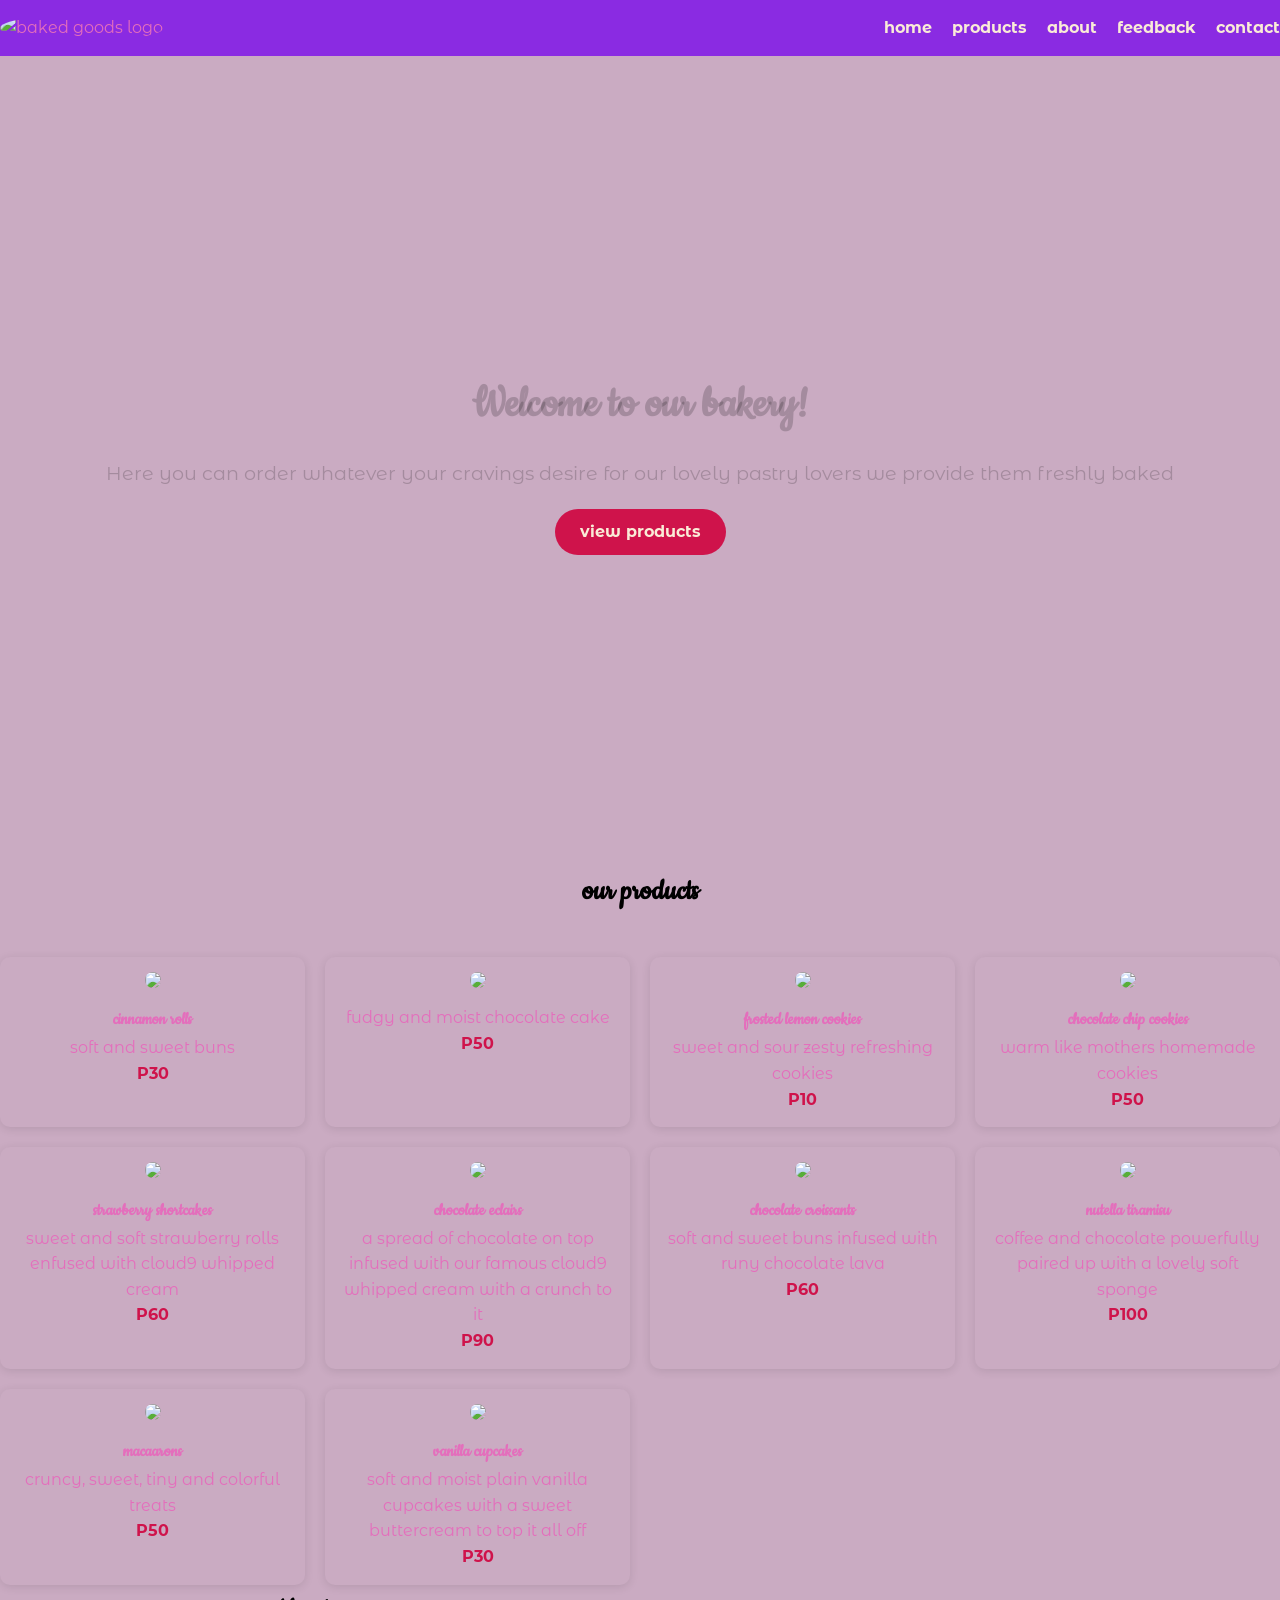
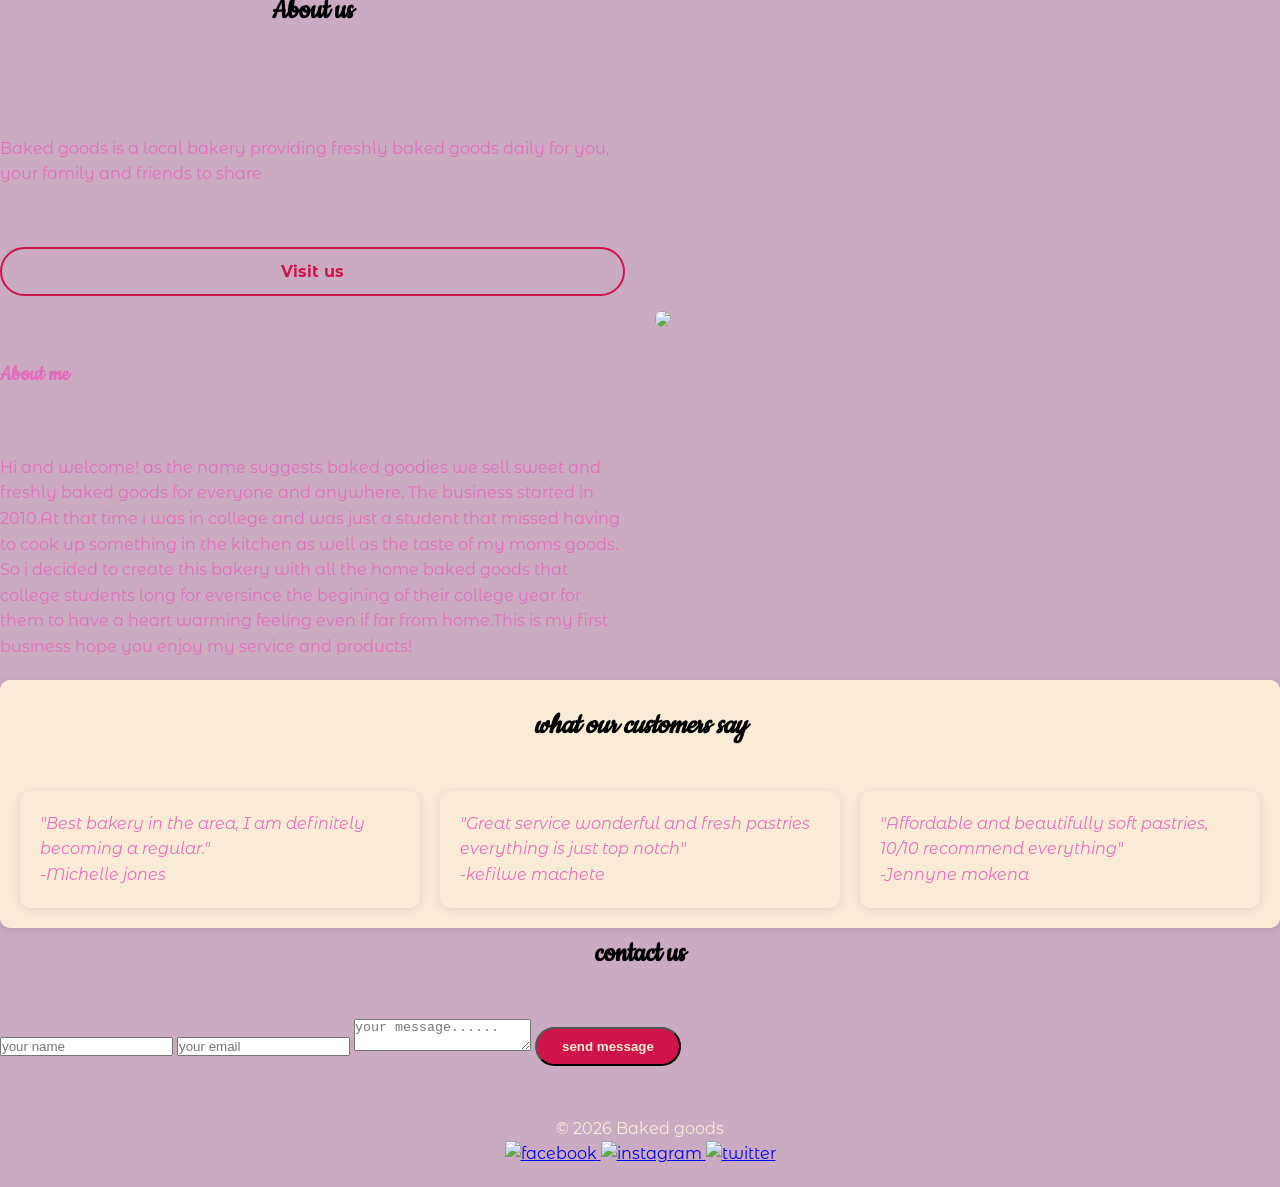
==== index.html @ e478bd19 "Add files via upload" ====
<!DOCTYPE html>
<html lang="en">
    <body>
        <meta charset="UTF-8">
        <meta name="viewpoint" content="width=device-width, initial-scale=1.0">
        <title>Baked goods website</title>
        <link rel="stylesheet" href="style.css">
        <link href="https://fonts.googleapis.com/css2?family=Cookie&family=Montserrat+Alternates:ital,wght@0,100;0,200;0,300;0,400;0,500;0,600;0,700;0,800;0,900;1,100;1,200;1,300;1,400;1,500;1,600;1,700;1,800;1,900&display=swap" rel="stylesheet">
        <header>
            <nav class="navbar container">
                <div class="logo">
                    <img src="images/Baking Cooking Sale Logo.jpg" alt="baked goods logo">
                </div>
                <ul class="nav-links">
                    <li><a href="#home" class="active">home</a></li>
                    <li><a href="#products">products</a></li>
                    <li><a href="#about">about</a></li>
                    <li><a href="#feedback">feedback</a></li>
                    <li><a href="#contact">contact</a></li>
                </ul>
            </nav>
        </header>
        <section id="home" class="hero">
            <div class="hero-overlay">
                <div class="hero-text">
                    <h1> Welcome to our bakery!</h1>
                    <p>Here you can order whatever your cravings desire for our lovely pastry lovers we provide them freshly baked</p>
                    <a href="#products" class="btn">view products</a>
                </div>
            </div>
        </section>
        <!--menu section-->
        <section id="products" class="products container">
            <h2 class="section-title">our products</h2>
            <div class="products-grid">
                <div class="product-item">
                    <img src="images/c:\Users\TUELO RANKGOMO\Downloads\a42719ac-61d4-490d-bd3d-da18f30c48a3.jpg">
                    <h3>cinnamon rolls</h3>
                    <p>soft and sweet buns</p>
                    <span>P30</span>
                </div>
                <div class="product-item">
                    <img src="images/59617971-1dca-4176-9fc2-4bade6fad05e.jpg">
                    <p>fudgy and moist chocolate cake</p>
                    <span>P50</span>
                </div>
                <div class="product-item">
                    <img src="images/678a0e98-a6bf-4776-912e-6b2976a5ef6a.jpg">
                    <h3>frosted lemon cookies</h3>
                    <p>sweet and sour zesty refreshing cookies</p>
                    <span>P10</span>
                </div>
                <div class="product-item">
                    <img src="images/519ec2ac-5b1c-4754-bbd1-a96121facd53.jpg">
                    <h3>chocolate chip cookies</h3>
                    <p> warm like mothers homemade cookies </p>
                    <span>P50</span>
                </div>
                <div class="product-item">
                    <img src="images/51bcf22d-a40e-44a2-9361-fd8df4cab84b.jpg">
                    <h3>strawberry shortcakes</h3>
                    <p>sweet and soft strawberry rolls enfused with cloud9 whipped cream</p>
                    <span>P60</span>
                </div>
                <div class="product-item">
                    <img src="images/9d9689ca-07fa-4a5c-bc6b-bb333021a28a.jpg">
                    <h3>chocolate eclairs</h3>
                    <p>a spread of chocolate on top infused with our famous cloud9 whipped cream with a crunch to it</p>
                    <span>P90</span>
                </div>
                <div class="product-item">
                    <img src="images/53573e24-9553-4dd3-9ffa-207da9bf53d1.jpg">
                    <h3>chocolate croissants</h3>
                    <p>soft and sweet buns infused with runy chocolate lava</p>
                    <span>P60</span>
                </div>
                <div class="product-item">
                    <img src="images/461b28d8-9879-4e08-8198-598fd357d1af.jpg">
                    <h3>nutella tiramisu</h3>
                    <p>coffee and chocolate powerfully paired up with a lovely soft sponge</p>
                    <span>P100</span>
                </div>
                <div class="product-item">
                    <img src="images/7aa7a571-cf4b-409d-b850-f43cd548d99e.jpg">
                    <h3>macaarons</h3>
                    <p>cruncy, sweet, tiny and colorful treats</p>
                    <span>P50</span>
                </div>
                <div class="product-item">
                    <img src="images/19e5605f-9276-43eb-87a0-1e18390ef603.jpg">
                    <h3>vanilla cupcakes</h3>
                    <p>soft and moist plain vanilla cupcakes with a sweet buttercream to top it all off</p>
                    <span>P30</span>
                </div>
            </div>
        </section>
        <!--about section-->
        <section id="about" class="about container">
            <div class="about-text">
                <h2 class="section-title">About us</h2>
                <p>Baked goods is a local bakery providing freshly baked goods daily for you, your family and friends to share</p>
                <a href="#contact" class="btn secondary-btn">Visit us</a>
                <h2>About me</h2>
                <p>Hi and welcome! as the name suggests baked goodies we sell sweet and freshly baked goods for everyone and anywhere.
                   The business started in 2010.At that time i was in college and was just a student that missed having to cook up something in the kitchen as well as the taste of my moms goods.
                   So i decided to create this bakery with all the home baked goods that college students long for eversince the begining of their college year for them to have a heart warming 
                   feeling even if far from home.This is my first business hope you enjoy my service and products!</p>
            </div>
            <div class="about-img">
                <img src="images/undraw_cooking_j2pu.svg">
            </div>
        </section>
        <!--feedback section-->
        <section id="feedback" class="feedback container">
            <div class="container">
                <h2 class="section-title">what our customers say</h2>
                <div class="feedback-grid">
                    <div class="feedback">
                        <p>"Best bakery in the area, I am definitely becoming a regular."</p>
                        <span>-Michelle jones</span>
                    </div>
                    <div class="feedback">
                        <p>"Great service wonderful and fresh pastries everything is just top notch"</p>
                        <span>-kefilwe machete</span>
                    </div>
                    <div class="feedback">
                        <p>"Affordable and beautifully soft pastries, 10/10 recommend everything"</p>
                        <span>-Jennyne mokena</span>
                    </div>
                </div>
            </div>
        </section>
        <!--contact section-->
        <section id="contact" class="contact-container">
            <h2 class="section-title">contact us</h2>
            <form>
                <input type="text" placeholder="your name" required>
                <input type="email" placeholder="your email" required>
                <textarea placeholder="your message......" required></textarea>
                <button type="submit" class="btn">send message</button>
            </form>
        </section>
        <!--footer-->
        <footer>
            <div class="footer-container comtainer">
                <p>&copy; 2026 Baked goods</p>
                <div class="social links">
                    <a href="#">
                        <img src="images/Facebook Logo Icon Vector & Transparent PNG.jpg" alt="facebook">
                    </a>
                    <a href="#">
                        <img src="images/Instagram logo.jpg" alt="instagram">
                    </a>
                    <a href="#">
                        <img src="images/Download Twitter - Social Media Apps Logo PNG Image with No Backgroud - PNGkey_com.jpg" alt="twitter">
                    </a>
                </div>
            </div>
        </footer>
    </body>
</html>
---- style.css ----
/*fonts & resets*/

*{
    margin: 0;
    padding: 0;
    box-sizing: border-box;
}

body {
    font-family: "Montserrat Alternates", sans-serif;
    line-height: 1.6;
    color: rgb(228, 110, 188);
    background-color: rgb(202, 171, 194);
}

h1, h2, h3 {
    font-family:"Cookie", cursive ;
}

/* container */

.coontainer {
    width: 90%;
    max-width: 1200px;
    margin: auto;
}

/* Navbar */
header{
    background-color: blueviolet;
    padding: 15px 0;
    position: sticky;
    top: 0;
    z-index: 1000;
}
.navbar{
    display: flex;
    justify-content: space-between;
    align-items: center;
}
.logo img {
    width: 50px;
    height: 50px;
    border-radius: 50%;
}
.nav-links {
    display: flex;
    list-style: none;
}
.nav-links li {
    margin-left: 20px;
}
.nav-links a {
    text-decoration: none;
    color: antiquewhite;
    font-weight: bold;
    transition: color 0.3s;
}
.nav-links a:hover {
    text-decoration: underline;
}

/* Hero section */
.hero {
    height: 90vh;
    background-color:rgb(202, 171, 194) ;
    position: relative;
}
.hero-overlay{
    height: 100%;
    display: flex;
    justify-content: center;
    align-items: center;
    text-align: center;
    color: rgba(0, 0, 0, 0.185);
}
.hero-text h1 {
    font-size: 3rem;
    margin-bottom: 15px;
}
.hero-text p{
    font-size: 1.2rem;
    margin-bottom: 20px;
}

/* buttons */
.btn {
    display: inline-block;
    padding: 10px 25px;
    background: #cf134b ;
    color: antiquewhite;
    font-weight: bold;
    text-decoration: none;
    border-radius: 30px;
    transition: all 0.3s ease;
}
.btn:hover{
    background: #cf134b;
    transform: translateY(-3px);
}

/* section */
.section-title {
    text-align: center;
    font-size: 2rem;
    margin-bottom: 40px;
    color: black;
}

/* products */
.products-grid {
    display: grid;
    grid-template-columns: repeat(auto-fit, minmax(250px, 1fr));
    gap: 20px;
}
.product-item{ 
    background:rgb(202, 171, 194) ;
    border-radius: 10px;
    padding: 15px;
    text-align: center;
    box-shadow: 0 2px 10px rgba(0, 0, 0, 0.1);
    transition: transform 0.3s;
}
.product-item img{
    width: 100%;
    border-radius: 10px;
    margin-bottom: 10px;
}
.product-item:hover {
    transform: scale(1.05);
}
.product-item span {
    color: #cf134b;
    font-weight: bold;
}

#product {
    margin-bottom: 30px;
}

/* About */
.about {
    display: flex;
    flex-wrap: wrap;
    gap: 30px;
    align-items: center;
}
.about-text {
    flex: 1;
    display: flex;
    flex-direction: column;
    gap: 60px;
}
.about-text a {
    text-align: center;
}
.about-img {
    flex: 1;
}
.about-img img {
    width: 100%;
    border-radius: 10px;
}

.secondary-btn {
    background: transparent;
    border: 2px solid #cf134b;
    color: #cf134b;
}
.secondary-btn:hover {
    background: #cf134b;
    color: rgb(202, 171, 194);
}

#about {
    margin-bottom: 20px;
}

/* feedback */
.feedback {
    padding: 50px;
}
.feedback-grid {
    display: grid;
    grid-template-columns: repeat(auto-fit, minmax(250px, 1fr));
    gap: 20px;
}
.feedback {
    background: antiquewhite;
    padding: 20px;
    border-radius: 10px;
    font-style: italic;
    box-shadow: 0 2px 10px rgba(0, 0, 0, 0.1);
}

/* contact */ 
.contact form {
    display: grid;
    gap: 15px;
    max-width: 500px;
    margin: auto;
}
.contact input,
.contact textarea {
    padding: 10px;
    border: 1px solid antiquewhite;
    border-radius: 5px;
}
.contact button {
    border: none;
    cursor: pointer;
}
#contact {
    margin-bottom: 30px;
}

/* footer */ 
footer{
    background:  rgb(202, 171, 194);
    color: antiquewhite;
    padding: 20px 0;
    text-align: center;
}
.social-links img {
    height: 25px;
    margin: 10px 5px;
    transition: transform 0.3s;
}
.social-links img:hoover {
    transform: scale(1.2);
}

/* rsponsive */
@media(max-width: 768px) {
    .about{
        flex-direction: column;
    }
    .hero-text h1 {
        font-size: 2rem;
    }
}
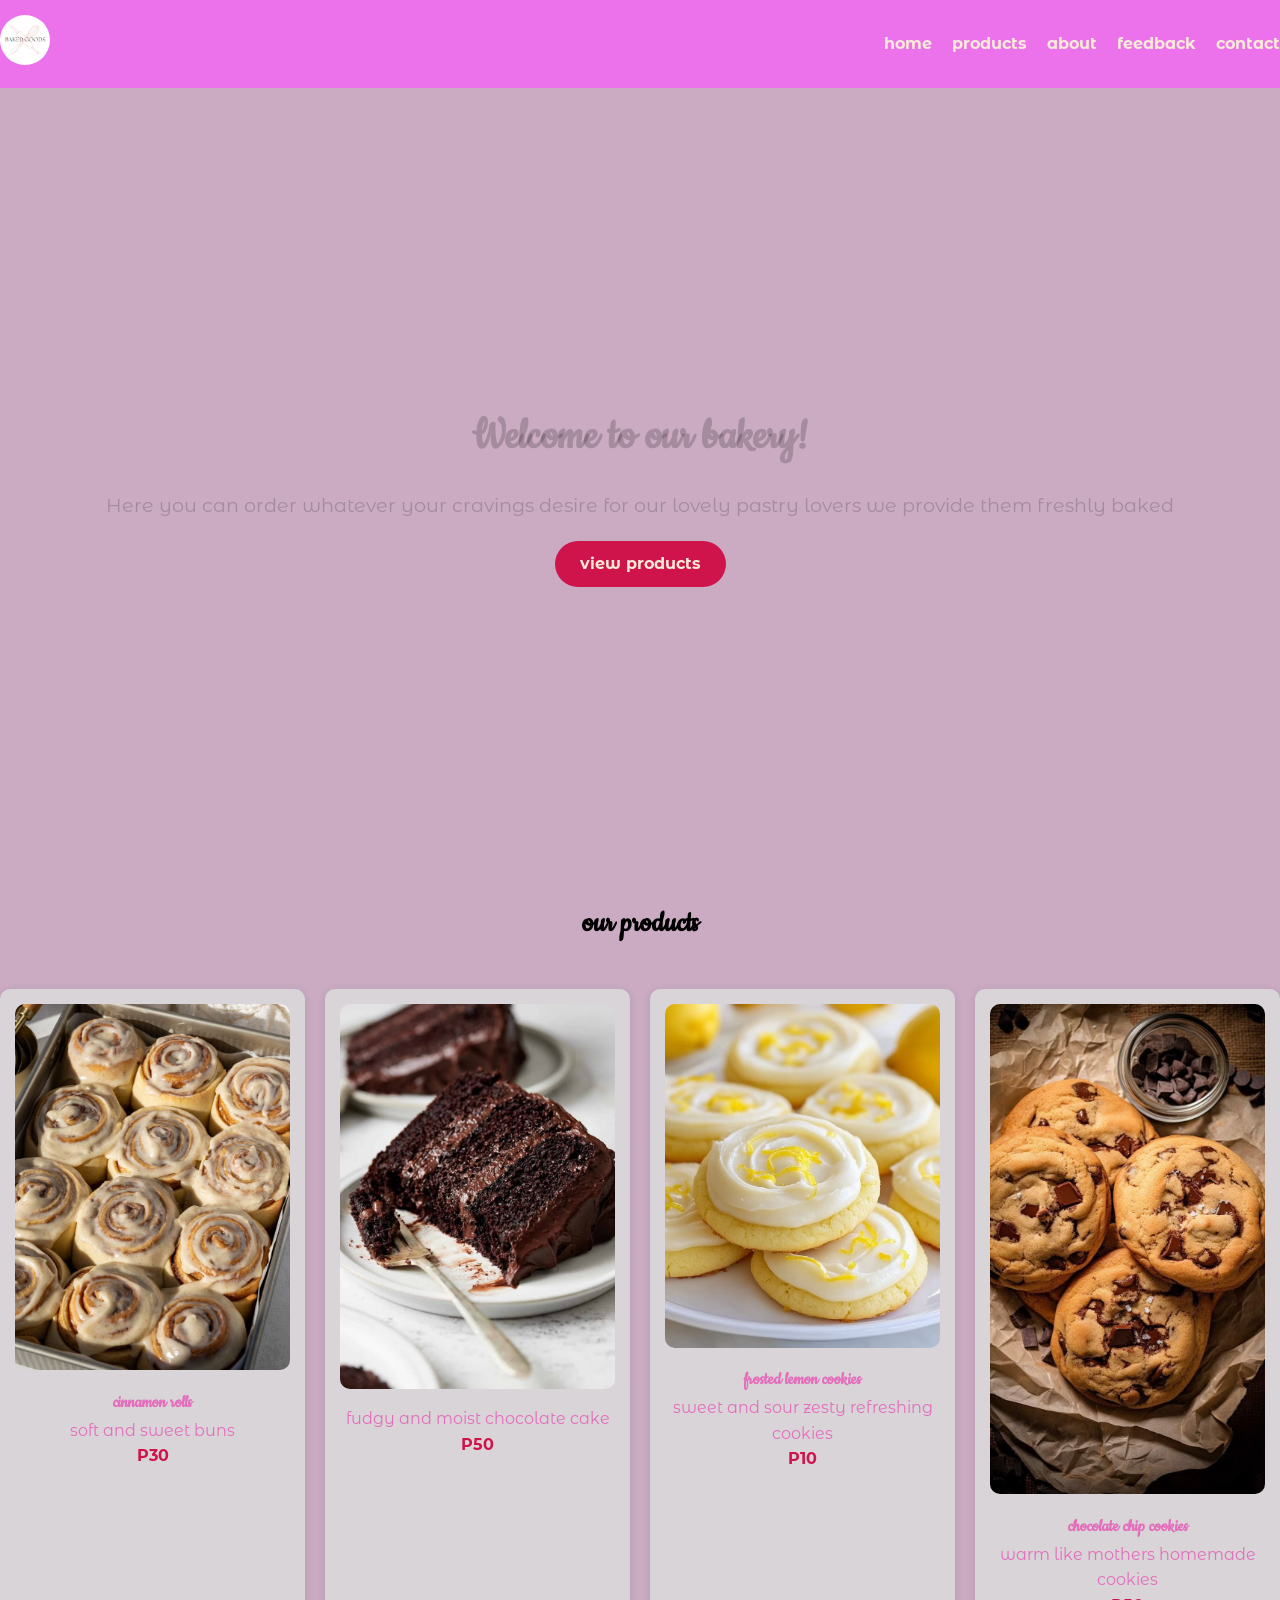
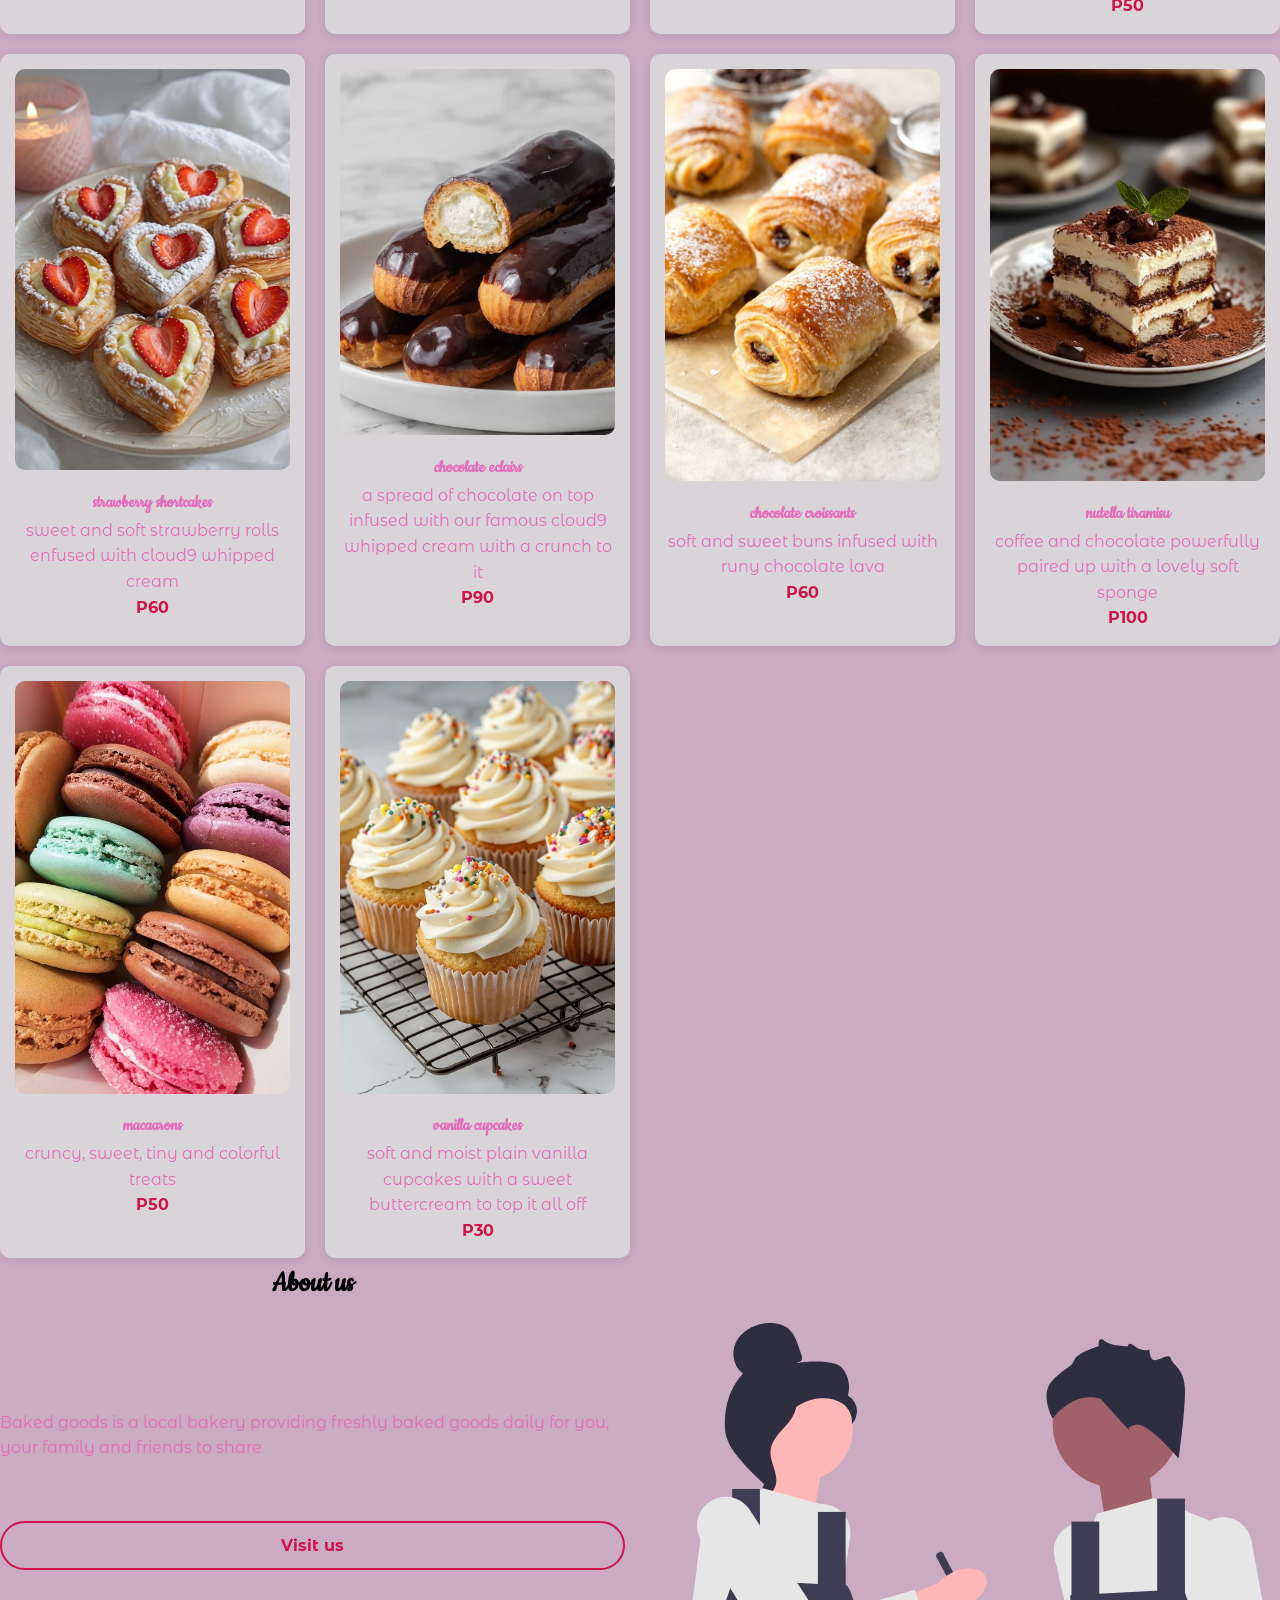
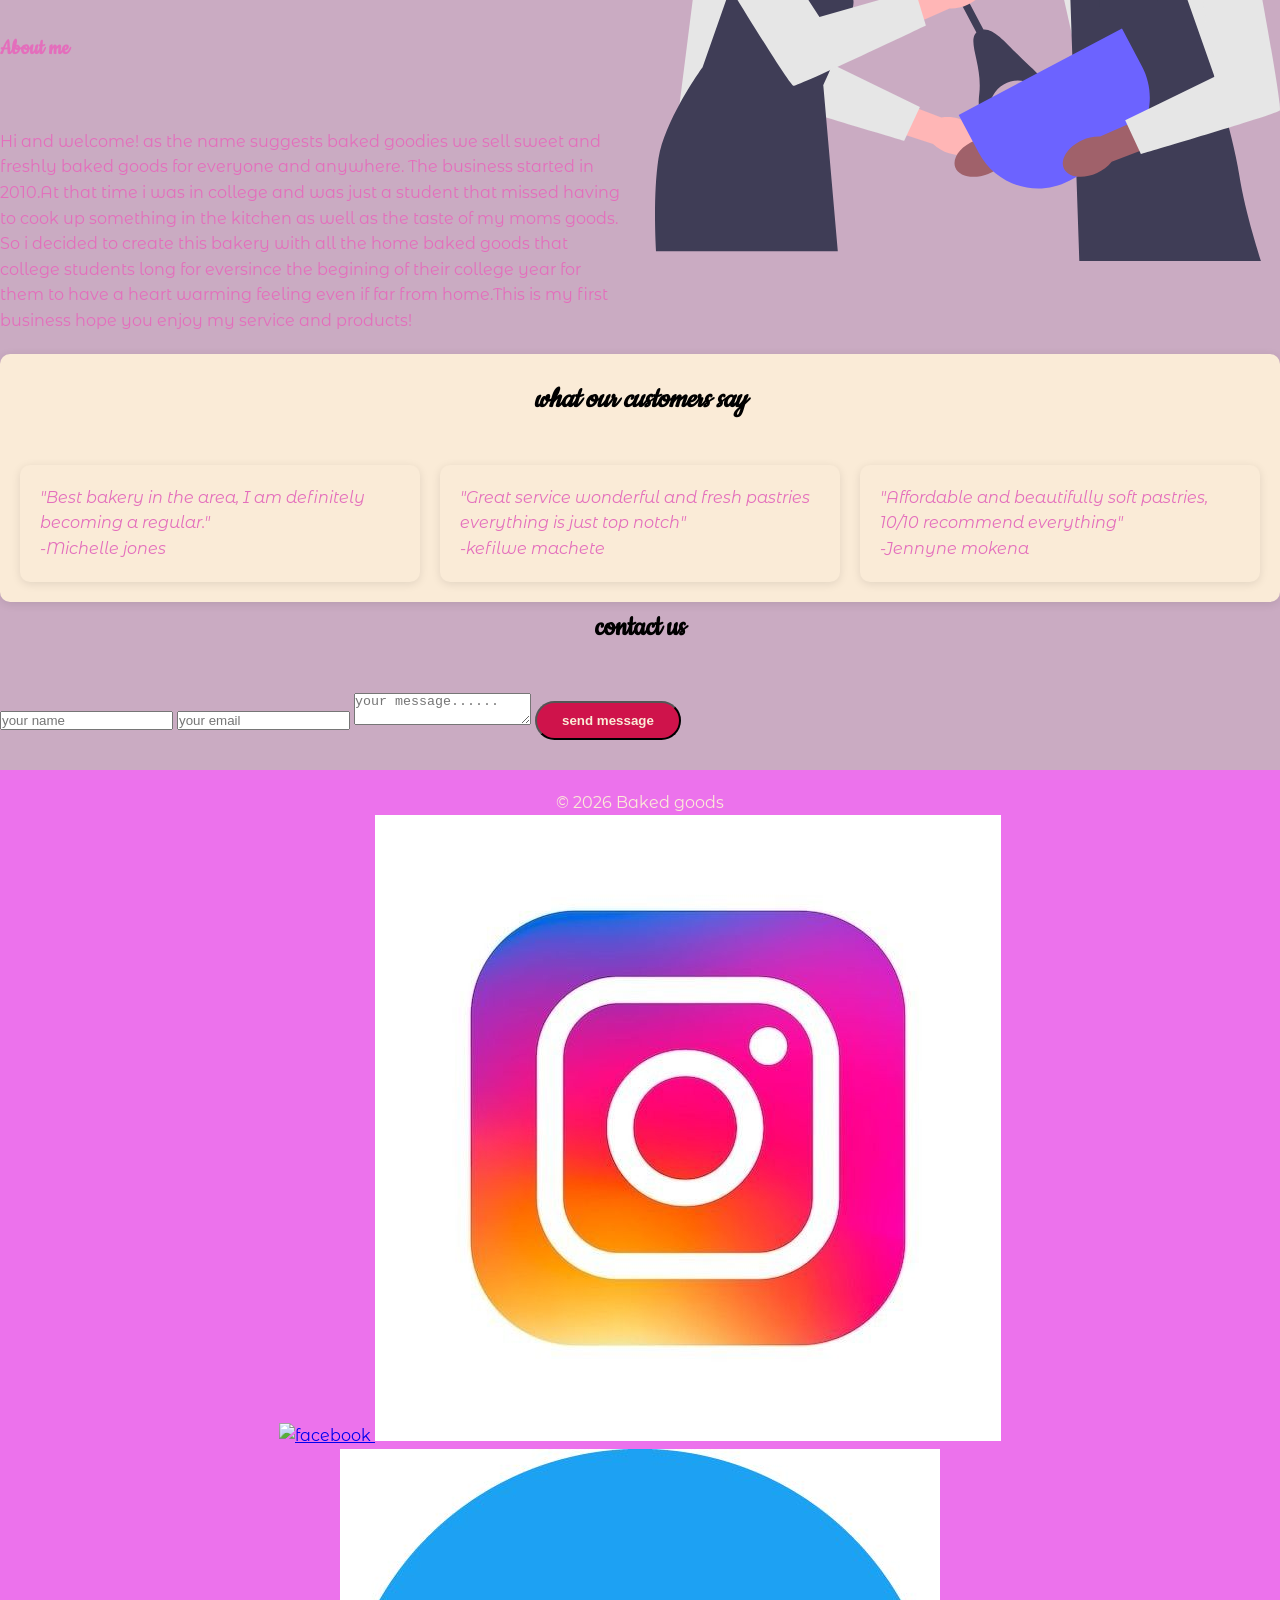
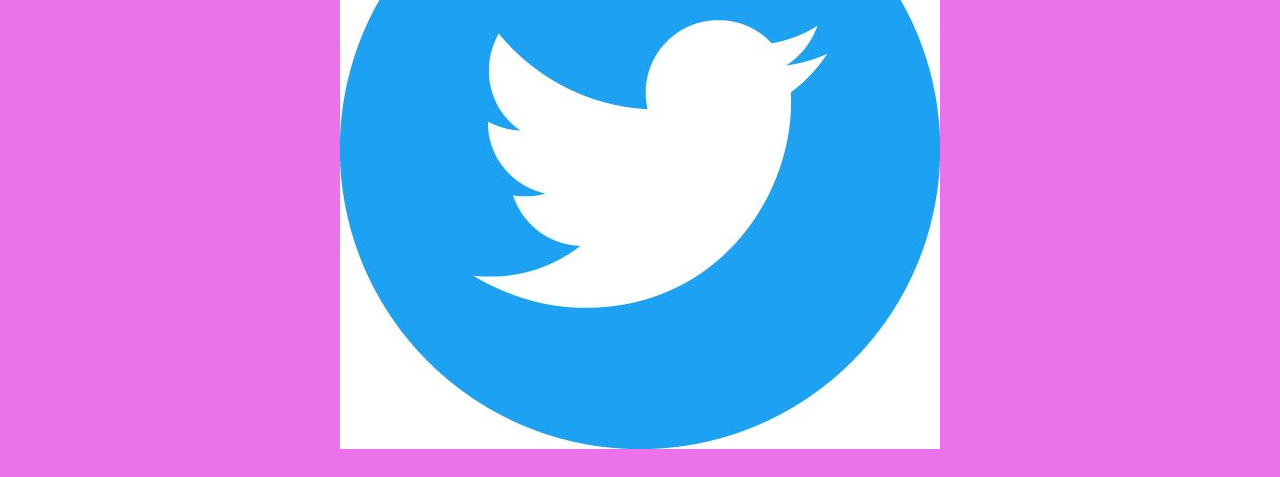
==== commit f82b7750: "Add files via upload" ====
--- a/index.html
+++ b/index.html
@@ -9,7 +9,7 @@
         <header>
             <nav class="navbar container">
                 <div class="logo">
-                    <img src="images/Baking Cooking Sale Logo.jpg" alt="baked goods logo">
+                    <img src="Baking Cooking Sale Logo.jpg" alt="baked goods logo">
                 </div>
                 <ul class="nav-links">
                     <li><a href="#home" class="active">home</a></li>
@@ -34,60 +34,60 @@
             <h2 class="section-title">our products</h2>
             <div class="products-grid">
                 <div class="product-item">
-                    <img src="images/c:\Users\TUELO RANKGOMO\Downloads\a42719ac-61d4-490d-bd3d-da18f30c48a3.jpg">
+                    <img src="a42719ac-61d4-490d-bd3d-da18f30c48a3.jpg">
                     <h3>cinnamon rolls</h3>
                     <p>soft and sweet buns</p>
                     <span>P30</span>
                 </div>
                 <div class="product-item">
-                    <img src="images/59617971-1dca-4176-9fc2-4bade6fad05e.jpg">
+                    <img src="59617971-1dca-4176-9fc2-4bade6fad05e.jpg">
                     <p>fudgy and moist chocolate cake</p>
                     <span>P50</span>
                 </div>
                 <div class="product-item">
-                    <img src="images/678a0e98-a6bf-4776-912e-6b2976a5ef6a.jpg">
+                    <img src="678a0e98-a6bf-4776-912e-6b2976a5ef6a.jpg">
                     <h3>frosted lemon cookies</h3>
                     <p>sweet and sour zesty refreshing cookies</p>
                     <span>P10</span>
                 </div>
                 <div class="product-item">
-                    <img src="images/519ec2ac-5b1c-4754-bbd1-a96121facd53.jpg">
+                    <img src="519ec2ac-5b1c-4754-bbd1-a96121facd53.jpg">
                     <h3>chocolate chip cookies</h3>
                     <p> warm like mothers homemade cookies </p>
                     <span>P50</span>
                 </div>
                 <div class="product-item">
-                    <img src="images/51bcf22d-a40e-44a2-9361-fd8df4cab84b.jpg">
+                    <img src="51bcf22d-a40e-44a2-9361-fd8df4cab84b.jpg">
                     <h3>strawberry shortcakes</h3>
                     <p>sweet and soft strawberry rolls enfused with cloud9 whipped cream</p>
                     <span>P60</span>
                 </div>
                 <div class="product-item">
-                    <img src="images/9d9689ca-07fa-4a5c-bc6b-bb333021a28a.jpg">
+                    <img src="9d9689ca-07fa-4a5c-bc6b-bb333021a28a.jpg">
                     <h3>chocolate eclairs</h3>
                     <p>a spread of chocolate on top infused with our famous cloud9 whipped cream with a crunch to it</p>
                     <span>P90</span>
                 </div>
                 <div class="product-item">
-                    <img src="images/53573e24-9553-4dd3-9ffa-207da9bf53d1.jpg">
+                    <img src="53573e24-9553-4dd3-9ffa-207da9bf53d1.jpg">
                     <h3>chocolate croissants</h3>
                     <p>soft and sweet buns infused with runy chocolate lava</p>
                     <span>P60</span>
                 </div>
                 <div class="product-item">
-                    <img src="images/461b28d8-9879-4e08-8198-598fd357d1af.jpg">
+                    <img src="461b28d8-9879-4e08-8198-598fd357d1af.jpg">
                     <h3>nutella tiramisu</h3>
                     <p>coffee and chocolate powerfully paired up with a lovely soft sponge</p>
                     <span>P100</span>
                 </div>
                 <div class="product-item">
-                    <img src="images/7aa7a571-cf4b-409d-b850-f43cd548d99e.jpg">
+                    <img src="7aa7a571-cf4b-409d-b850-f43cd548d99e.jpg">
                     <h3>macaarons</h3>
                     <p>cruncy, sweet, tiny and colorful treats</p>
                     <span>P50</span>
                 </div>
                 <div class="product-item">
-                    <img src="images/19e5605f-9276-43eb-87a0-1e18390ef603.jpg">
+                    <img src="19e5605f-9276-43eb-87a0-1e18390ef603.jpg">
                     <h3>vanilla cupcakes</h3>
                     <p>soft and moist plain vanilla cupcakes with a sweet buttercream to top it all off</p>
                     <span>P30</span>
@@ -107,7 +107,7 @@
                    feeling even if far from home.This is my first business hope you enjoy my service and products!</p>
             </div>
             <div class="about-img">
-                <img src="images/undraw_cooking_j2pu.svg">
+                <img src="undraw_cooking_j2pu.svg">
             </div>
         </section>
         <!--feedback section-->
@@ -146,13 +146,13 @@
                 <p>&copy; 2026 Baked goods</p>
                 <div class="social links">
                     <a href="#">
-                        <img src="images/Facebook Logo Icon Vector & Transparent PNG.jpg" alt="facebook">
+                        <img src="Facebook Logo Icon Vector & Transparent PNG.jpg" alt="facebook">
                     </a>
                     <a href="#">
-                        <img src="images/Instagram logo.jpg" alt="instagram">
+                        <img src="Instagram logo.jpg" alt="instagram">
                     </a>
                     <a href="#">
-                        <img src="images/Download Twitter - Social Media Apps Logo PNG Image with No Backgroud - PNGkey_com.jpg" alt="twitter">
+                        <img src="Download Twitter - Social Media Apps Logo PNG Image with No Backgroud - PNGkey_com.jpg" alt="twitter">
                     </a>
                 </div>
             </div>
--- a/style.css
+++ b/style.css
@@ -27,7 +27,7 @@
 
 /* Navbar */
 header{
-    background-color: blueviolet;
+    background-color: rgb(236, 114, 236);
     padding: 15px 0;
     position: sticky;
     top: 0;
@@ -114,7 +114,7 @@
     gap: 20px;
 }
 .product-item{ 
-    background:rgb(202, 171, 194) ;
+    background:rgb(216, 212, 215) ;
     border-radius: 10px;
     padding: 15px;
     text-align: center;
@@ -216,7 +216,7 @@
 
 /* footer */ 
 footer{
-    background:  rgb(202, 171, 194);
+    background:  rgb(236, 114, 236);
     color: antiquewhite;
     padding: 20px 0;
     text-align: center;
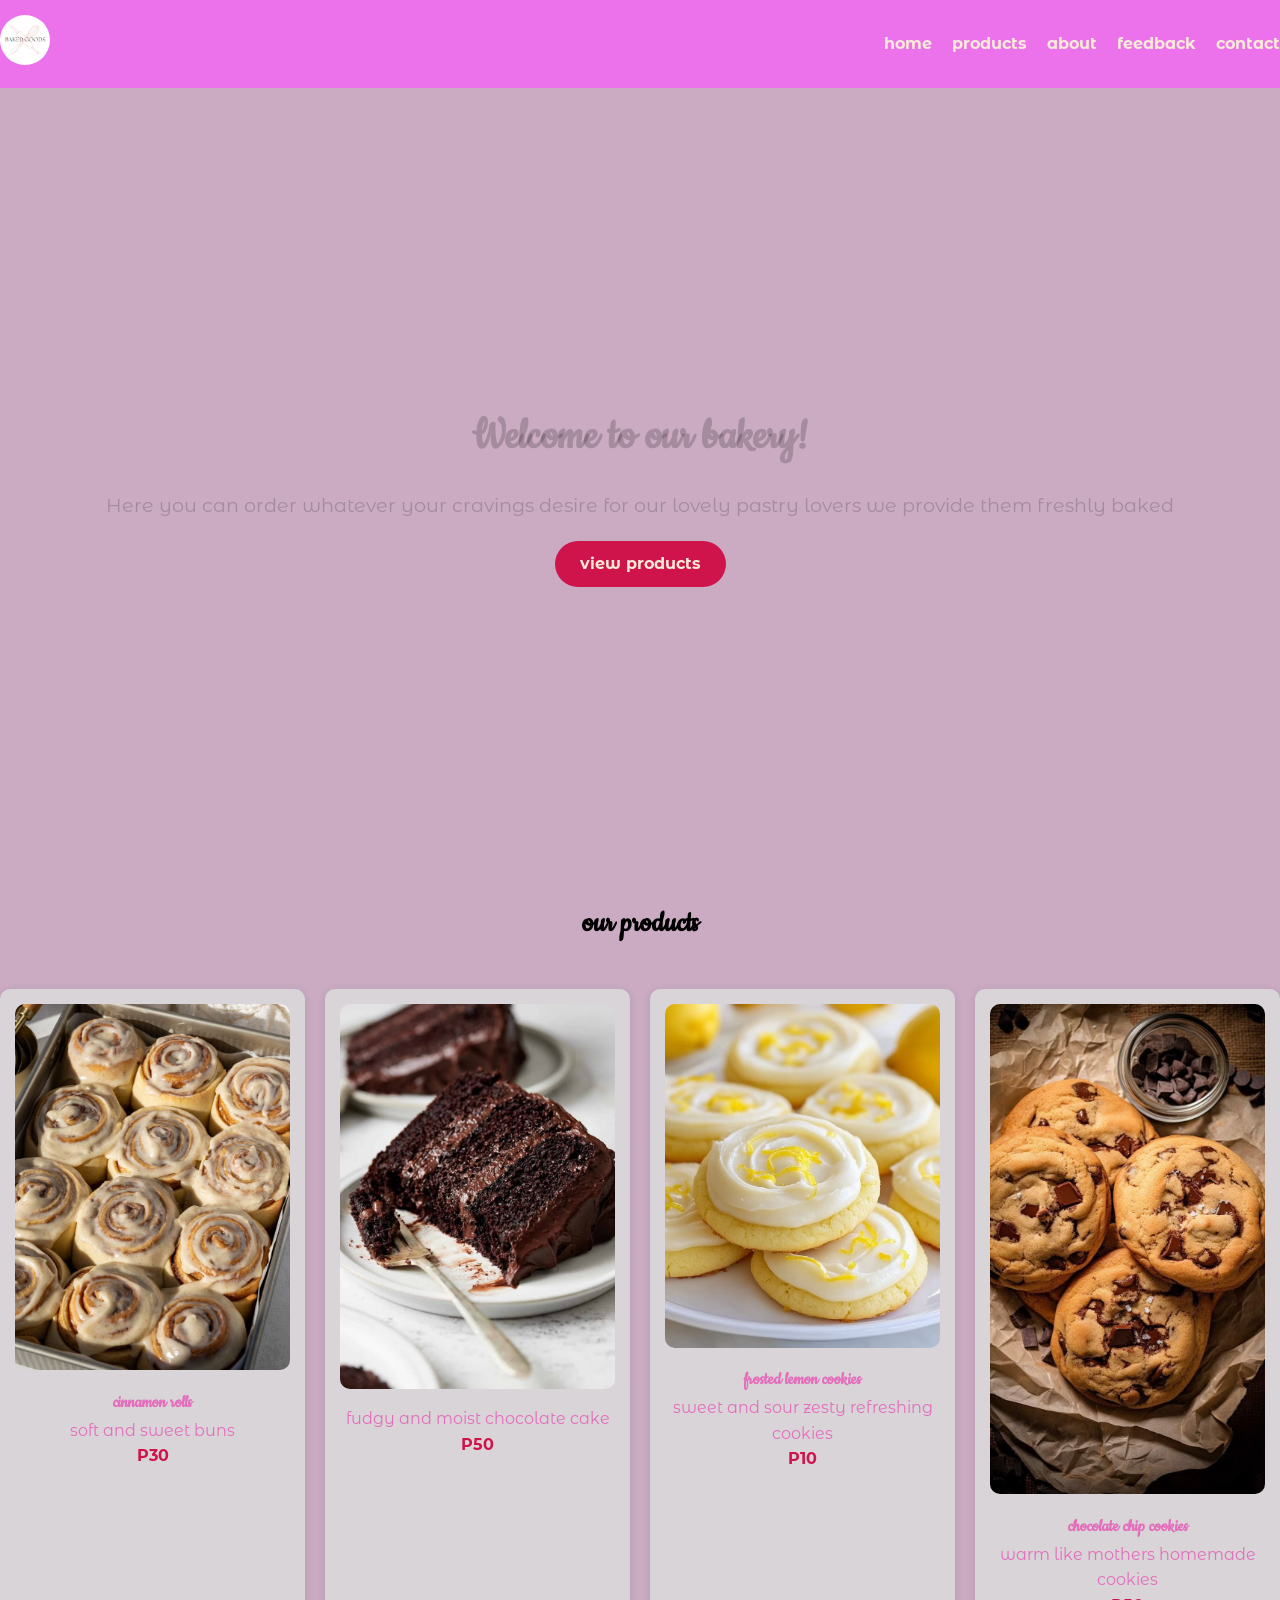
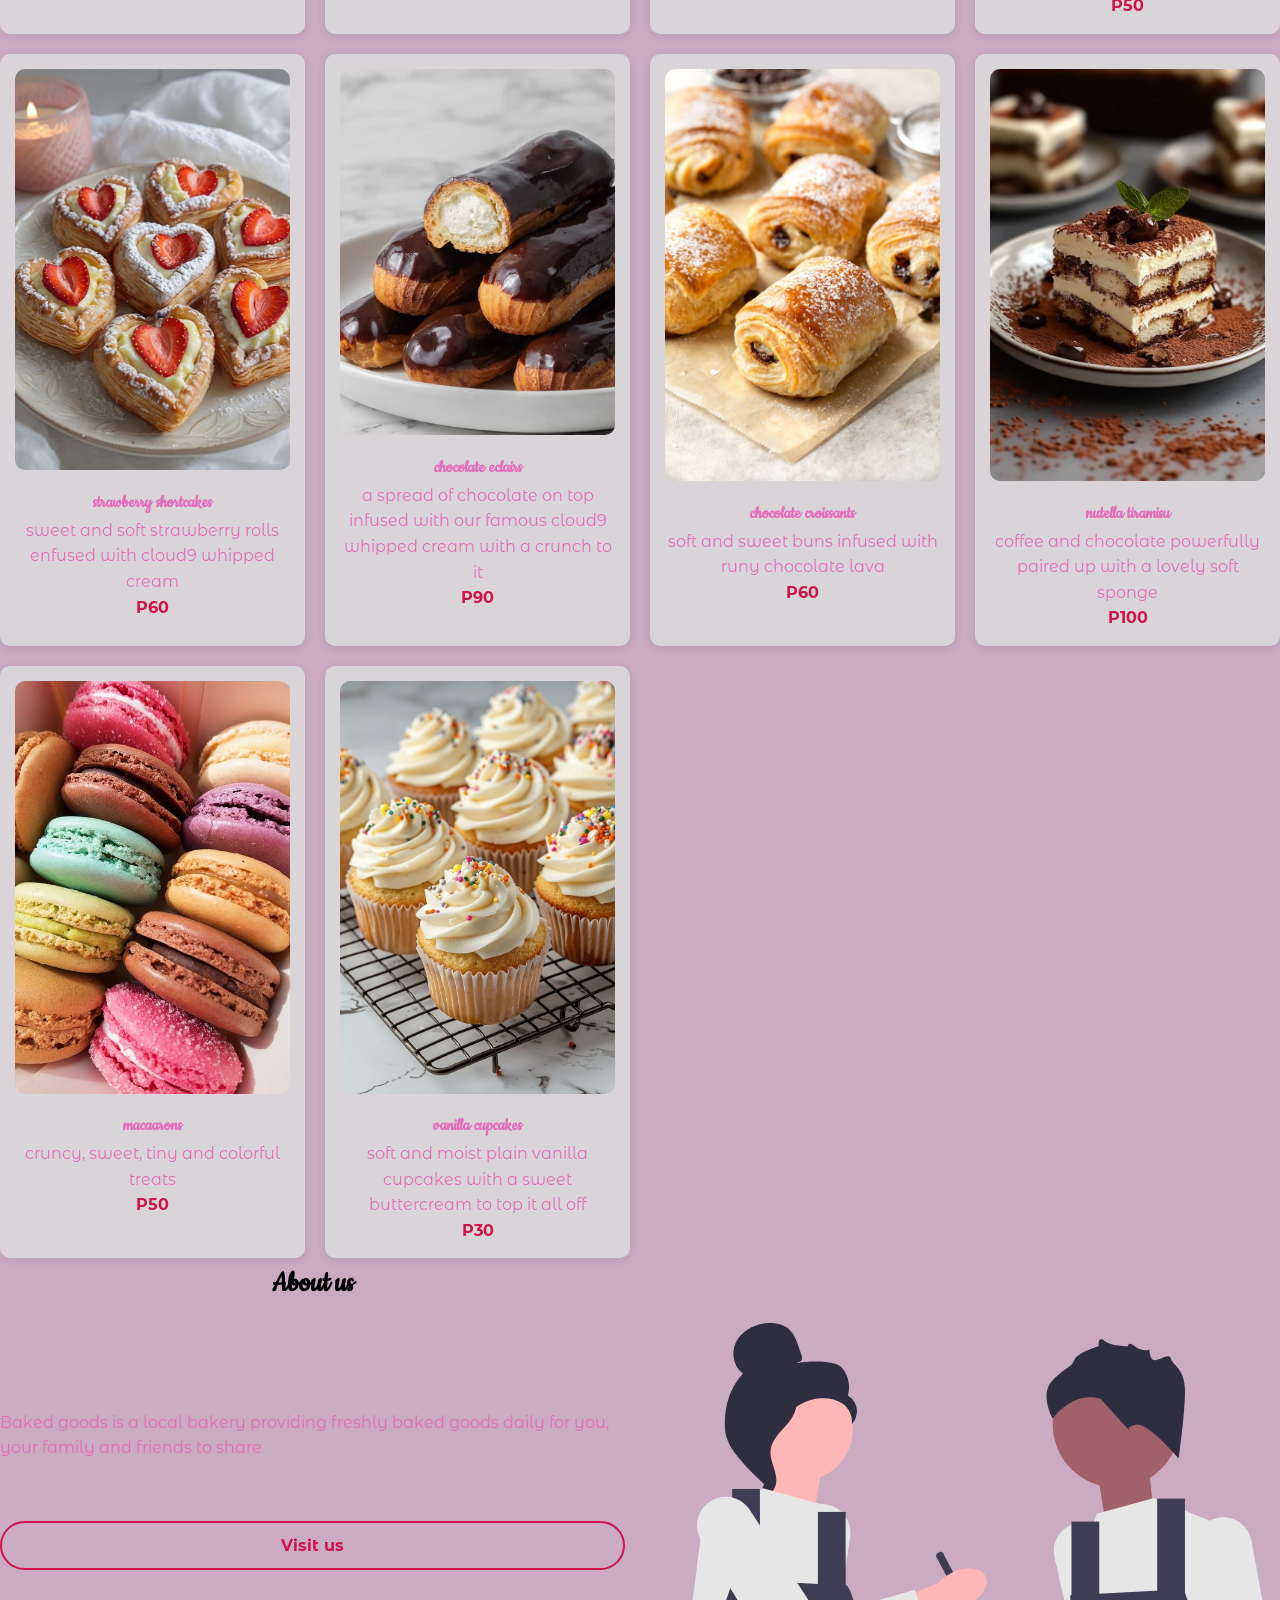
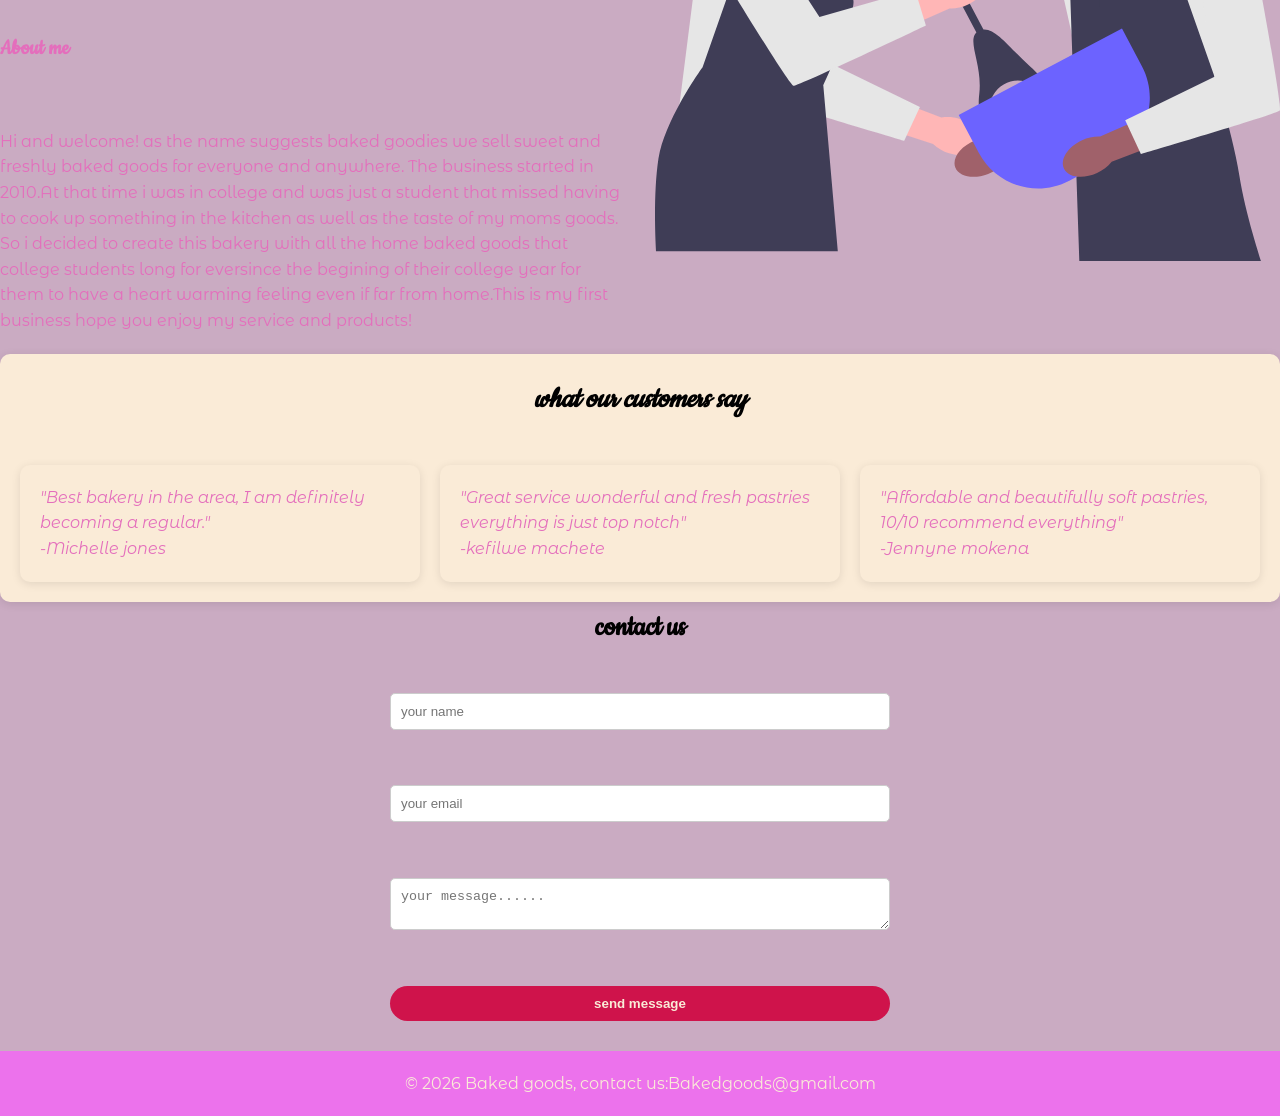
==== commit 7d958aed: "Add files via upload" ====
--- a/index.html
+++ b/index.html
@@ -131,30 +131,19 @@
             </div>
         </section>
         <!--contact section-->
-        <section id="contact" class="contact-container">
+        <section id="contact" class="contact container">
             <h2 class="section-title">contact us</h2>
             <form>
-                <input type="text" placeholder="your name" required>
-                <input type="email" placeholder="your email" required>
-                <textarea placeholder="your message......" required></textarea>
+                <input type="text" placeholder="your name" required><br>
+                <input type="email" placeholder="your email" required><br>
+                <textarea placeholder="your message......" required></textarea><br>
                 <button type="submit" class="btn">send message</button>
             </form>
         </section>
         <!--footer-->
         <footer>
             <div class="footer-container comtainer">
-                <p>&copy; 2026 Baked goods</p>
-                <div class="social links">
-                    <a href="#">
-                        <img src="Facebook Logo Icon Vector & Transparent PNG.jpg" alt="facebook">
-                    </a>
-                    <a href="#">
-                        <img src="Instagram logo.jpg" alt="instagram">
-                    </a>
-                    <a href="#">
-                        <img src="Download Twitter - Social Media Apps Logo PNG Image with No Backgroud - PNGkey_com.jpg" alt="twitter">
-                    </a>
-                </div>
+                <p>&copy; 2026 Baked goods, contact us:Bakedgoods@gmail.com</p>
             </div>
         </footer>
     </body>
--- a/style.css
+++ b/style.css
@@ -203,7 +203,7 @@
 .contact input,
 .contact textarea {
     padding: 10px;
-    border: 1px solid antiquewhite;
+    border: 1px solid #ccc;
     border-radius: 5px;
 }
 .contact button {
@@ -220,14 +220,6 @@
     color: antiquewhite;
     padding: 20px 0;
     text-align: center;
-}
-.social-links img {
-    height: 25px;
-    margin: 10px 5px;
-    transition: transform 0.3s;
-}
-.social-links img:hoover {
-    transform: scale(1.2);
 }
 
 /* rsponsive */
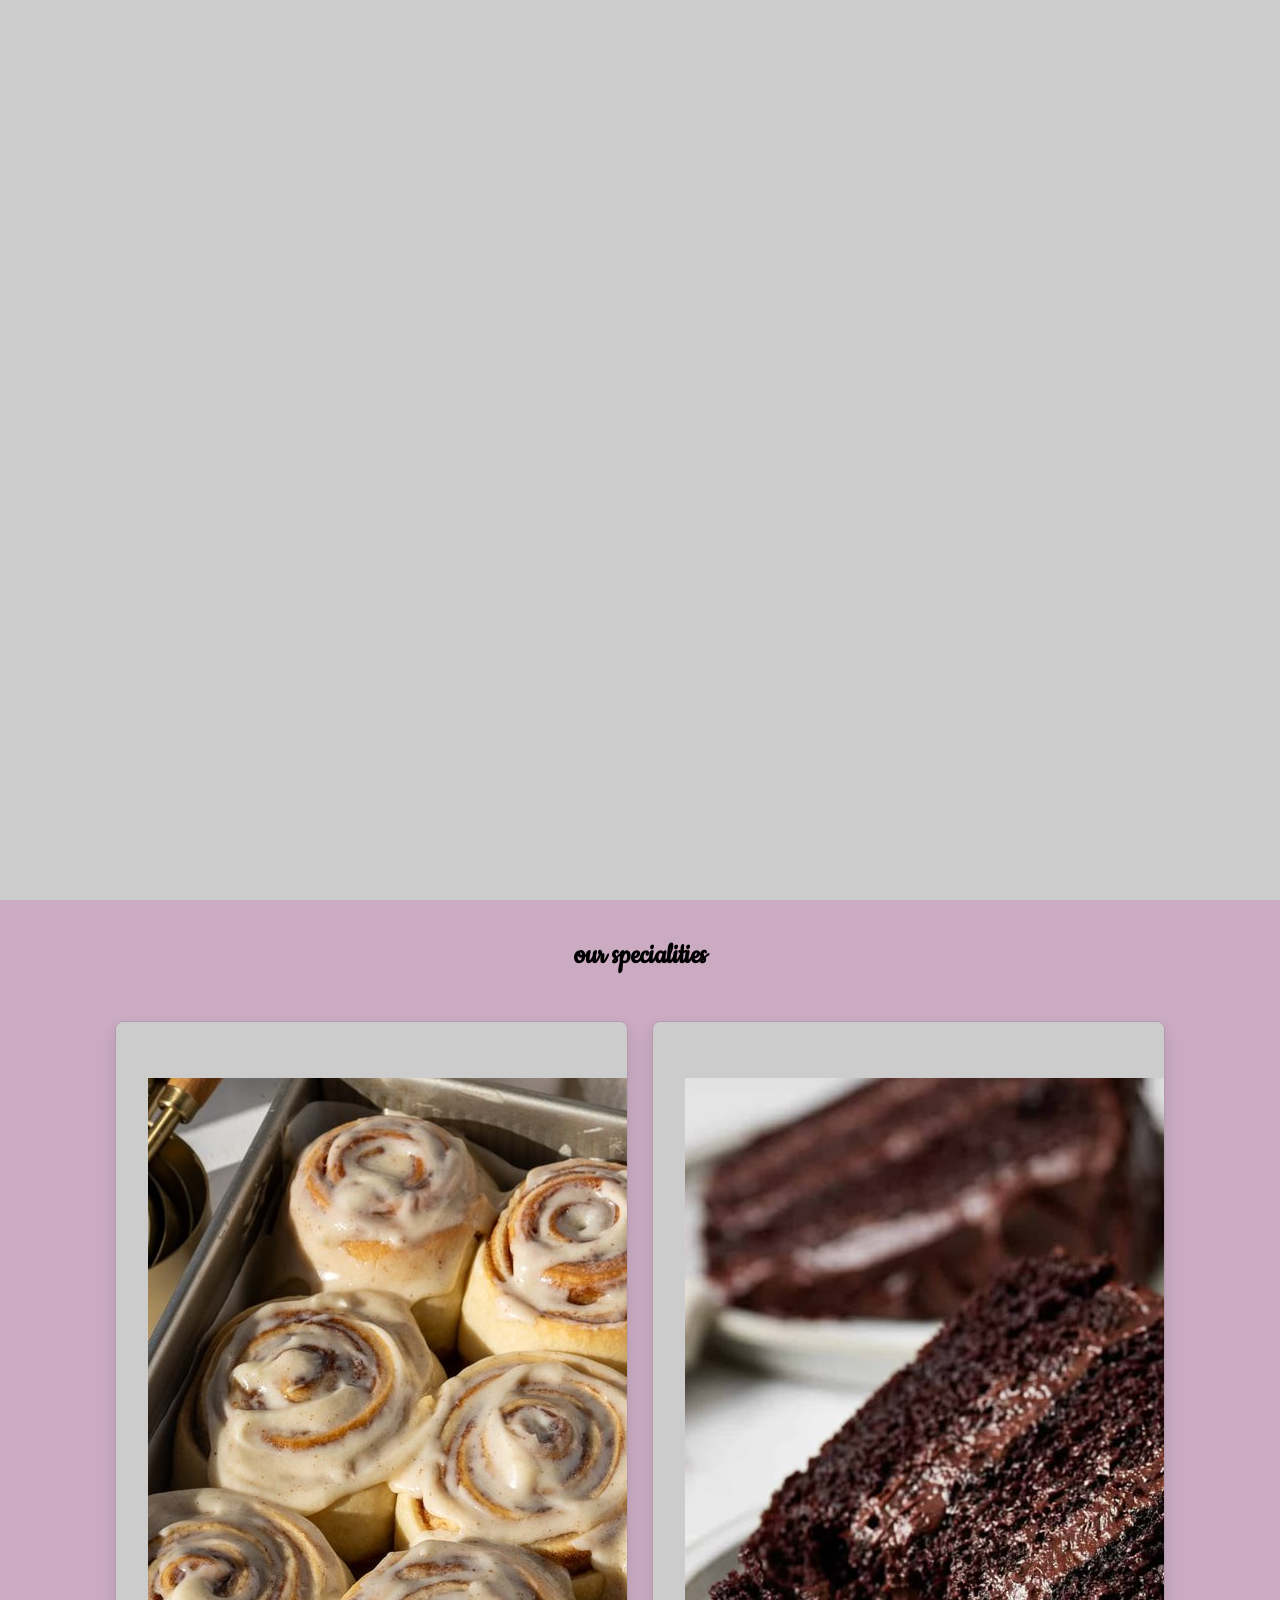
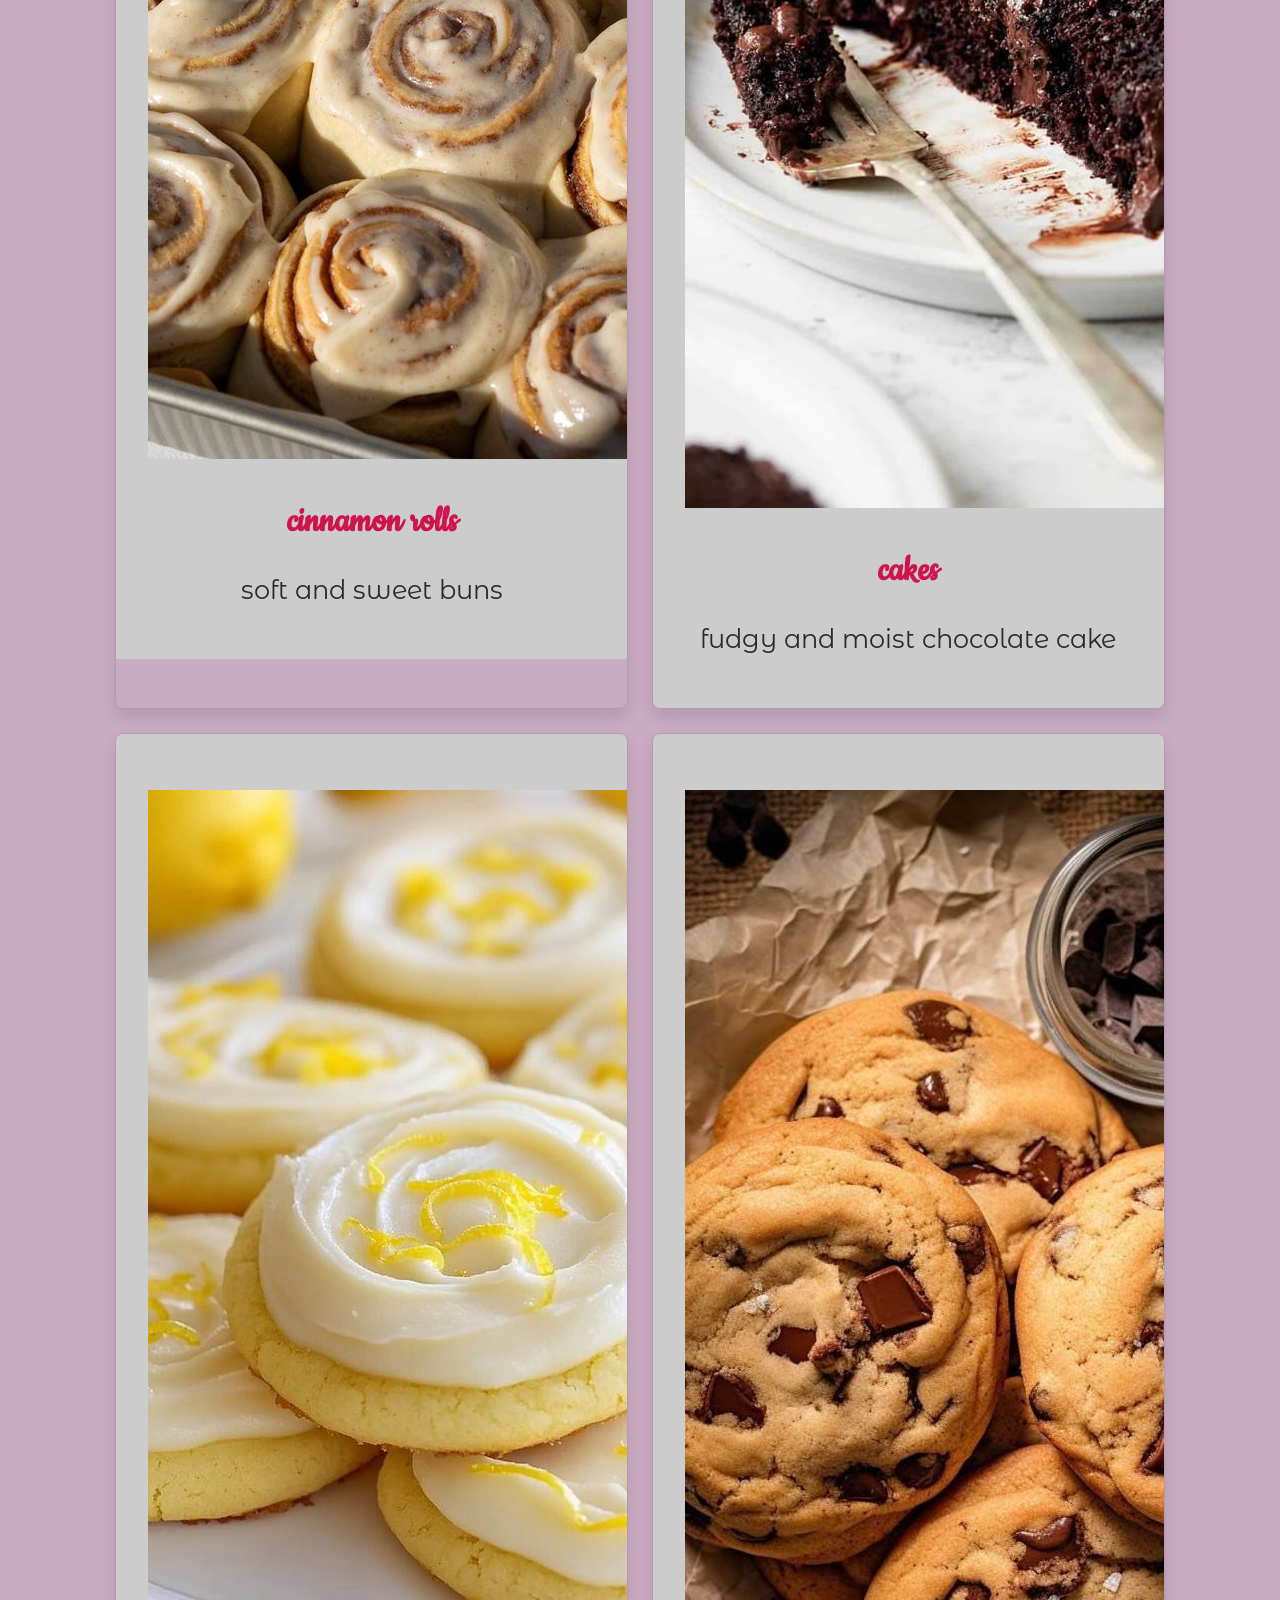
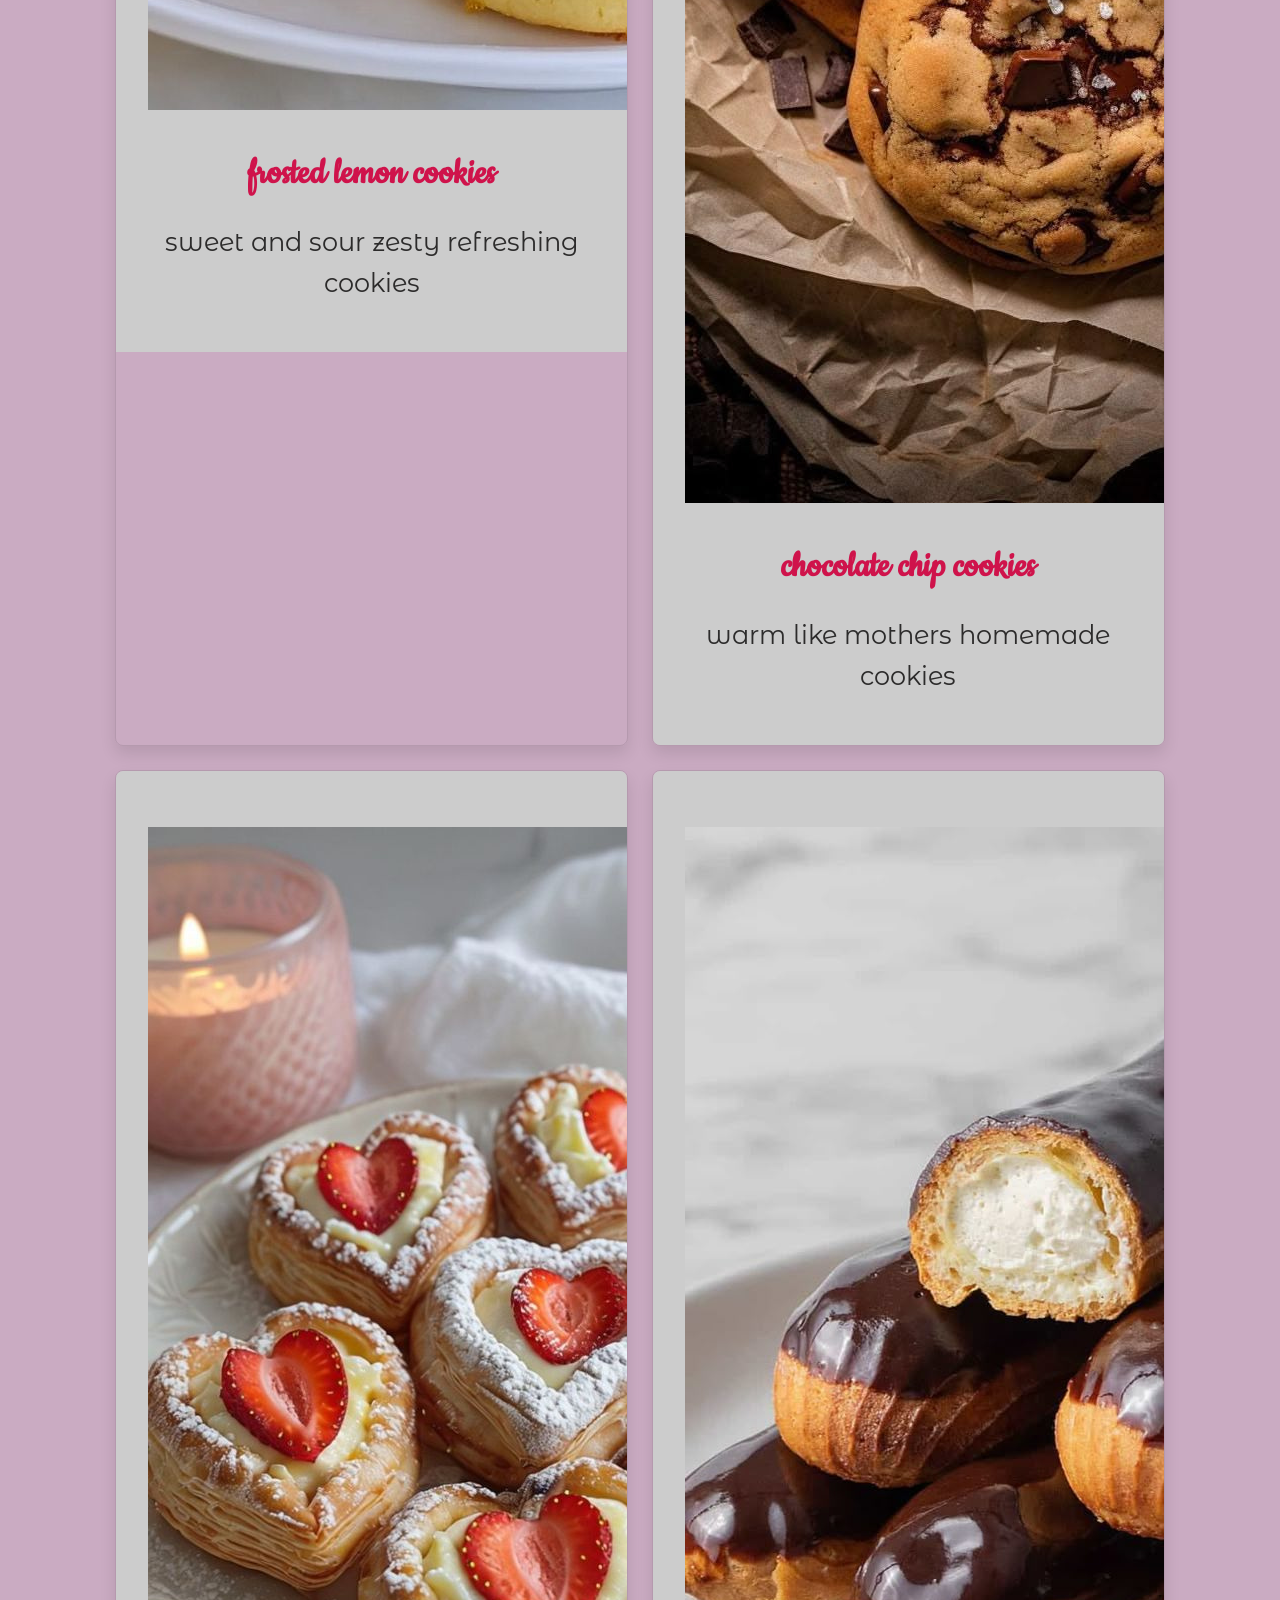
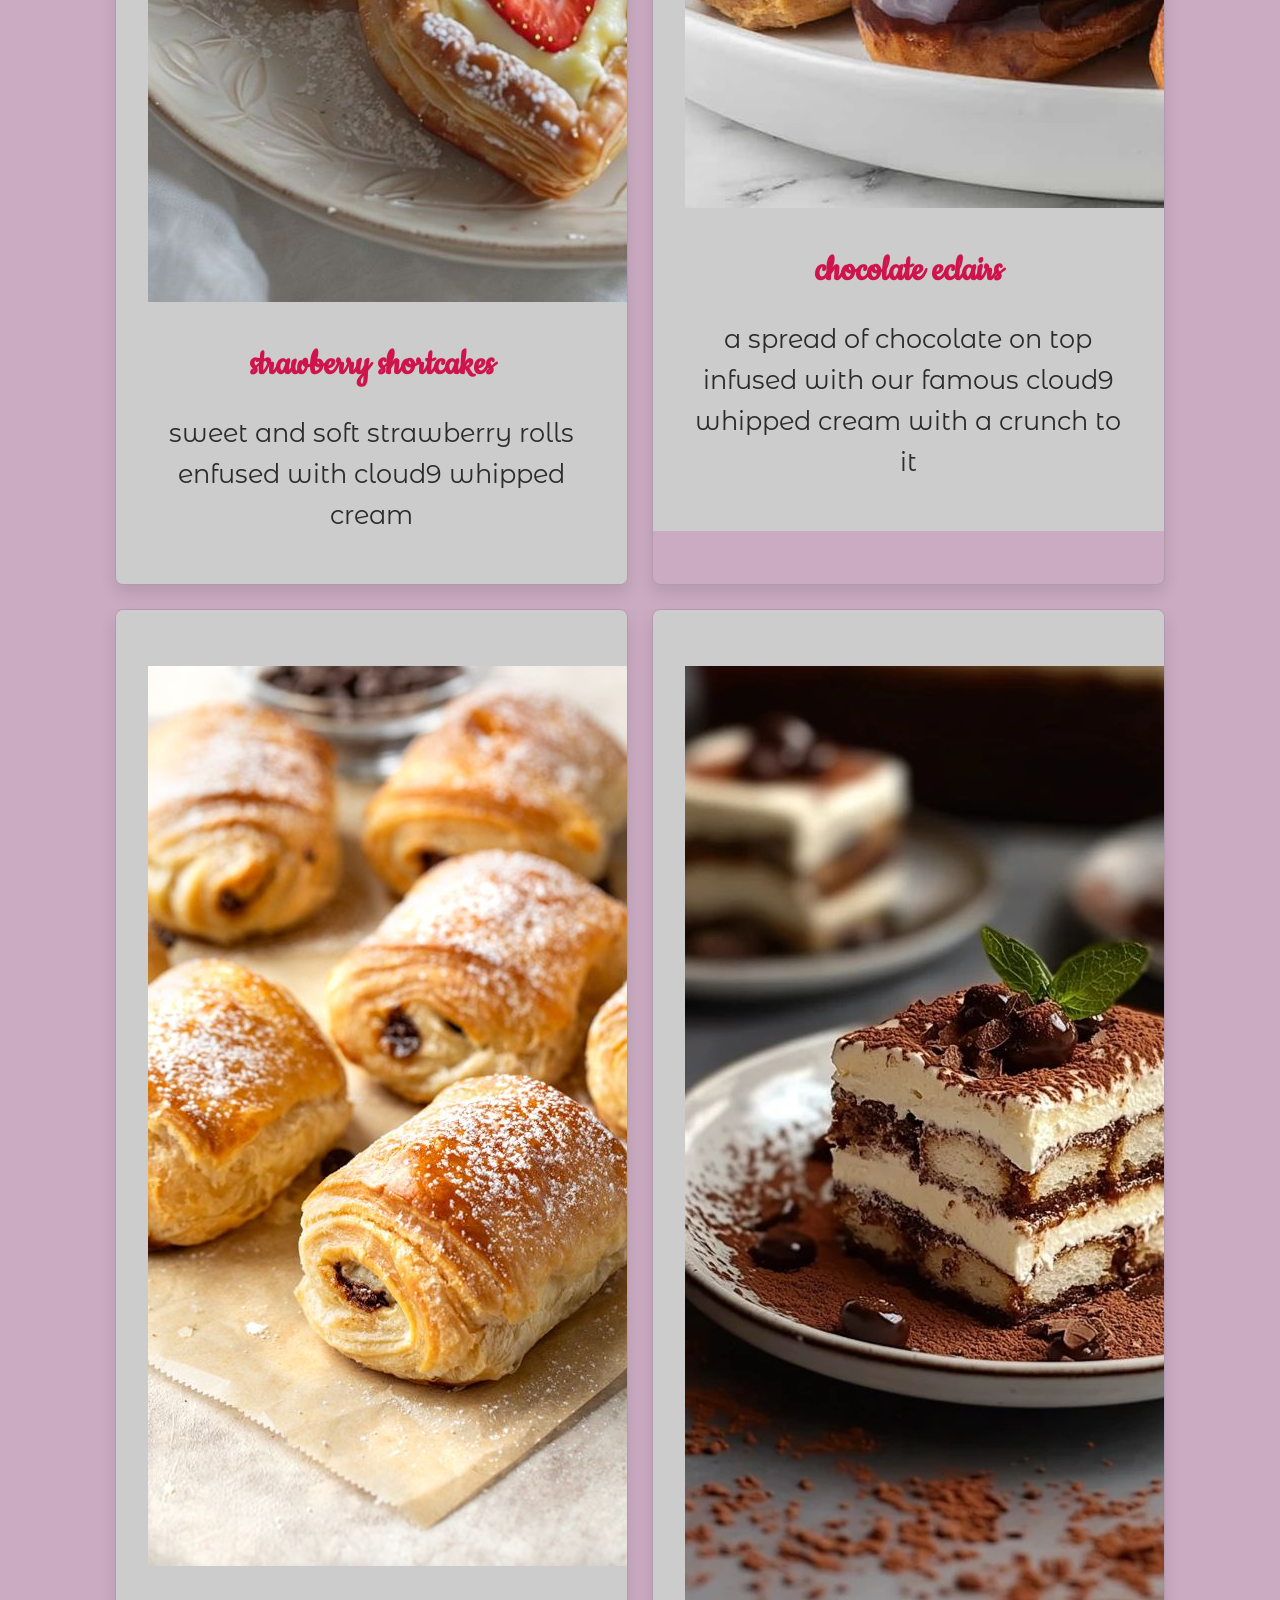
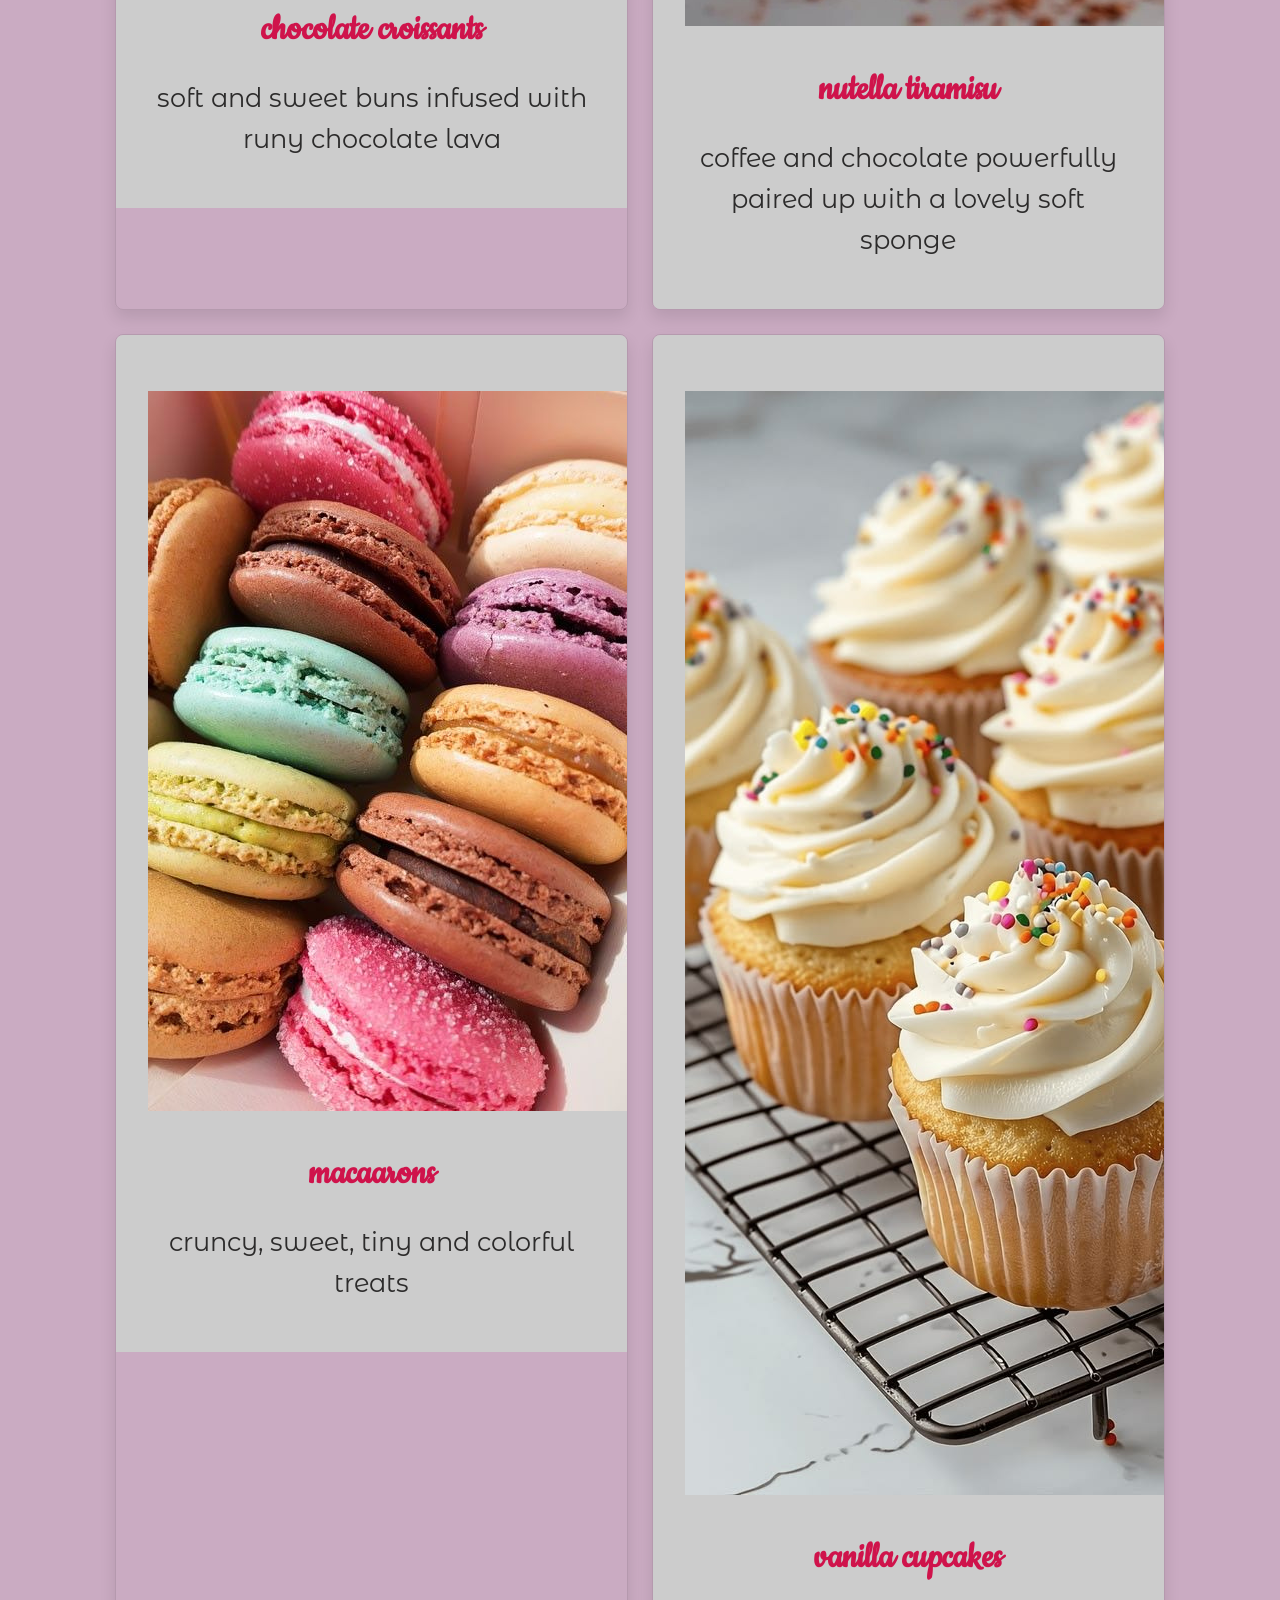
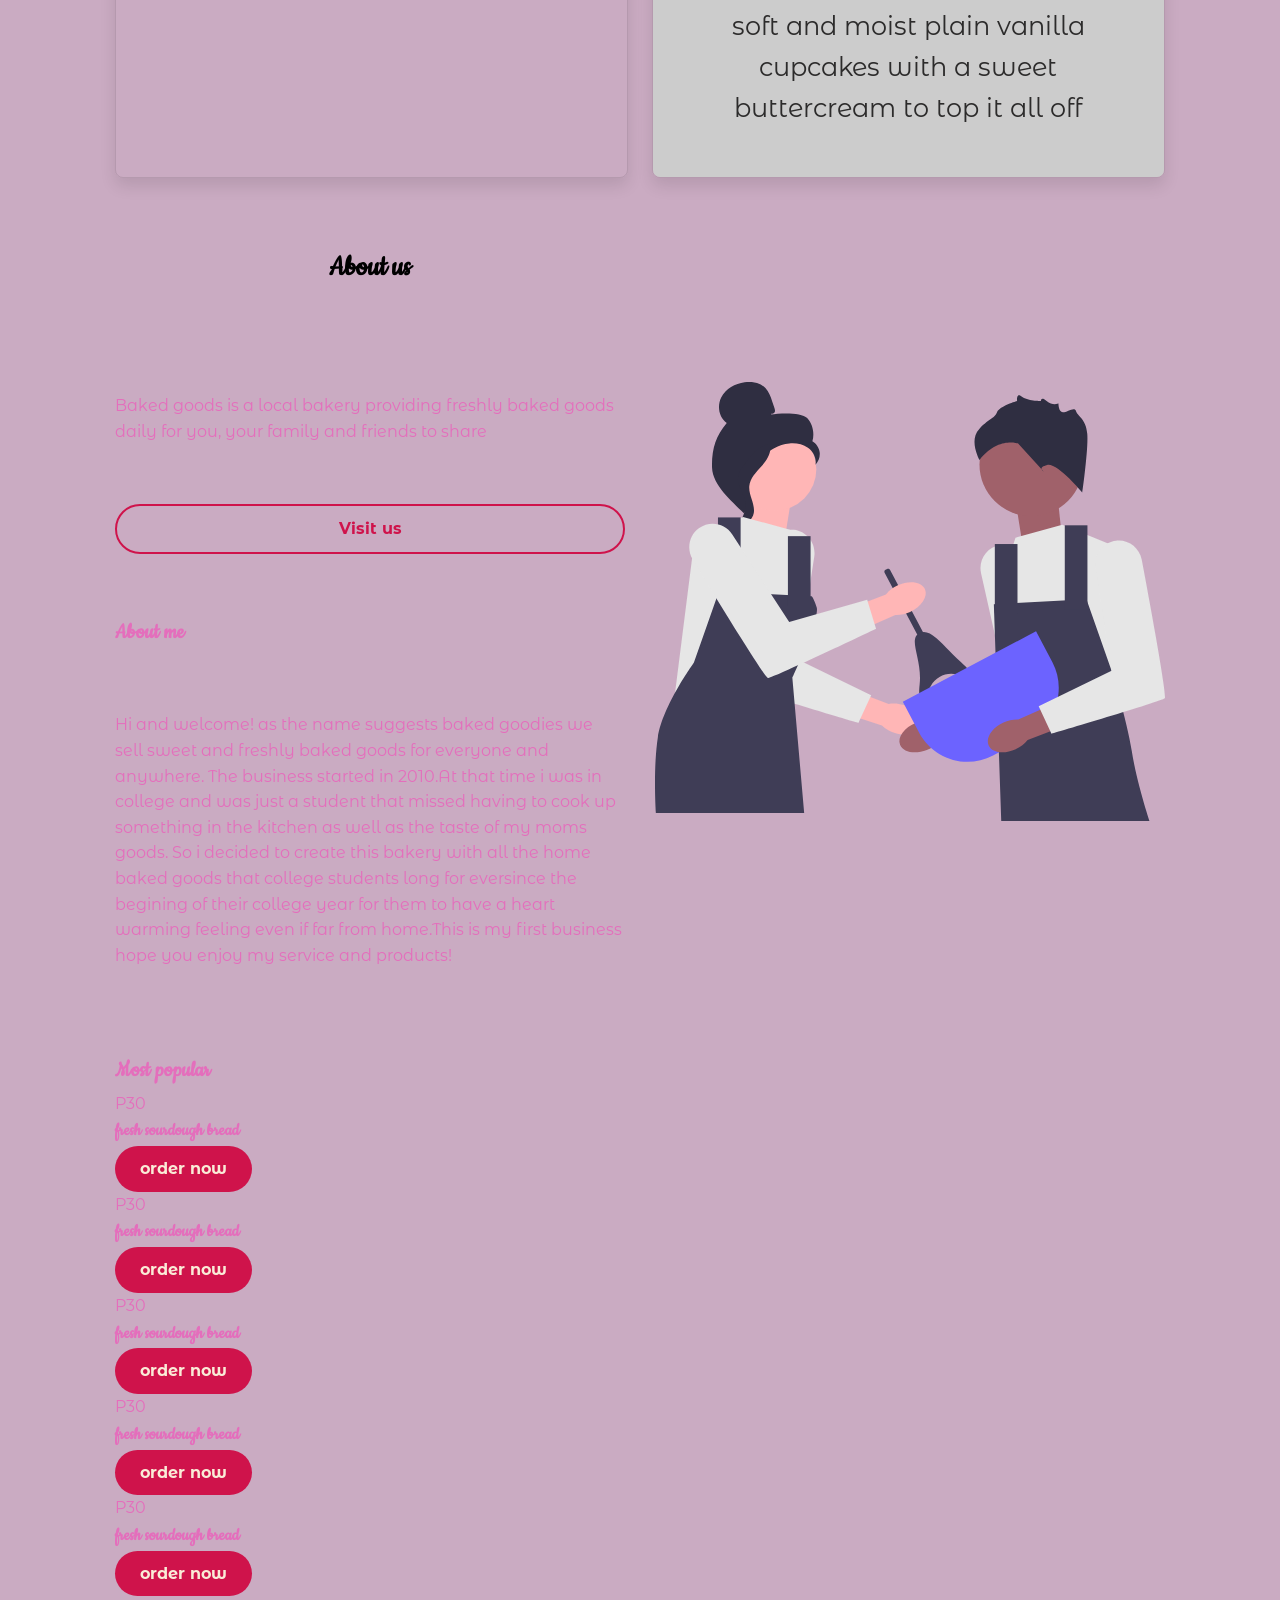
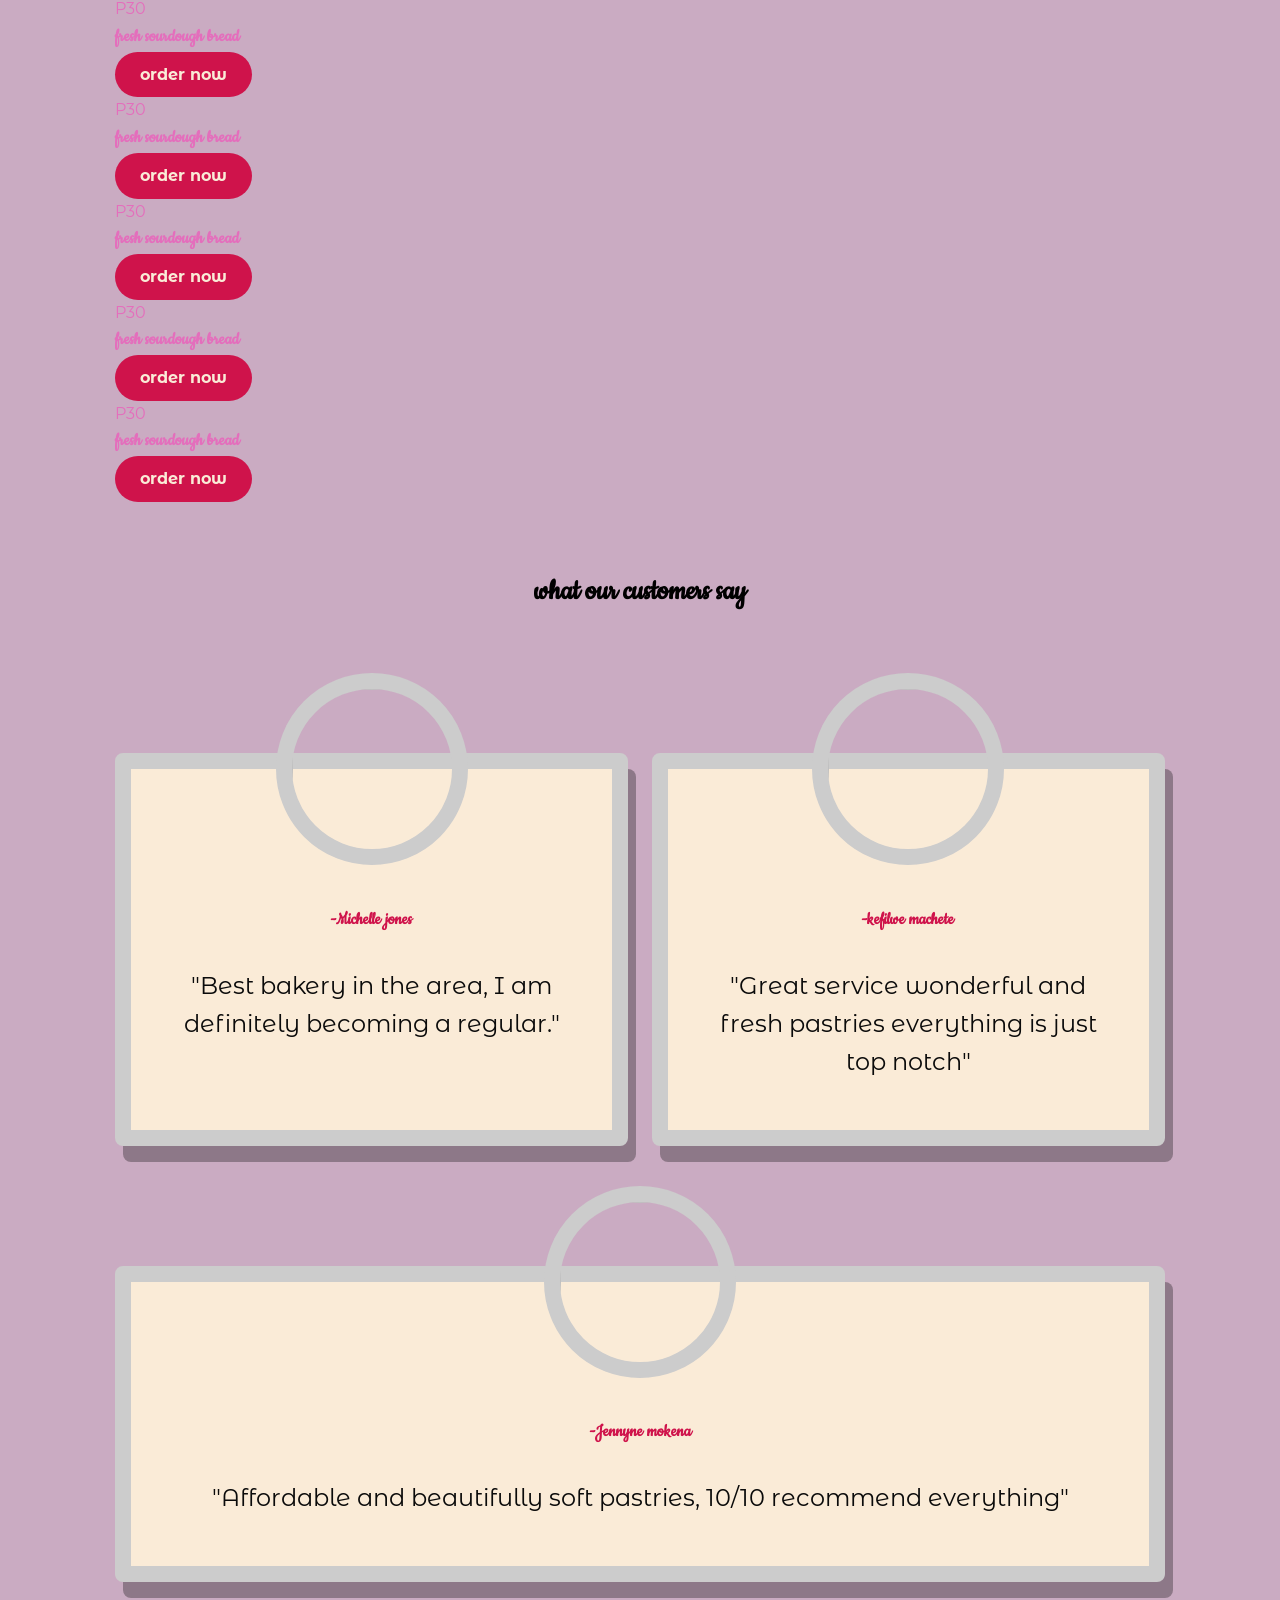
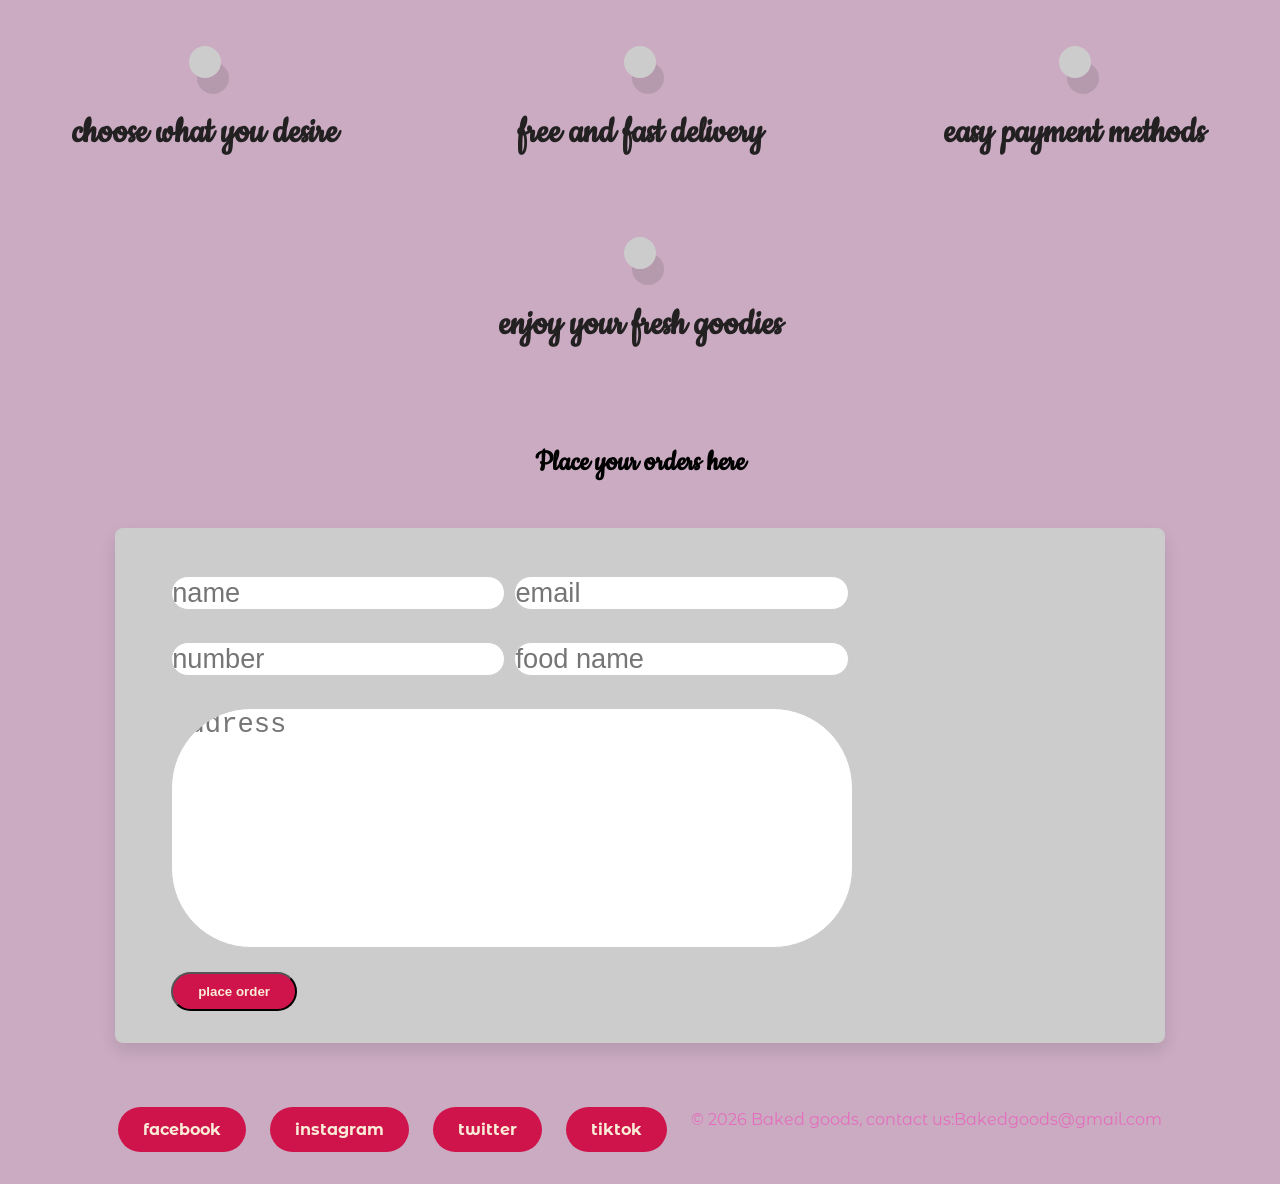
==== commit 7cf2724f: "Add files via upload" ====
--- a/index.html
+++ b/index.html
@@ -6,91 +6,110 @@
         <title>Baked goods website</title>
         <link rel="stylesheet" href="style.css">
         <link href="https://fonts.googleapis.com/css2?family=Cookie&family=Montserrat+Alternates:ital,wght@0,100;0,200;0,300;0,400;0,500;0,600;0,700;0,800;0,900;1,100;1,200;1,300;1,400;1,500;1,600;1,700;1,800;1,900&display=swap" rel="stylesheet">
+        <script src="js/script.js"></script>
         <header>
             <nav class="navbar container">
                 <div class="logo">
                     <img src="Baking Cooking Sale Logo.jpg" alt="baked goods logo">
                 </div>
+                <div id="menu-bar" class="fas fa-bars"></div>
                 <ul class="nav-links">
                     <li><a href="#home" class="active">home</a></li>
-                    <li><a href="#products">products</a></li>
+                    <li><a href="#speciality">speciality</a></li>
                     <li><a href="#about">about</a></li>
-                    <li><a href="#feedback">feedback</a></li>
-                    <li><a href="#contact">contact</a></li>
+                    <li><a href="#popular">popular</a></li>
+                    <li><a href="#review">review</a></li>
+                    <li><a href="#order">order</a></li>
                 </ul>
             </nav>
         </header>
+        <!--home section-->
         <section id="home" class="hero">
             <div class="hero-overlay">
                 <div class="hero-text">
                     <h1> Welcome to our bakery!</h1>
-                    <p>Here you can order whatever your cravings desire for our lovely pastry lovers we provide them freshly baked</p>
-                    <a href="#products" class="btn">view products</a>
-                </div>
-            </div>
-        </section>
-        <!--menu section-->
-        <section id="products" class="products container">
-            <h2 class="section-title">our products</h2>
-            <div class="products-grid">
-                <div class="product-item">
+                    <p>Here you can order whatever your cravings desire for our lovely pastry lovers we provide them freshly baked
+                        either you want something sweet or salty we got it right here for you all fresh</p>
+                    <a href="#speciality" class="btn">order now</a>
+                </div>
+            </div>
+            <div class="image">
+                <img src="download (1).jfif" alt="">
+            </div>
+        </section>
+        <!--speciality section-->
+        <section id="speciality" class="speciality container">
+            <h2 class="section-title">our specialities</h2>
+            <div class="box-container">
+                <div class="box">
+                    <div class="content">
                     <img src="a42719ac-61d4-490d-bd3d-da18f30c48a3.jpg">
                     <h3>cinnamon rolls</h3>
                     <p>soft and sweet buns</p>
-                    <span>P30</span>
-                </div>
-                <div class="product-item">
+                    </div>
+                </div>
+                <div class="box">
+                    <div class="content">
                     <img src="59617971-1dca-4176-9fc2-4bade6fad05e.jpg">
+                    <h3>cakes</h3>
                     <p>fudgy and moist chocolate cake</p>
-                    <span>P50</span>
-                </div>
-                <div class="product-item">
+                    </div>
+                </div>
+                <div class="box">
+                    <div class="content">
                     <img src="678a0e98-a6bf-4776-912e-6b2976a5ef6a.jpg">
                     <h3>frosted lemon cookies</h3>
                     <p>sweet and sour zesty refreshing cookies</p>
-                    <span>P10</span>
-                </div>
-                <div class="product-item">
+                    </div>
+                </div>
+                <div class="box">
+                    <div class="content">
                     <img src="519ec2ac-5b1c-4754-bbd1-a96121facd53.jpg">
                     <h3>chocolate chip cookies</h3>
                     <p> warm like mothers homemade cookies </p>
-                    <span>P50</span>
-                </div>
-                <div class="product-item">
+                    </div>
+                </div>
+                <div class="box">
+                    <div class="content">
                     <img src="51bcf22d-a40e-44a2-9361-fd8df4cab84b.jpg">
                     <h3>strawberry shortcakes</h3>
                     <p>sweet and soft strawberry rolls enfused with cloud9 whipped cream</p>
-                    <span>P60</span>
-                </div>
-                <div class="product-item">
+                    </div>
+                </div>
+                <div class="box">
+                    <div class="content">
                     <img src="9d9689ca-07fa-4a5c-bc6b-bb333021a28a.jpg">
                     <h3>chocolate eclairs</h3>
                     <p>a spread of chocolate on top infused with our famous cloud9 whipped cream with a crunch to it</p>
-                    <span>P90</span>
-                </div>
-                <div class="product-item">
+                    </div>
+                </div>
+                <div class="box">
+                    <div class="content">
                     <img src="53573e24-9553-4dd3-9ffa-207da9bf53d1.jpg">
                     <h3>chocolate croissants</h3>
                     <p>soft and sweet buns infused with runy chocolate lava</p>
-                    <span>P60</span>
-                </div>
-                <div class="product-item">
+                    </div>
+                </div>
+                <div class="box">
+                    <div class="content">
                     <img src="461b28d8-9879-4e08-8198-598fd357d1af.jpg">
                     <h3>nutella tiramisu</h3>
                     <p>coffee and chocolate powerfully paired up with a lovely soft sponge</p>
-                    <span>P100</span>
-                </div>
-                <div class="product-item">
+                    </div>
+                </div>
+                <div class="box">
+                    <div class="content">
                     <img src="7aa7a571-cf4b-409d-b850-f43cd548d99e.jpg">
                     <h3>macaarons</h3>
                     <p>cruncy, sweet, tiny and colorful treats</p>
-                    <span>P50</span>
-                </div>
-                <div class="product-item">
+                    </div>
+                </div>
+                <div class="box">
+                    <div class="content">
                     <img src="19e5605f-9276-43eb-87a0-1e18390ef603.jpg">
                     <h3>vanilla cupcakes</h3>
                     <p>soft and moist plain vanilla cupcakes with a sweet buttercream to top it all off</p>
-                    <span>P30</span>
+                    </div>
                 </div>
             </div>
         </section>
@@ -110,41 +129,239 @@
                 <img src="undraw_cooking_j2pu.svg">
             </div>
         </section>
-        <!--feedback section-->
-        <section id="feedback" class="feedback container">
+        <!--popular section-->
+        <section id="popular" class="popular container">
+            <h1 class="heading">Most popular</h1>
+            <div clas="box-container">
+                <div class="box">
+                    <span class="price">P30</span>
+                    <img src="images/download (6).jfif" alt="">
+                    <h3>fresh sourdough bread</h3>
+                    <div class="stars">
+                        <i class="fas fa-star"></i>
+                        <i class="fas fa-star"></i>
+                        <i class="fas fa-star"></i>
+                        <i class="fas fa-star"></i>
+                        <i class="fas fa-star"></i>
+                    </div>
+                    <a href="#" class="btn">order now</a>
+                </div>
+            </div>
+            <div class="box">
+                    <span class="price">P30</span>
+                    <img src="images/download (6).jfif" alt="">
+                    <h3>fresh sourdough bread</h3>
+                    <div class="stars">
+                        <i class="fas fa-star"></i>
+                        <i class="fas fa-star"></i>
+                        <i class="fas fa-star"></i>
+                        <i class="fas fa-star"></i>
+                        <i class="fas fa-star"></i>
+                    </div>
+                    <a href="#" class="btn">order now</a>
+                </div>
+                <div class="box">
+                    <span class="price">P30</span>
+                    <img src="images/download (6).jfif" alt="">
+                    <h3>fresh sourdough bread</h3>
+                    <div class="stars">
+                        <i class="fas fa-star"></i>
+                        <i class="fas fa-star"></i>
+                        <i class="fas fa-star"></i>
+                        <i class="fas fa-star"></i>
+                        <i class="fas fa-star"></i>
+                    </div>
+                    <a href="#" class="btn">order now</a>
+                </div>
+                <div class="box">
+                    <span class="price">P30</span>
+                    <img src="images/download (6).jfif" alt="">
+                    <h3>fresh sourdough bread</h3>
+                    <div class="stars">
+                        <i class="fas fa-star"></i>
+                        <i class="fas fa-star"></i>
+                        <i class="fas fa-star"></i>
+                        <i class="fas fa-star"></i>
+                        <i class="fas fa-star"></i>
+                    </div>
+                    <a href="#" class="btn">order now</a>
+                </div>
+                <div class="box">
+                    <span class="price">P30</span>
+                    <img src="images/download (6).jfif" alt="">
+                    <h3>fresh sourdough bread</h3>
+                    <div class="stars">
+                        <i class="fas fa-star"></i>
+                        <i class="fas fa-star"></i>
+                        <i class="fas fa-star"></i>
+                        <i class="fas fa-star"></i>
+                        <i class="fas fa-star"></i>
+                    </div>
+                    <a href="#" class="btn">order now</a>
+                </div>
+                <div class="box">
+                    <span class="price">P30</span>
+                    <img src="images/download (6).jfif" alt="">
+                    <h3>fresh sourdough bread</h3>
+                    <div class="stars">
+                        <i class="fas fa-star"></i>
+                        <i class="fas fa-star"></i>
+                        <i class="fas fa-star"></i>
+                        <i class="fas fa-star"></i>
+                        <i class="fas fa-star"></i>
+                    </div>
+                    <a href="#" class="btn">order now</a>
+                </div>
+                <div class="box">
+                    <span class="price">P30</span>
+                    <img src="images/download (6).jfif" alt="">
+                    <h3>fresh sourdough bread</h3>
+                    <div class="stars">
+                        <i class="fas fa-star"></i>
+                        <i class="fas fa-star"></i>
+                        <i class="fas fa-star"></i>
+                        <i class="fas fa-star"></i>
+                        <i class="fas fa-star"></i>
+                    </div>
+                    <a href="#" class="btn">order now</a>
+                </div>
+                <div class="box">
+                    <span class="price">P30</span>
+                    <img src="images/download (6).jfif" alt="">
+                    <h3>fresh sourdough bread</h3>
+                    <div class="stars">
+                        <i class="fas fa-star"></i>
+                        <i class="fas fa-star"></i>
+                        <i class="fas fa-star"></i>
+                        <i class="fas fa-star"></i>
+                        <i class="fas fa-star"></i>
+                    </div>
+                    <a href="#" class="btn">order now</a>
+                </div>
+                <div class="box">
+                    <span class="price">P30</span>
+                    <img src="images/download (6).jfif" alt="">
+                    <h3>fresh sourdough bread</h3>
+                    <div class="stars">
+                        <i class="fas fa-star"></i>
+                        <i class="fas fa-star"></i>
+                        <i class="fas fa-star"></i>
+                        <i class="fas fa-star"></i>
+                        <i class="fas fa-star"></i>
+                    </div>
+                    <a href="#" class="btn">order now</a>
+                </div>
+                <div class="box">
+                    <span class="price">P30</span>
+                    <img src="images/download (6).jfif" alt="">
+                    <h3>fresh sourdough bread</h3>
+                    <div class="stars">
+                        <i class="fas fa-star"></i>
+                        <i class="fas fa-star"></i>
+                        <i class="fas fa-star"></i>
+                        <i class="fas fa-star"></i>
+                        <i class="fas fa-star"></i>
+                    </div>
+                    <a href="#" class="btn">order now</a>
+                </div>
+        </section>
+        <!--review section-->
+        <section id="review" class="review container">
             <div class="container">
                 <h2 class="section-title">what our customers say</h2>
-                <div class="feedback-grid">
-                    <div class="feedback">
+                <div class="box-container">
+                    <div class="box">
+                        <img src="images/" alt="">
+                        <h3>-Michelle jones</h3>
+                        <div class="stars">
+                            <i class="fas fa-star"></i>
+                            <i class="fas fa-star"></i>
+                            <i class="fas fa-star"></i>
+                            <i class="fas fa-star"></i>
+                            <i class="far fa-star"></i>
+                        </div>
                         <p>"Best bakery in the area, I am definitely becoming a regular."</p>
-                        <span>-Michelle jones</span>
-                    </div>
-                    <div class="feedback">
+                    </div>
+                    <div class="box">
+                        <img src="images/" alt="">
+                        <h3>-kefilwe machete</h3>
+                        <div class="stars">
+                            <i class="fas fa-star"></i>
+                            <i class="fas fa-star"></i>
+                            <i class="fas fa-star"></i>
+                            <i class="fas fa-star"></i>
+                            <i class="far fa-star"></i>
+                        </div>
                         <p>"Great service wonderful and fresh pastries everything is just top notch"</p>
-                        <span>-kefilwe machete</span>
-                    </div>
-                    <div class="feedback">
+                    </div>
+                    <div class="box">
+                        <img src="images/" alt="">
+                        <h3>-Jennyne mokena</h3>
+                        <div class="stars">
+                            <i class="fas fa-star"></i>
+                            <i class="fas fa-star"></i>
+                            <i class="fas fa-star"></i>
+                            <i class="fas fa-star"></i>
+                            <i class="far fa-star"></i>
+                        </div>
                         <p>"Affordable and beautifully soft pastries, 10/10 recommend everything"</p>
-                        <span>-Jennyne mokena</span>
-                    </div>
-                </div>
-            </div>
-        </section>
-        <!--contact section-->
-        <section id="contact" class="contact container">
-            <h2 class="section-title">contact us</h2>
-            <form>
-                <input type="text" placeholder="your name" required><br>
-                <input type="email" placeholder="your email" required><br>
-                <textarea placeholder="your message......" required></textarea><br>
-                <button type="submit" class="btn">send message</button>
+                    </div>
+                </div>
+            </div>
+        </section>
+        <!--steps section-->
+        <section class="steps">
+            <div class="box">
+                <img src="images/" alt="">
+                <h3>choose what you desire</h3>
+            </div>
+            <div class="box">
+                <img src="images/" alt="">
+                <h3>free and fast delivery</h3>
+            </div>
+            <div class="box">
+                <img src="images/" alt="">
+                <h3>easy payment methods</h3>
+            </div>
+            <div class="box">
+                <img src="images/" alt="">
+                <h3>enjoy your fresh goodies</h3>
+            </div>
+        </section>
+        <!--order section-->
+        <section id="order" class="order container">
+            <h2 class="section-title">Place your orders here</h2>
+            <div class="row">
+                <div class="image">
+                <img src="images/Baking Cooking Sale Logo.jpg" alt="">
+                </div>
+            <form action = "">
+                <div class="inputbox">
+                <input type="text" placeholder="name" required><br>
+                <input type="email" placeholder="email" required><br>
+                </div>
+                <div class="inputbox">
+                <input type="number" placeholder="number" required><br>
+                <input type="text" placeholder="food name" required><br>
+                </div>
+                <textarea placeholder="address" name="" id="" cols="30" rows="10" required></textarea><br>
+                <button type="submit" class="btn">place order</button>
             </form>
+            </div>
         </section>
         <!--footer-->
-        <footer>
-            <div class="footer-container comtainer">
+        <section class ="footer">
+            <div class="share">
+                <a href ="#" class="btn">facebook</a>
+                <a href ="#" class="btn">instagram</a>
+                <a href ="#" class="btn">twitter</a>
+                <a href ="#" class="btn">tiktok</a>
                 <p>&copy; 2026 Baked goods, contact us:Bakedgoods@gmail.com</p>
             </div>
-        </footer>
+        </section>
+        <!--loader-->
+        <div class="loader-container">
+            <img src="images/Baking Cooking Sale Logo.jpg" alt="">
+        </div>
     </body>
 </html>        
--- a/style.css
+++ b/style.css
@@ -11,6 +11,10 @@
     line-height: 1.6;
     color: rgb(228, 110, 188);
     background-color: rgb(202, 171, 194);
+}
+
+section{
+    padding: 2rem 9%;
 }
 
 h1, h2, h3 {
@@ -60,6 +64,43 @@
     text-decoration: underline;
 }
 
+#menu-bar{
+    font-size:3rem;
+    cursor:pointer;
+    color:aliceblue;
+    border: 1rem solid #ccc;
+    border-radius:.3rem;
+    padding:5rem 1.5rem; 
+    display: none;
+}
+
+/*home*/
+
+.home{
+    display: flex;
+    flex-wrap:wrap;
+    gap: 1.5rem;
+    min-height: 100vh;
+    align-items: center;
+    background: url(../imagesvs.code/download) no repeat;
+    background-size: cover;
+    background-position: center;
+}
+
+.home.hero-text{
+    flex: 1 1 40rem;
+}
+
+.home.image{
+    flex: 1 1 40rem;
+}
+
+.home.image img{
+    width:100%;
+    padding: 1rem;
+    animation: float 3s linear infinite;
+}
+
 /* Hero section */
 .hero {
     height: 90vh;
@@ -75,12 +116,13 @@
     color: rgba(0, 0, 0, 0.185);
 }
 .hero-text h1 {
-    font-size: 3rem;
+    font-size: 5rem;
     margin-bottom: 15px;
 }
 .hero-text p{
-    font-size: 1.2rem;
+    font-size: 1.7rem;
     margin-bottom: 20px;
+    padding: 1rem 0;
 }
 
 /* buttons */
@@ -93,6 +135,7 @@
     text-decoration: none;
     border-radius: 30px;
     transition: all 0.3s ease;
+    position: relative;
 }
 .btn:hover{
     background: #cf134b;
@@ -107,36 +150,61 @@
     color: black;
 }
 
-/* products */
-.products-grid {
-    display: grid;
-    grid-template-columns: repeat(auto-fit, minmax(250px, 1fr));
-    gap: 20px;
-}
-.product-item{ 
-    background:rgb(216, 212, 215) ;
-    border-radius: 10px;
-    padding: 15px;
-    text-align: center;
-    box-shadow: 0 2px 10px rgba(0, 0, 0, 0.1);
-    transition: transform 0.3s;
-}
-.product-item img{
-    width: 100%;
-    border-radius: 10px;
-    margin-bottom: 10px;
-}
-.product-item:hover {
-    transform: scale(1.05);
-}
-.product-item span {
+/* speciality */
+
+.speciality .box-container{
+    display: flex;
+    flex-wrap:wrap;
+    gap: 1.5rem;
+}
+
+.speciality .box-container .box{
+    flex: 1 1 30rem;
+    position: relative;
+    overflow: hidden;
+    box-shadow: 0 .5rem 1rem rgba(0, 0, 0, .1);
+    border: .1rem solid rgba(0, 0, 0, .1);
+    cursor: pointer;
+    border-radius: .5rem;
+}
+
+.speciality .box-container .box .image{
+    height: 100%;
+    width: 100%;
+    object-fit: cover;
+    position: absolute;
+    top: -100%; left: 0;
+}
+
+.speciality .box-container .box .content{
+    text-align: center;
+    background: #ccc;
+    padding: 2rem;
+}
+
+.speciality .box-container .box .content img{
+    margin:1.5rem 0;
+}
+
+.speciality .box-container .box .content h3{
+    font-size: 2.5rem;
     color: #cf134b;
-    font-weight: bold;
-}
-
-#product {
-    margin-bottom: 30px;
-}
+}
+
+.speciality .box-container .box .content p{
+    font-size: 1.6rem;
+    color: rgb(44, 43, 43);
+    padding: 1rem 0;
+}
+
+.speciality .box-container .box :hover.image{
+    top: 0;
+}
+
+.speciality .box-container .box :hover.content{
+    transform: translateY(100%);
+}
+
 
 /* About */
 .about {
@@ -176,39 +244,171 @@
     margin-bottom: 20px;
 }
 
-/* feedback */
-.feedback {
-    padding: 50px;
-}
-.feedback-grid {
-    display: grid;
-    grid-template-columns: repeat(auto-fit, minmax(250px, 1fr));
-    gap: 20px;
-}
-.feedback {
+/*popular*/
+.popular .box-container{
+    display:flex;
+    flex-wrap: wrap;
+    gap: 1.5rem;
+}
+
+.popular .box-container .box{
+    padding: 2rem;
+    background: #ccc;
+    box-shadow: 0.5rem 1rem rgba(0, 0, 0, .1);
+    border: 1rem solid rgba(0, 0, 0, .3);
+    border-radius: 5rem;
+    text-align: center;
+    flex: 1 1 30rem;
+    position: relative;
+}
+
+.popular .box-container .box img{
+    height: 25rem;
+    object-fit: cover;
+    width: 100%;
+    border-radius: .5rem;
+}
+
+.popular .box-container .box .price{
+    position: absolute;
+    top: 3rem; left: 3rem;
+    background:#cf134b ;
+    color: #ccc;
+    font-size: 2rem;
+    padding: .5rem 1rem;
+    border-radius: 5rem;
+}
+
+.popular .box-container .box h3{
+    color: antiquewhite;
+    font-size: 2.5rem;
+    padding-top: 1rem;
+}
+
+.popular .box-container .box .stars i{
+    color: goldenrod;
+    font-size: 1.7rem;
+    padding: 1rem .1rem;
+}
+
+/* review*/
+.review .box-container {
+    display: flex;
+    flex-wrap: wrap;
+    gap: 1.5rem;
+}
+.review .box-container .box {
+    text-align: center;
+    padding: 2rem;
+    border:1rem solid #ccc;
+    box-shadow: 0.5rem 1rem rgba(0, 0, 0, .3);
+    border-radius: .5rem;
+    flex: 1 1 30rem;
     background: antiquewhite;
-    padding: 20px;
-    border-radius: 10px;
-    font-style: italic;
-    box-shadow: 0 2px 10px rgba(0, 0, 0, 0.1);
-}
-
-/* contact */ 
-.contact form {
-    display: grid;
-    gap: 15px;
-    max-width: 500px;
-    margin: auto;
-}
-.contact input,
-.contact textarea {
-    padding: 10px;
+    margin-top: 6rem;
+}
+.review .box-container .box img {
+    height: 12rem;
+    width: 12rem;
+    border: 1rem solid #ccc;
+    border-radius: 50%;
+    margin-top: -8rem;
+    object-fit: cover;
+}
+
+.review .box-container .box h3{
+    font-size: 1.rem;
+    color: #cf134b;
+    padding: 1rem 0;
+}
+
+.review .box-container .box p{
+    font-size: 1.5rem;
+    color: #0a0a0a;
+    padding: 1rem 0;
+}
+
+/*steps*/
+.steps{
+    display: flex;
+    flex-wrap: wrap;
+    gap: 1.5rem;
+    padding: 1rem 0;
+}
+
+.steps .box{
+    flex: 1 1 25rem;
+    padding: 1rem;
+    text-align: center;
+}
+
+.steps .box img{
+    border-radius: 50%;
+    border: 1rem solid #ccc;
+    box-shadow: 0.5rem 1rem rgba(0, 0, 0, .1);
+}
+
+.steps .box h3{
+    font-size: 2.5rem;
+    color: rgb(34, 32, 32);
+    padding: 1rem 0;
+}
+
+/* order */ 
+.order .row {
+    display: flex;
+    box-shadow: 0 .5rem 1rem rgba(0, 0, 0, .1);
+    background: #ccc;
+    flex-wrap: wrap;
+    gap: 1.5rem;
+    padding: 2rem;
+    border-radius: .5rem;
+}
+
+.order.row.image{
+    flex: 1 1 30rem;
+}
+
+.order .row .image .img{
+    height: 100%;
+    width: 100%;
+    object-fit: cover;
+    border-radius: .5rem;
+}
+
+.order .row .form{
+    flex: 1 1 50rem;
+    padding: 1rem;
+}
+.order .row form .inputbox{
+    display: flex;
+    justify-content: space-between;
+    flex-wrap: wrap;
+}
+
+.order .row form .inputbox input, .order .row form textarea{
+    padding: 1remx;
     border: 1px solid #ccc;
-    border-radius: 5px;
-}
-.contact button {
-    border: none;
-    cursor: pointer;
+    border-radius: 5rem;
+    margin: 1rem 0;
+    font-size: 1.7rem;
+    color: #0a0a0a;
+    text-transform: none;
+    width: 49%;
+}
+
+.order .row form textarea{
+    width: 100%;
+    resize: none;
+    height: 15rem;
+}
+
+.order .row form btn {
+    background: none;
+}
+
+.order .row form btn :hover {
+    background: #cf134b;
 }
 #contact {
     margin-bottom: 30px;
@@ -222,12 +422,76 @@
     text-align: center;
 }
 
-/* rsponsive */
+.footer .share{
+    display: flex;
+    gap: 1.5rem;
+    justify-content: center;
+    flex-wrap: wrap;
+}
+
+.loader-container{
+    position: fixed;
+    top: 0; left: 0;
+    z-index: 10000;
+    background: #ccc;
+    display: flex;
+    align-items: center;
+    justify-content: center;
+    height: 100%;
+    width: 100%;
+}
+
+.loader-container .fade-out{
+    top: -120%;
+}
+
+/* responsive */
+@media(max-width: 991px) {
+    html{
+        font-size: 55%;
+    }
+    header {
+        padding: 2rem;
+    }
+}
+
 @media(max-width: 768px) {
-    .about{
-        flex-direction: column;
-    }
-    .hero-text h1 {
-        font-size: 2rem;
+    #menu-bar{
+        display: initial;
+    }
+    header .navbar {
+        position:absolute;
+        top:100%; left:0; right:0; 
+        background:antiquewhite;
+        border-top: .1rem solid rgba(0, 0, 0, 0.1);
+        clip-path: polygon(0 0,100% 0, 100% 0, 0 0);
+    }
+    header.navbar active {
+        clip-path: polygon(0 0,100% 0, 100% 0, 0 0);
+    }
+    header .navbar a{
+        margin: 1.5rem;
+        padding: 1.5rem;
+        display:block;
+        border: 2rem solid rgb(216, 212, 215);
+        border-left: .5rem solid crimson
+    }
+}
+
+@media(max-width: 400px) {
+    html{
+        font-size: 50%;
+    }
+    .order .row form .inputbox input{
+        width: 100%;
+    }
+}
+
+@keyframes float{
+    0%, 100%{
+        transform: translateY(0rem);
+    }
+    50%{
+        transform: translateY(3rem);
     }
 }
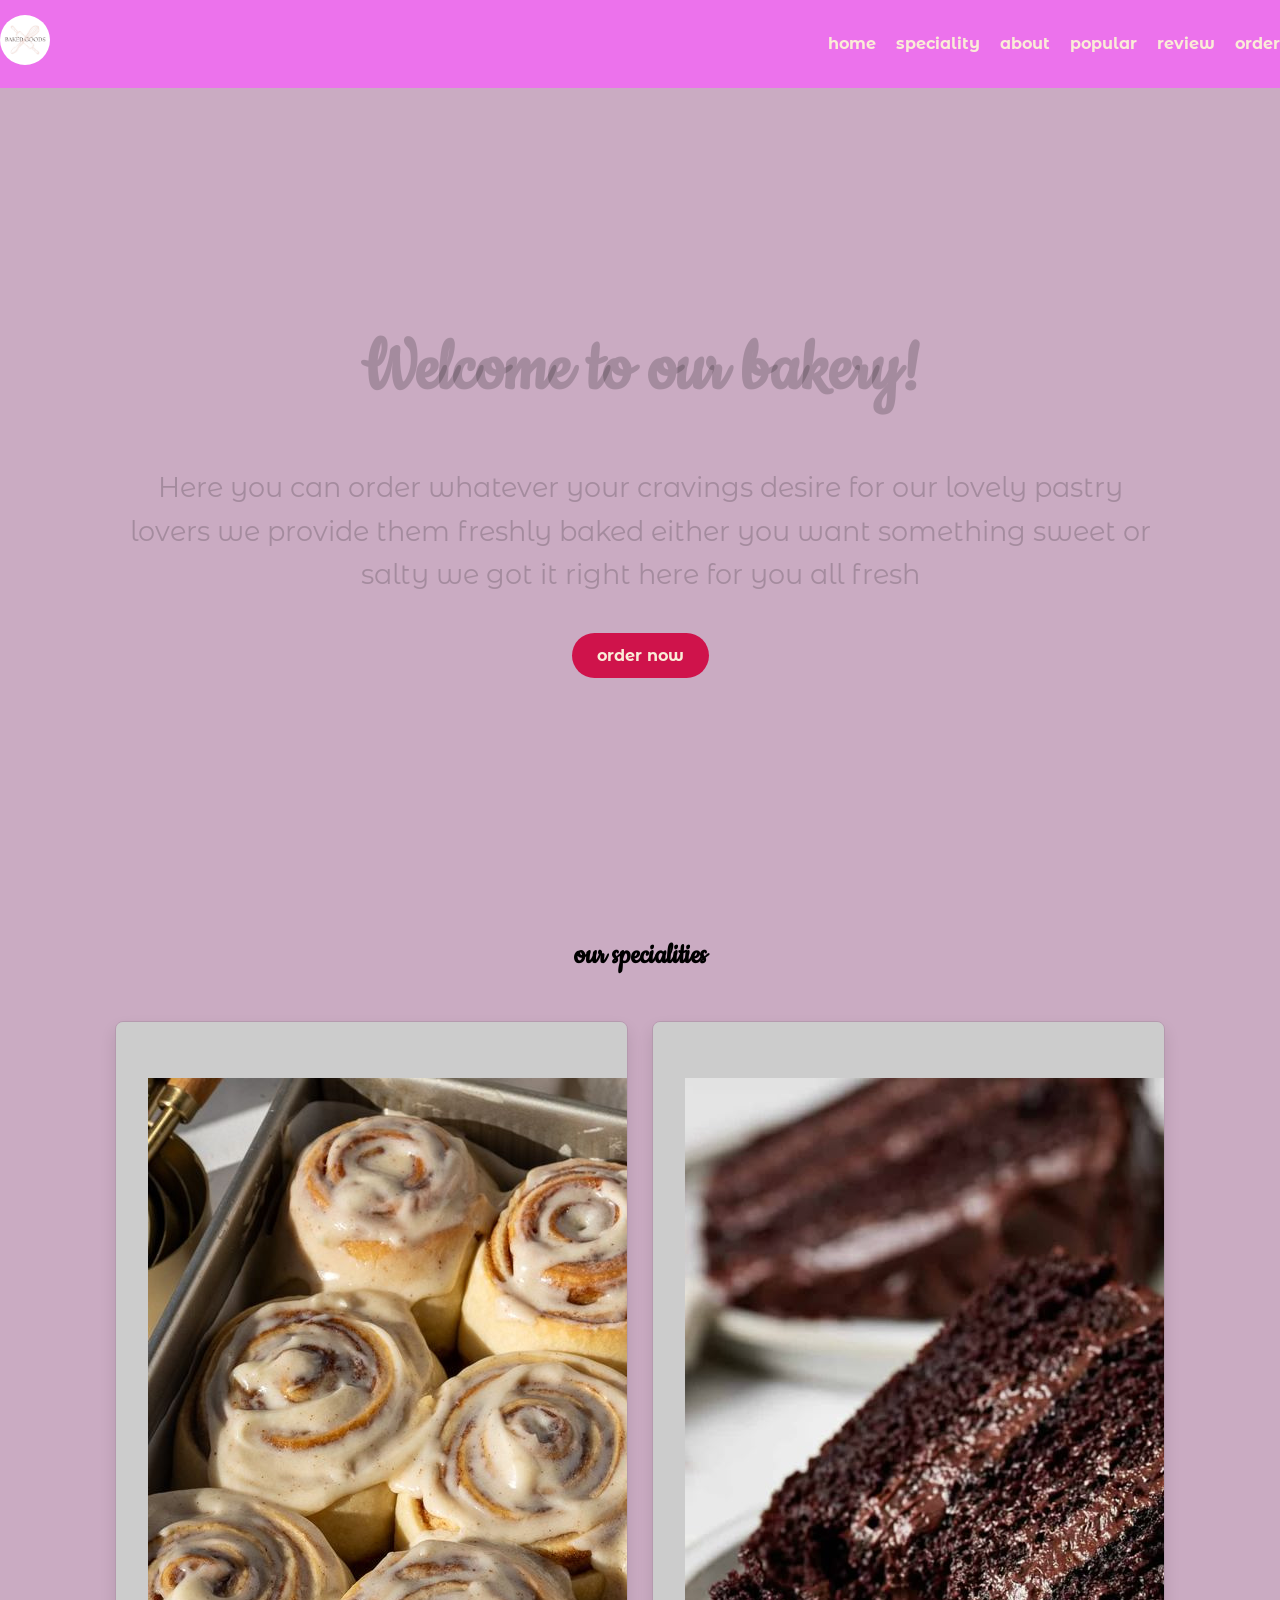
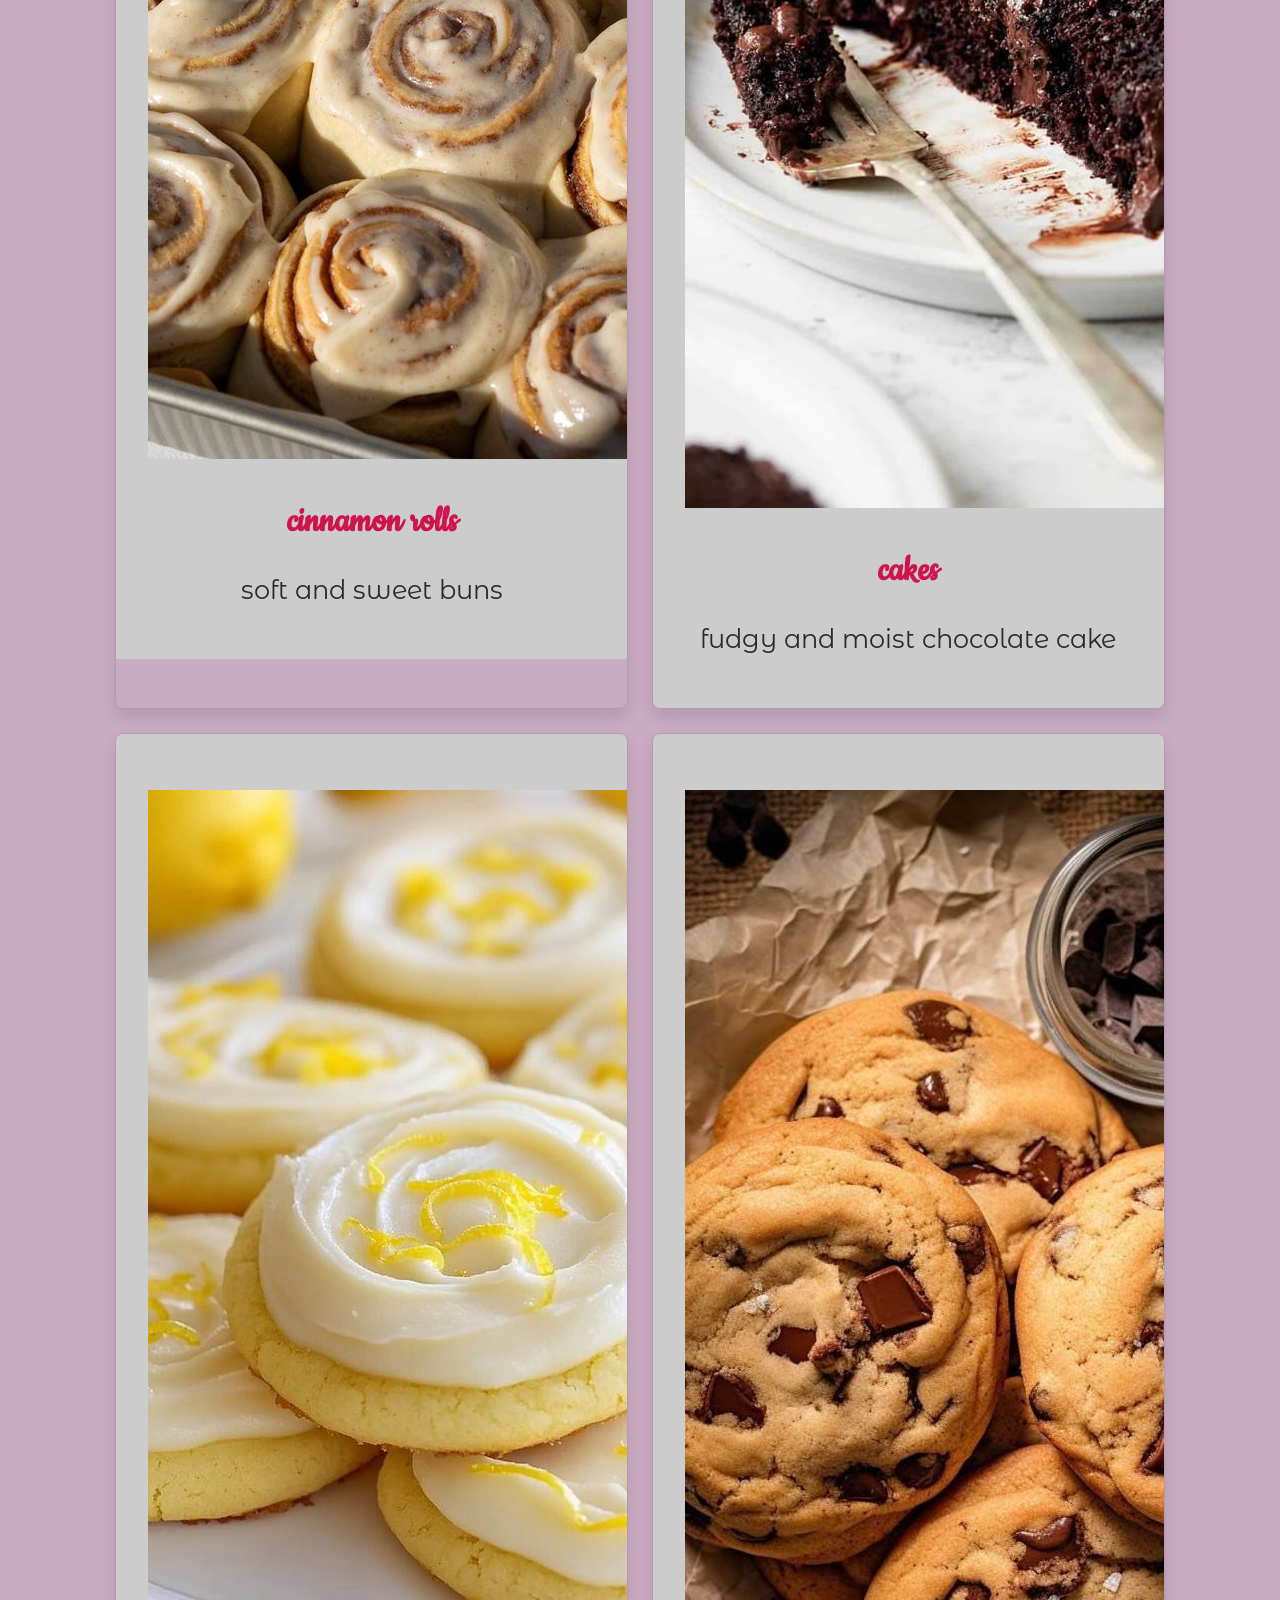
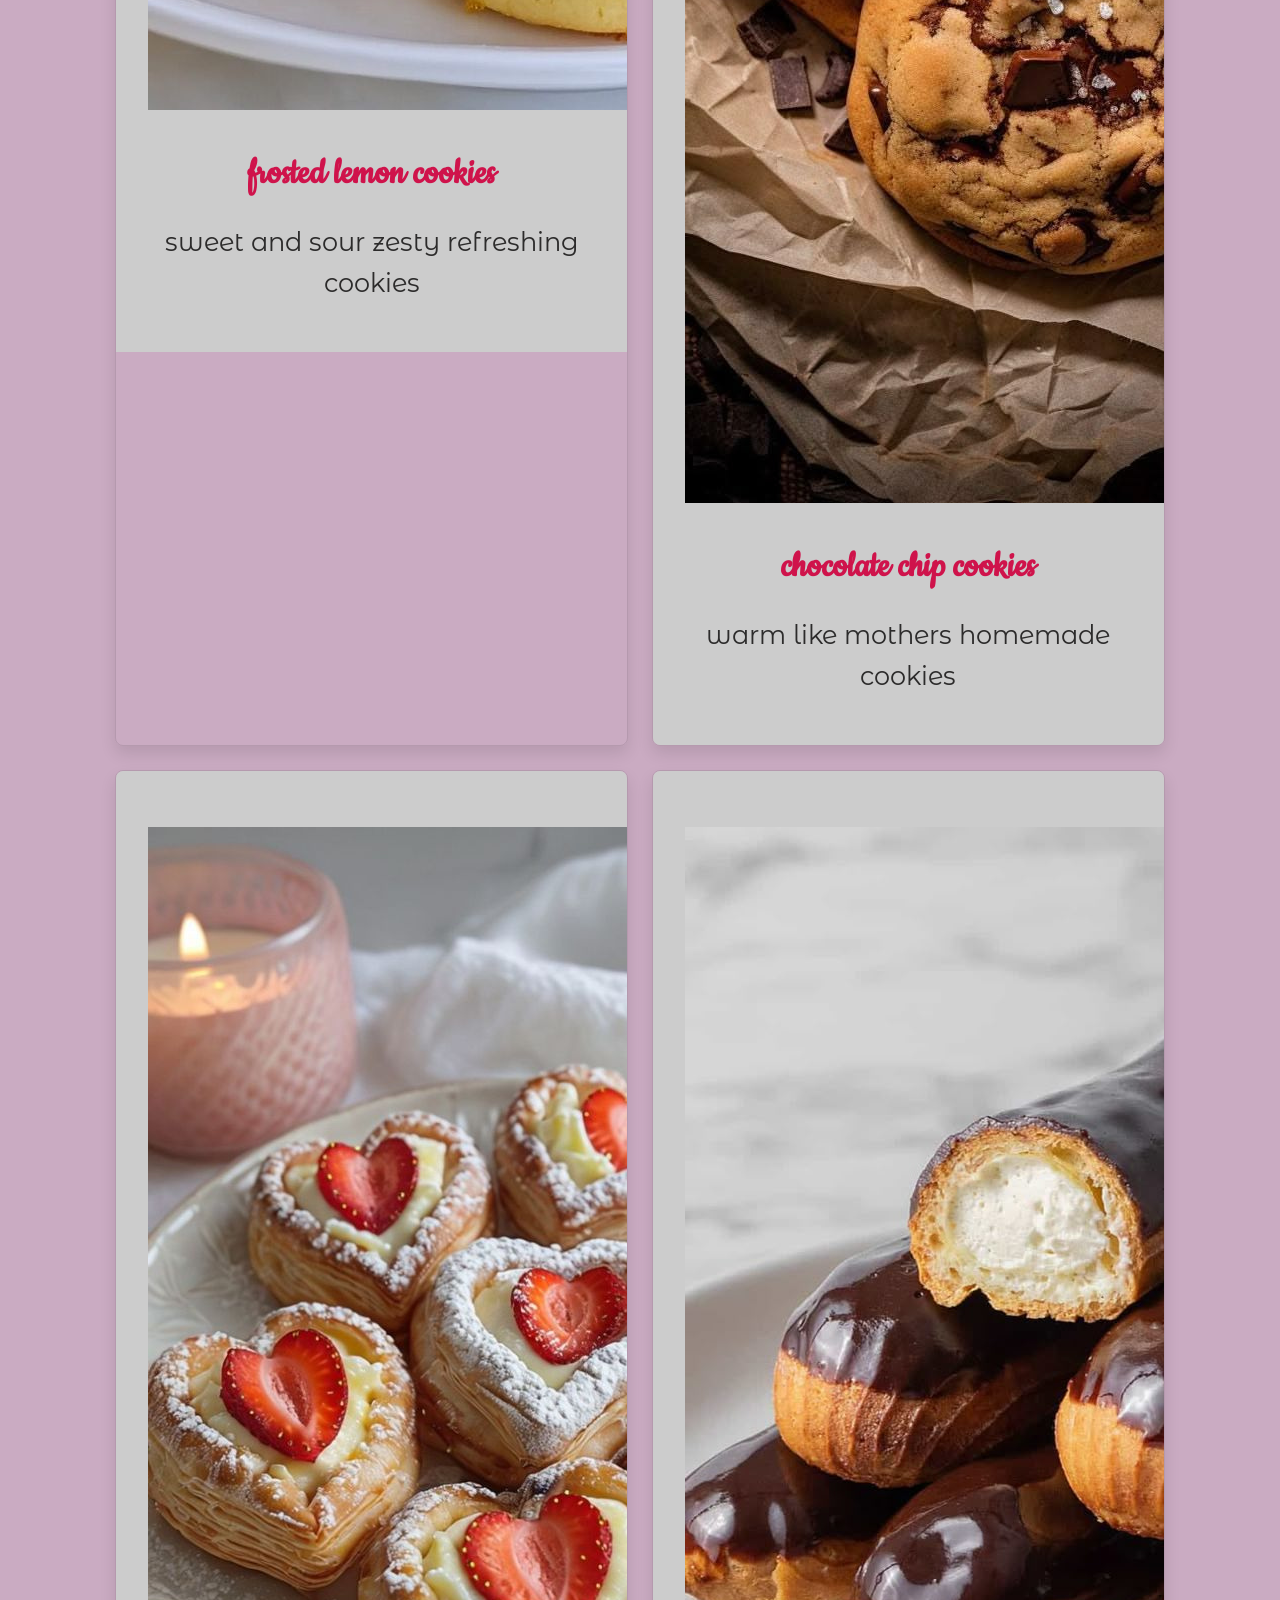
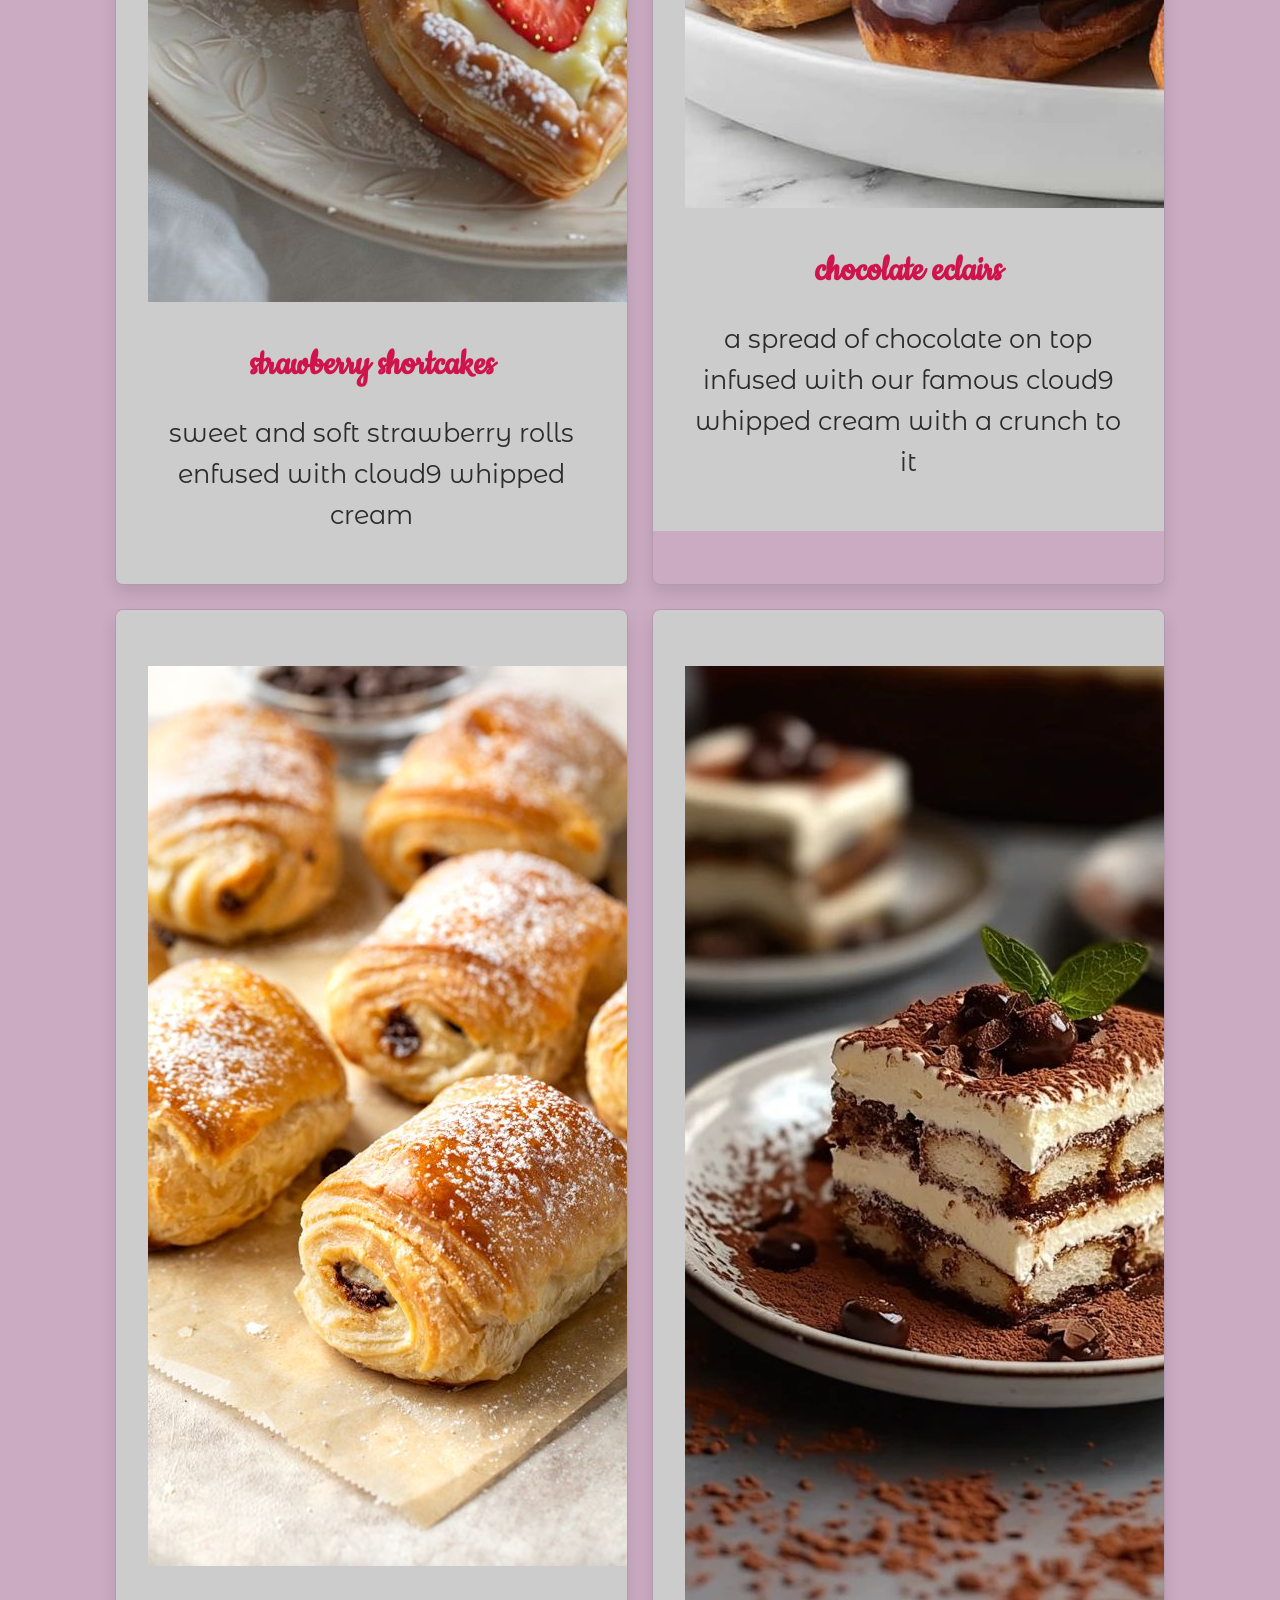
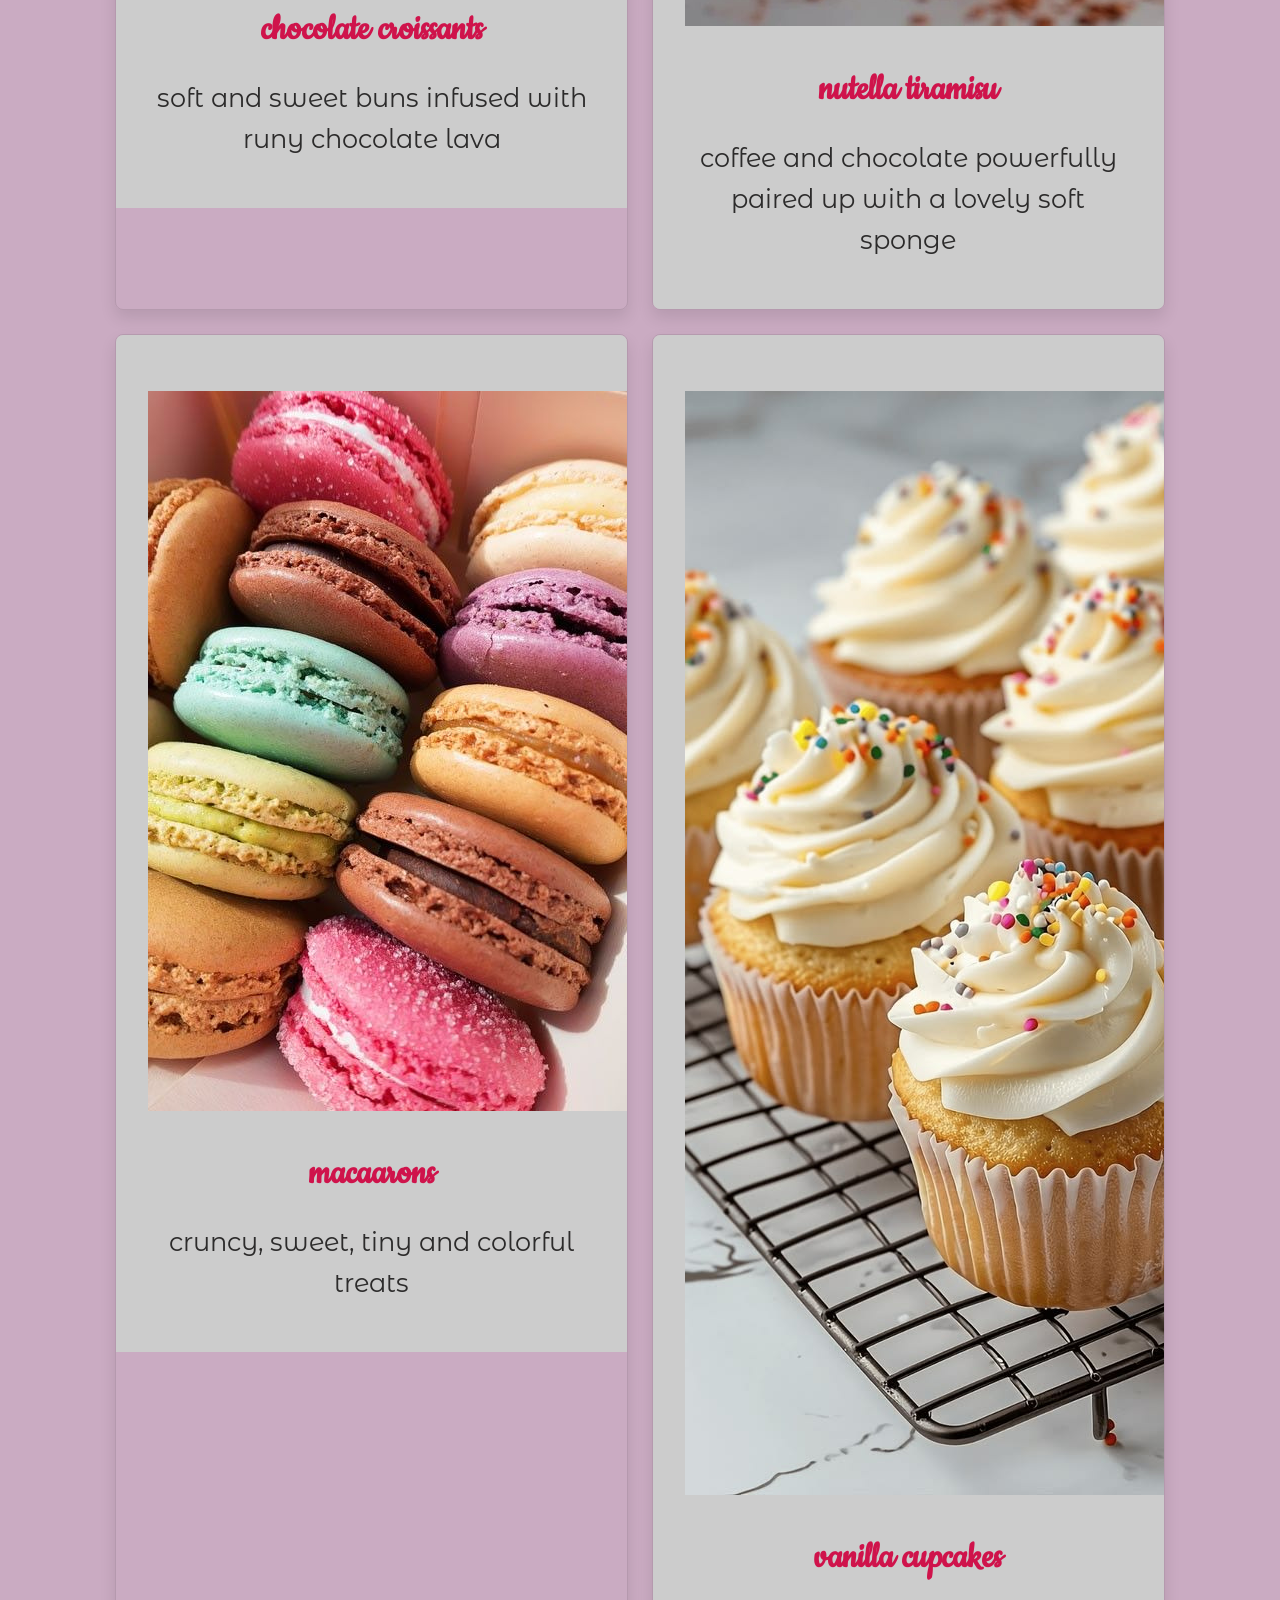
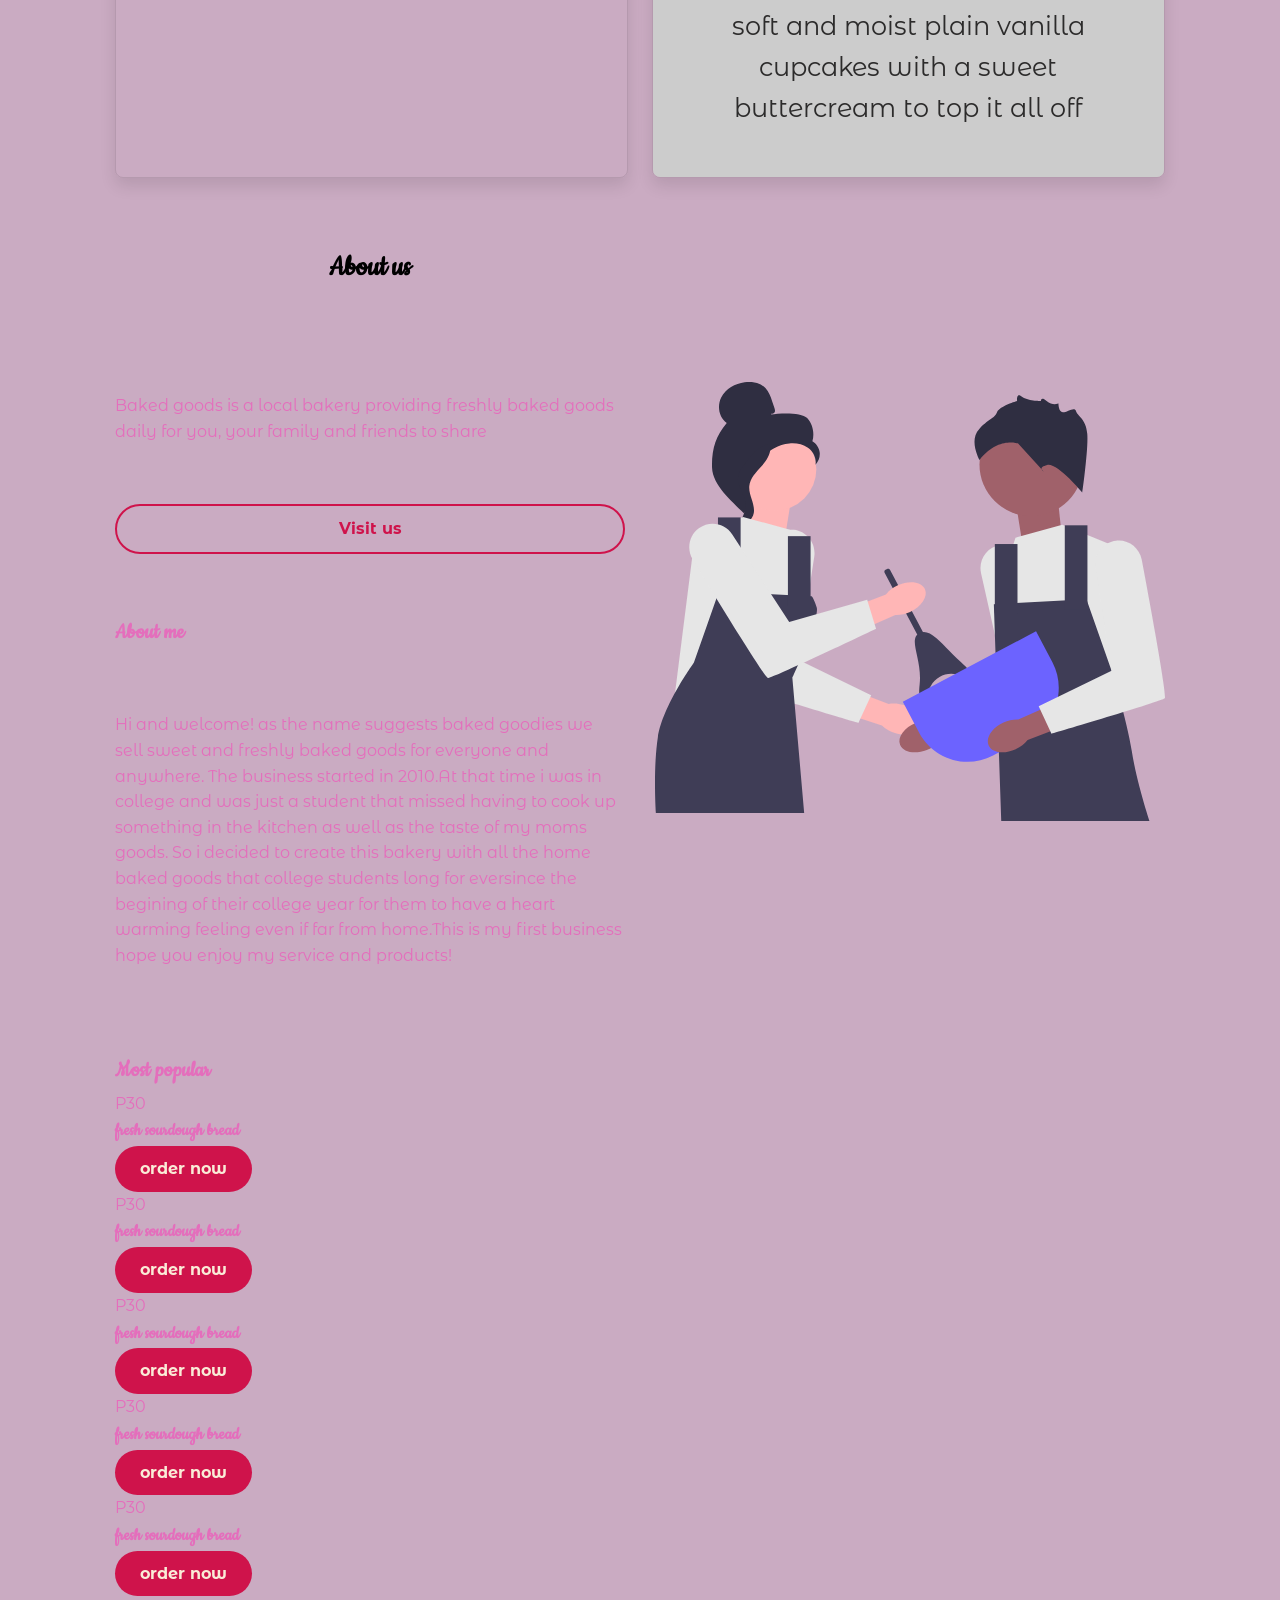
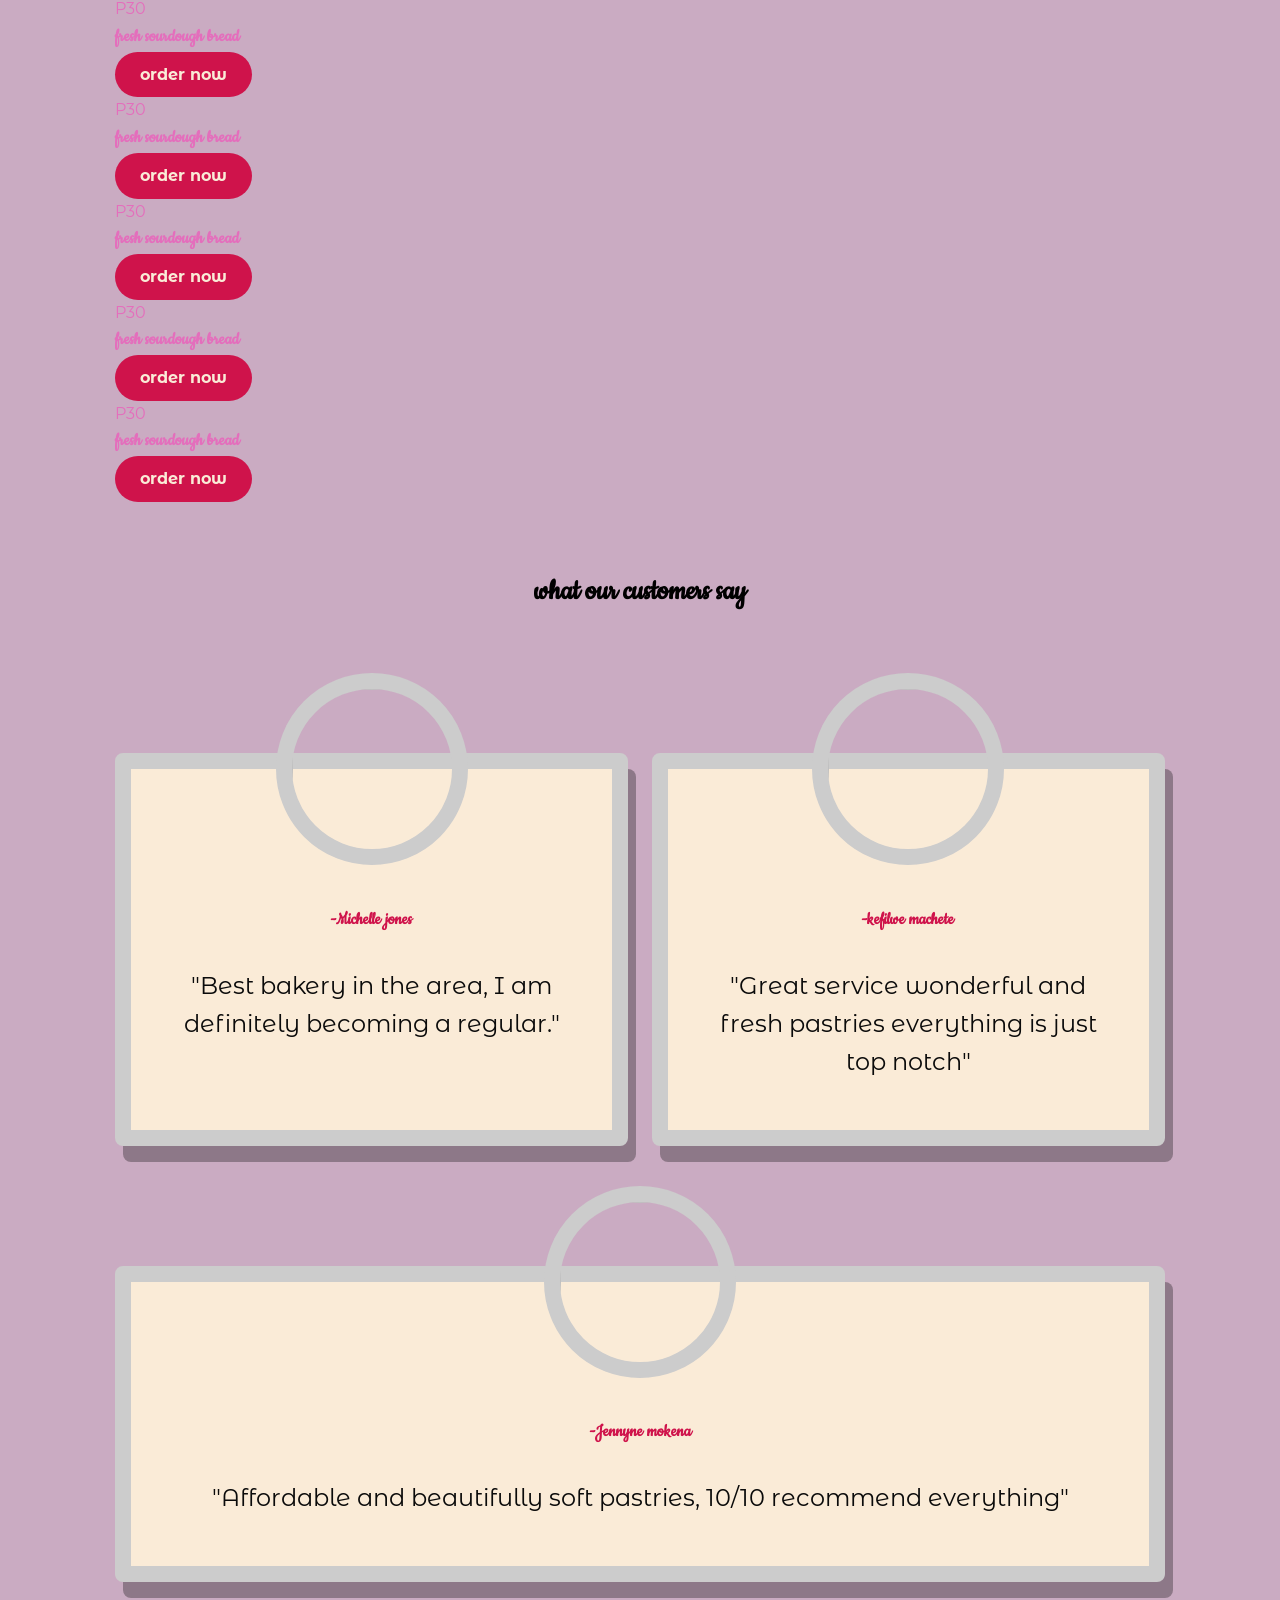
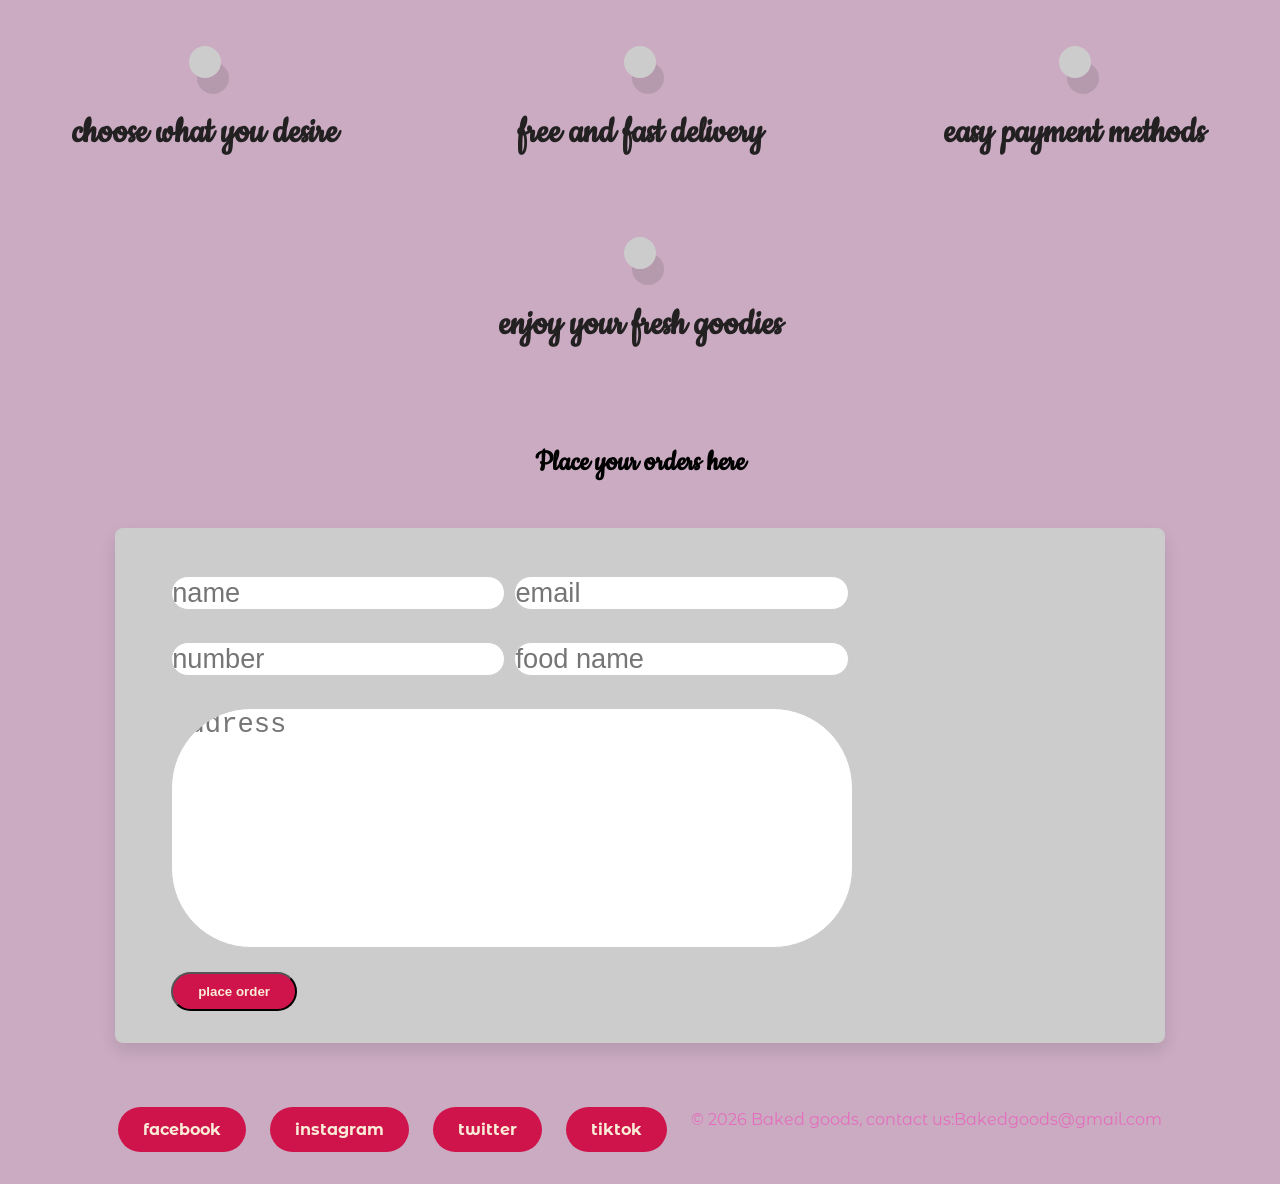
==== commit e4b1f4f0: "Add files via upload" ====
--- a/index.html
+++ b/index.html
@@ -33,9 +33,6 @@
                     <a href="#speciality" class="btn">order now</a>
                 </div>
             </div>
-            <div class="image">
-                <img src="download (1).jfif" alt="">
-            </div>
         </section>
         <!--speciality section-->
         <section id="speciality" class="speciality container">
@@ -359,9 +356,5 @@
                 <p>&copy; 2026 Baked goods, contact us:Bakedgoods@gmail.com</p>
             </div>
         </section>
-        <!--loader-->
-        <div class="loader-container">
-            <img src="images/Baking Cooking Sale Logo.jpg" alt="">
-        </div>
     </body>
 </html>        
--- a/style.css
+++ b/style.css
@@ -417,7 +417,7 @@
 /* footer */ 
 footer{
     background:  rgb(236, 114, 236);
-    color: antiquewhite;
+    color: black;
     padding: 20px 0;
     text-align: center;
 }
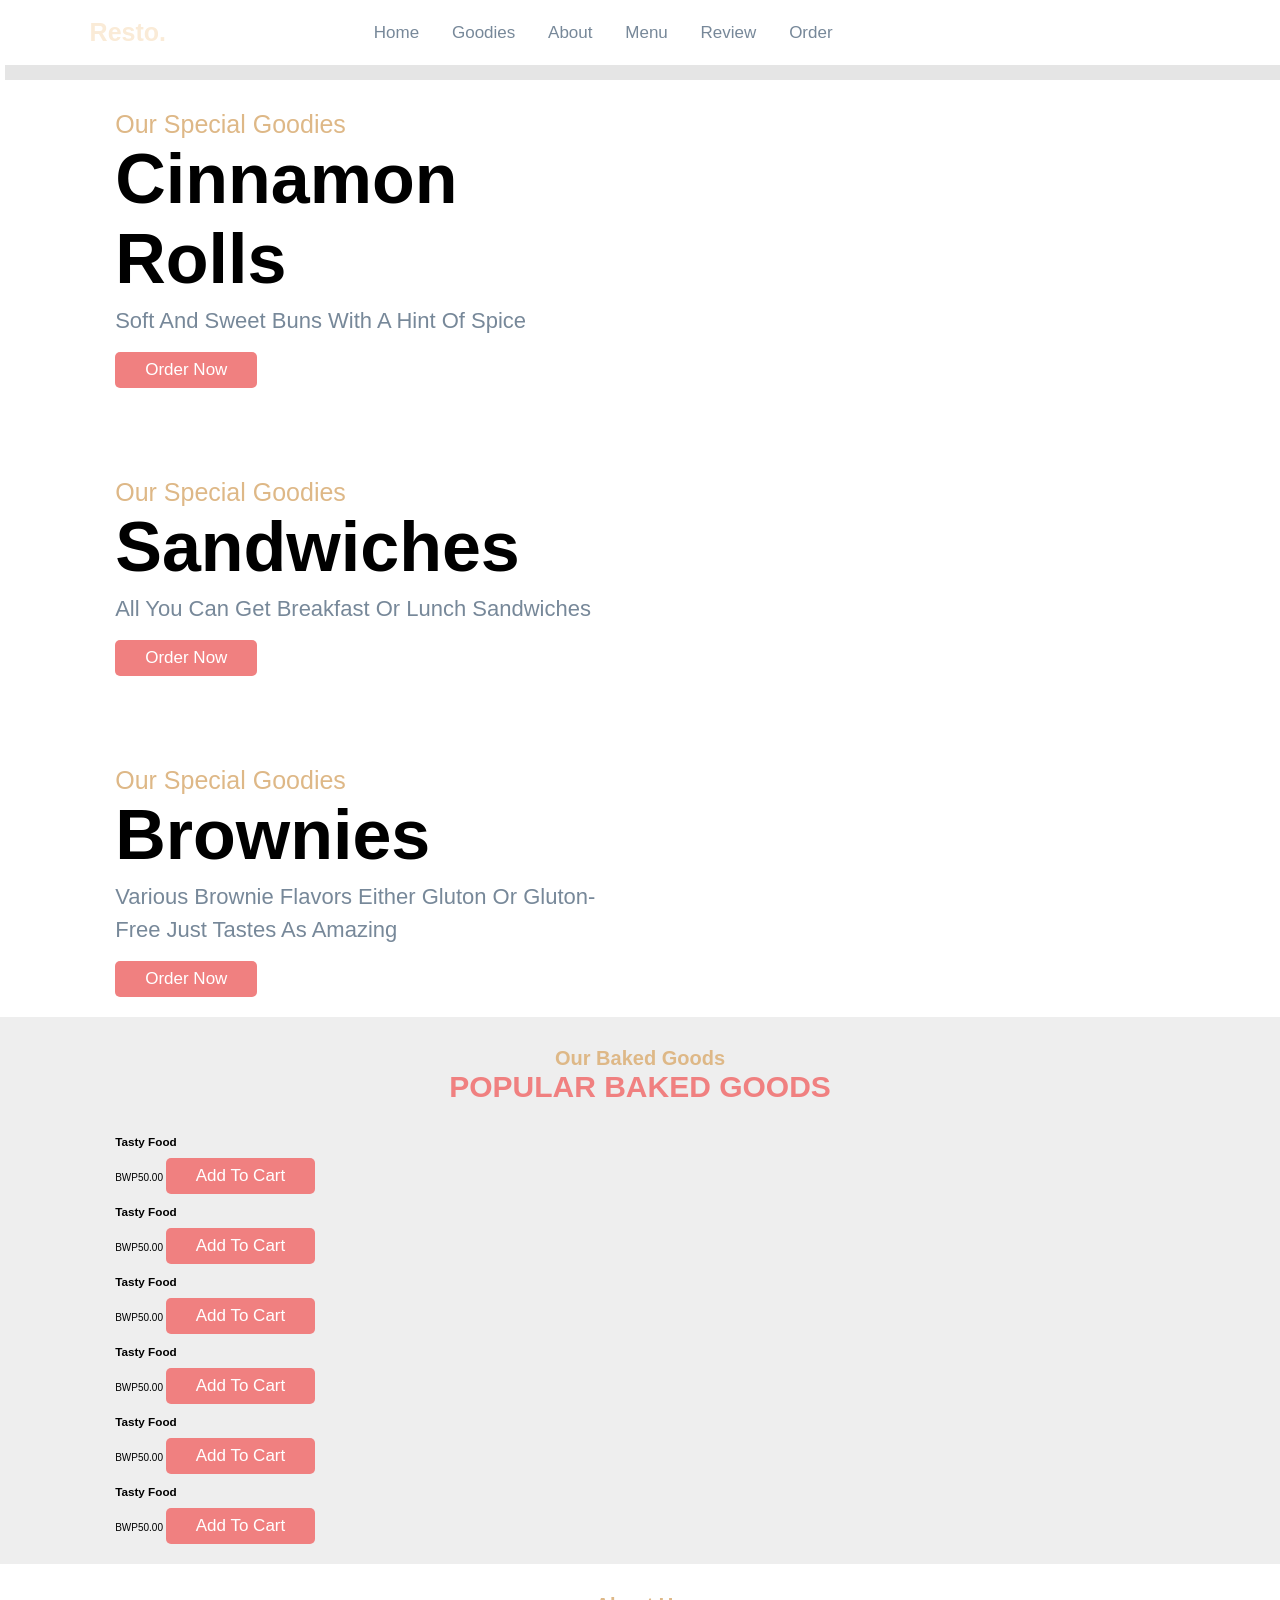
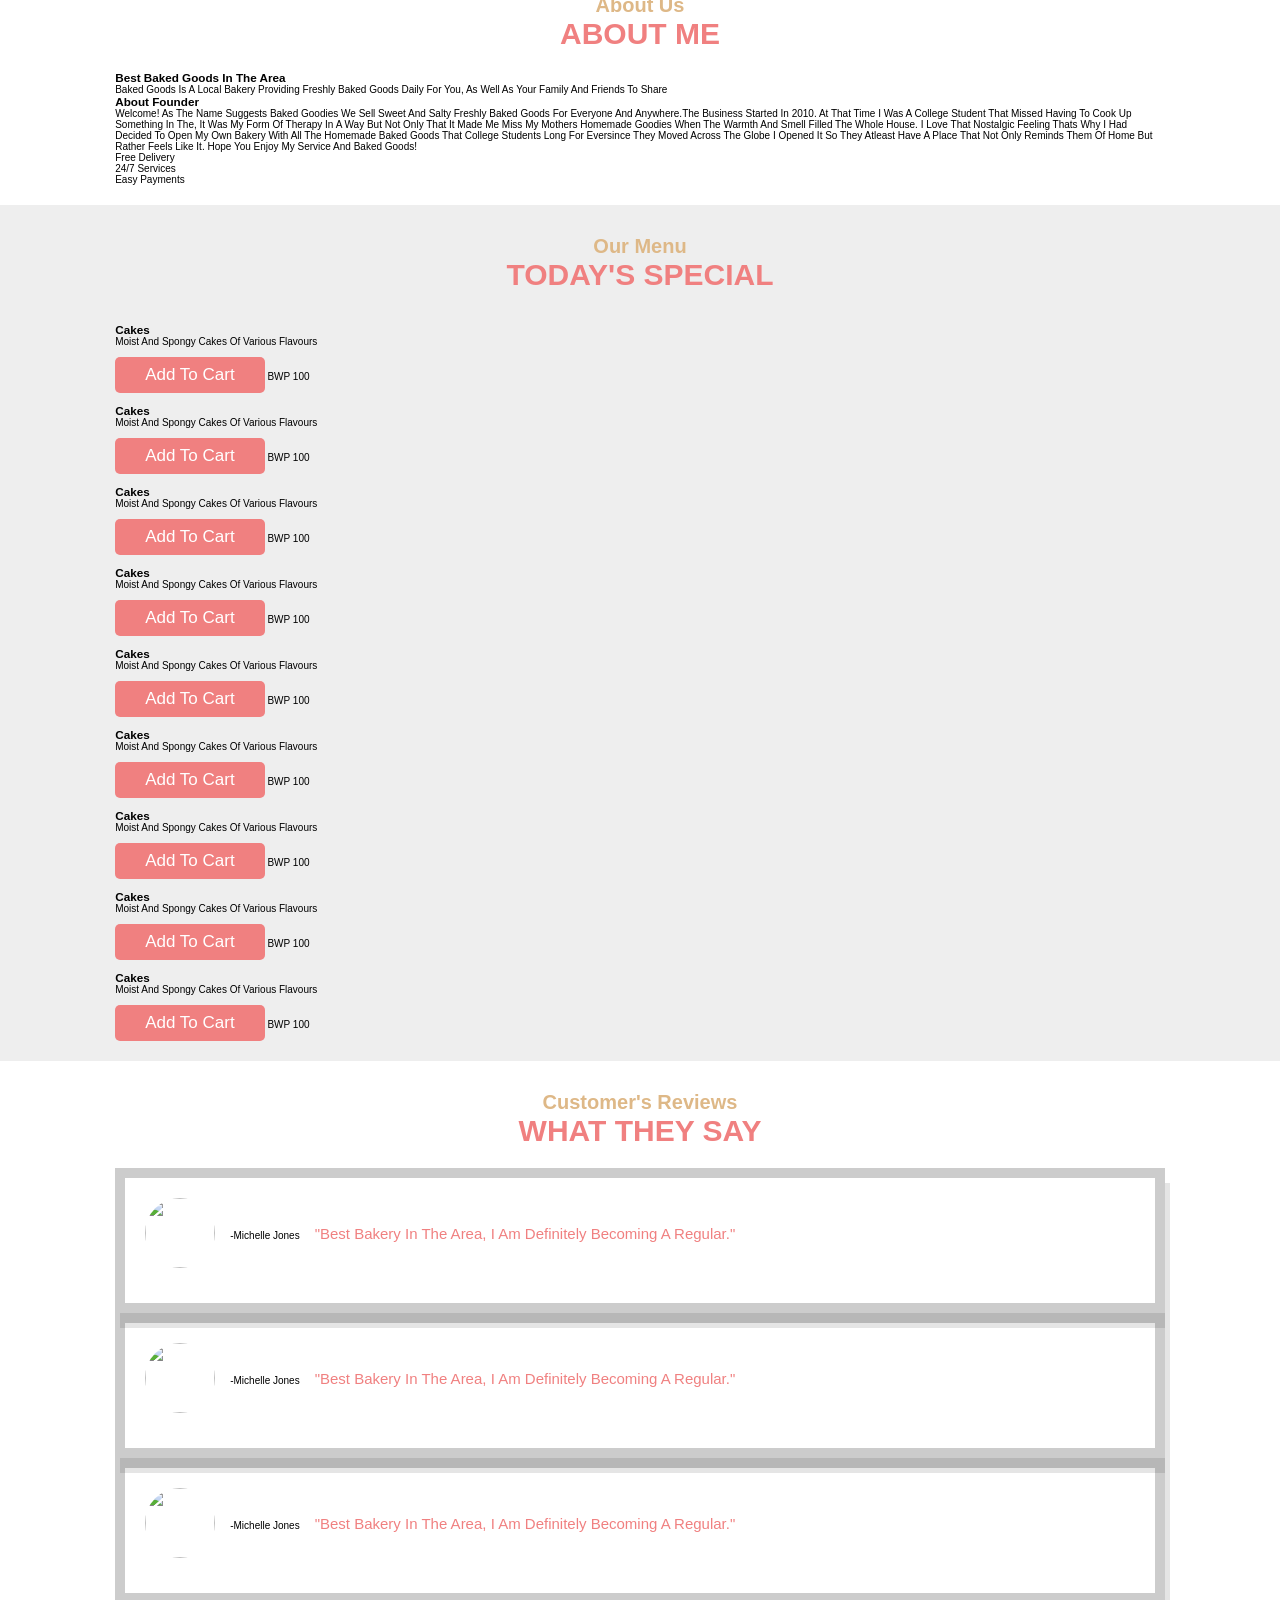
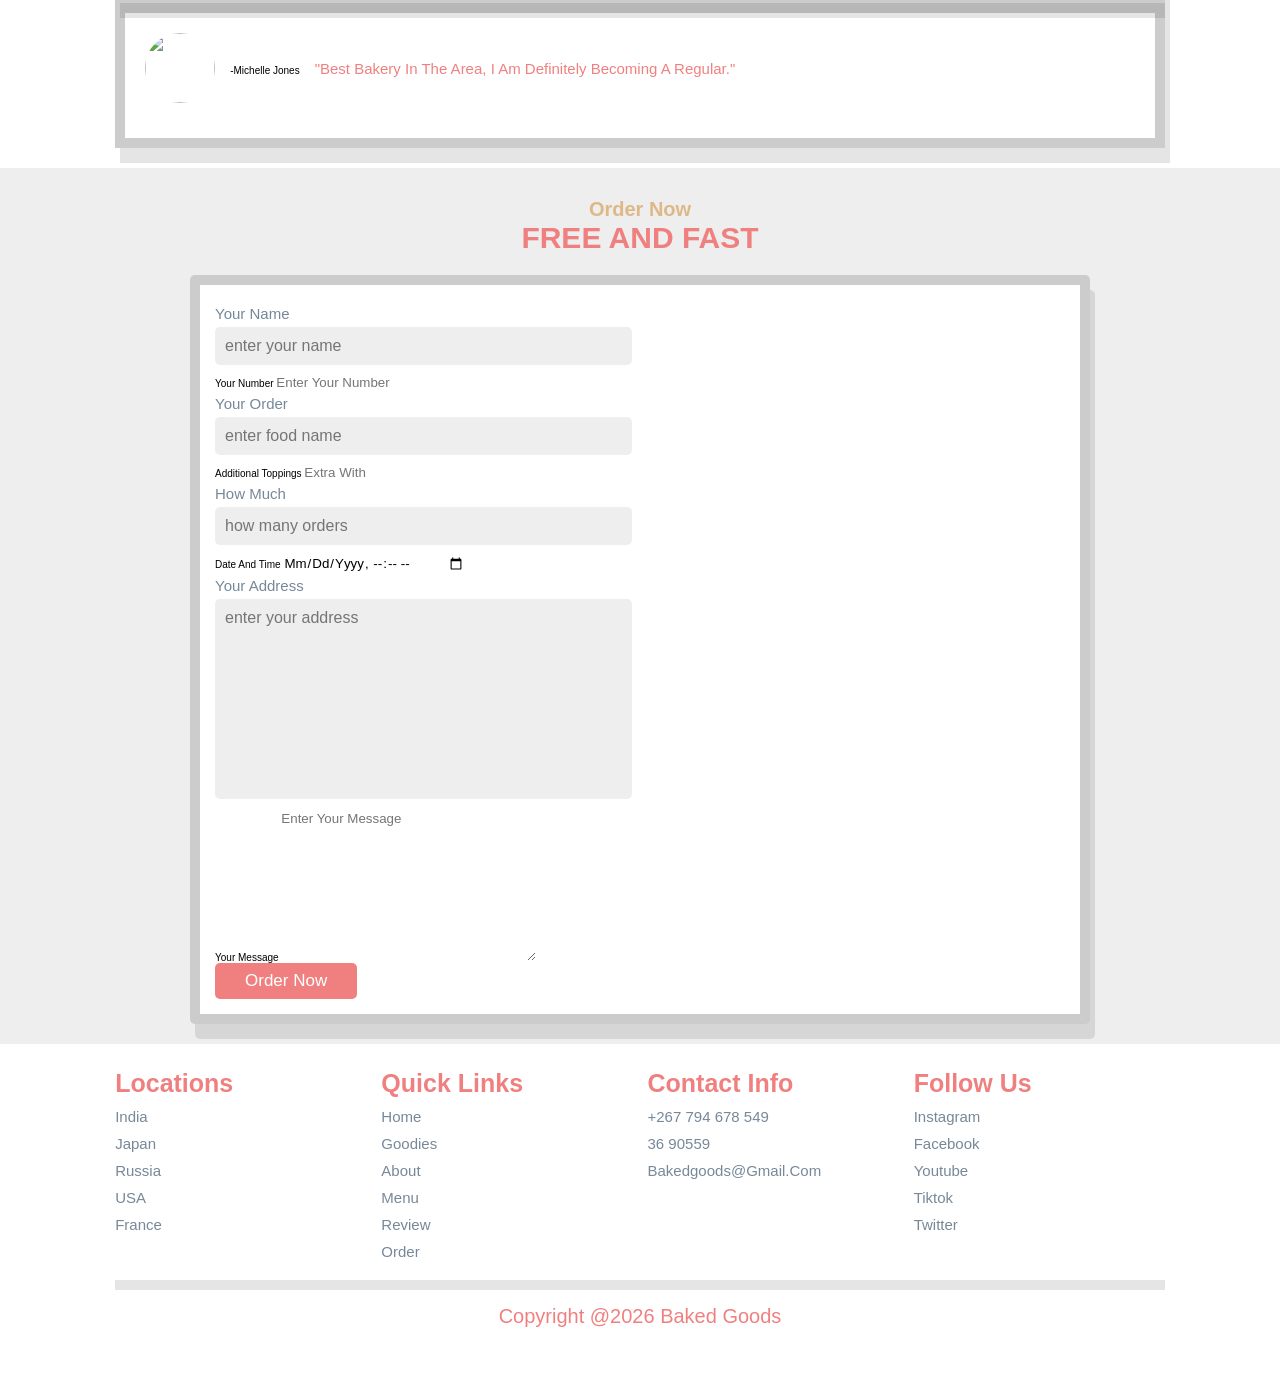
==== commit 6b483921: "Add files via upload" ====
--- a/index.html
+++ b/index.html
@@ -1,275 +1,399 @@
 <!DOCTYPE html>
 <html lang="en">
-    <body>
+    <head>
         <meta charset="UTF-8">
+        <meta http-equv="X-UA-compatible" content="IE=edge">
         <meta name="viewpoint" content="width=device-width, initial-scale=1.0">
         <title>Baked goods website</title>
         <link rel="stylesheet" href="style.css">
+        <link rel="stylesheet" href="https://unpkg.com/swiper/swiper-bundle.mon.css">
         <link href="https://fonts.googleapis.com/css2?family=Cookie&family=Montserrat+Alternates:ital,wght@0,100;0,200;0,300;0,400;0,500;0,600;0,700;0,800;0,900;1,100;1,200;1,300;1,400;1,500;1,600;1,700;1,800;1,900&display=swap" rel="stylesheet">
-        <script src="js/script.js"></script>
-        <header>
-            <nav class="navbar container">
-                <div class="logo">
-                    <img src="Baking Cooking Sale Logo.jpg" alt="baked goods logo">
-                </div>
-                <div id="menu-bar" class="fas fa-bars"></div>
-                <ul class="nav-links">
-                    <li><a href="#home" class="active">home</a></li>
-                    <li><a href="#speciality">speciality</a></li>
-                    <li><a href="#about">about</a></li>
-                    <li><a href="#popular">popular</a></li>
-                    <li><a href="#review">review</a></li>
-                    <li><a href="#order">order</a></li>
-                </ul>
-            </nav>
-        </header>
-        <!--home section-->
-        <section id="home" class="hero">
-            <div class="hero-overlay">
-                <div class="hero-text">
-                    <h1> Welcome to our bakery!</h1>
-                    <p>Here you can order whatever your cravings desire for our lovely pastry lovers we provide them freshly baked
-                        either you want something sweet or salty we got it right here for you all fresh</p>
-                    <a href="#speciality" class="btn">order now</a>
-                </div>
-            </div>
-        </section>
-        <!--speciality section-->
-        <section id="speciality" class="speciality container">
-            <h2 class="section-title">our specialities</h2>
-            <div class="box-container">
-                <div class="box">
-                    <div class="content">
-                    <img src="a42719ac-61d4-490d-bd3d-da18f30c48a3.jpg">
-                    <h3>cinnamon rolls</h3>
-                    <p>soft and sweet buns</p>
-                    </div>
-                </div>
-                <div class="box">
-                    <div class="content">
-                    <img src="59617971-1dca-4176-9fc2-4bade6fad05e.jpg">
-                    <h3>cakes</h3>
-                    <p>fudgy and moist chocolate cake</p>
-                    </div>
-                </div>
-                <div class="box">
-                    <div class="content">
-                    <img src="678a0e98-a6bf-4776-912e-6b2976a5ef6a.jpg">
-                    <h3>frosted lemon cookies</h3>
-                    <p>sweet and sour zesty refreshing cookies</p>
-                    </div>
-                </div>
-                <div class="box">
-                    <div class="content">
-                    <img src="519ec2ac-5b1c-4754-bbd1-a96121facd53.jpg">
-                    <h3>chocolate chip cookies</h3>
-                    <p> warm like mothers homemade cookies </p>
-                    </div>
-                </div>
-                <div class="box">
-                    <div class="content">
-                    <img src="51bcf22d-a40e-44a2-9361-fd8df4cab84b.jpg">
-                    <h3>strawberry shortcakes</h3>
-                    <p>sweet and soft strawberry rolls enfused with cloud9 whipped cream</p>
-                    </div>
-                </div>
-                <div class="box">
-                    <div class="content">
-                    <img src="9d9689ca-07fa-4a5c-bc6b-bb333021a28a.jpg">
-                    <h3>chocolate eclairs</h3>
-                    <p>a spread of chocolate on top infused with our famous cloud9 whipped cream with a crunch to it</p>
-                    </div>
-                </div>
-                <div class="box">
-                    <div class="content">
-                    <img src="53573e24-9553-4dd3-9ffa-207da9bf53d1.jpg">
-                    <h3>chocolate croissants</h3>
-                    <p>soft and sweet buns infused with runy chocolate lava</p>
-                    </div>
-                </div>
-                <div class="box">
-                    <div class="content">
-                    <img src="461b28d8-9879-4e08-8198-598fd357d1af.jpg">
-                    <h3>nutella tiramisu</h3>
-                    <p>coffee and chocolate powerfully paired up with a lovely soft sponge</p>
-                    </div>
-                </div>
-                <div class="box">
-                    <div class="content">
-                    <img src="7aa7a571-cf4b-409d-b850-f43cd548d99e.jpg">
-                    <h3>macaarons</h3>
-                    <p>cruncy, sweet, tiny and colorful treats</p>
-                    </div>
-                </div>
-                <div class="box">
-                    <div class="content">
-                    <img src="19e5605f-9276-43eb-87a0-1e18390ef603.jpg">
-                    <h3>vanilla cupcakes</h3>
-                    <p>soft and moist plain vanilla cupcakes with a sweet buttercream to top it all off</p>
-                    </div>
-                </div>
-            </div>
+    </head>
+    <body>
+    <header> 
+        <a href="#" class="logo"><i class="fas-fa-untensils"></i>resto.</a>
+        <nav class="navbar">
+            <a href="#home">home</a>
+            <a href="#goodies">goodies</a>
+            <a href="#about">about</a>
+            <a href="#menu">menu</a>
+            <a href="#review">review</a>
+            <a href="#order">order</a>
+        </nav>
+        <div class="icons">
+            <i class="fas fa-bars" id="menu-bars"></i>
+            <i class="fas fa-search" id="search-icons"></i>
+            <a href="#" class="fas fa-heart"></a>
+            <a href="#" class="fas fa-shopping-cart"></a>
+        </div>
+    </header>
+    <!--serch form-->
+    <form action="" id="search-form">
+        <input type="search" placeholder="search here" name="" id="search-box">
+        <label for="search-box" class="fas-fa-search"></label>
+        <i class="fas fa-times" id="close"></i>
+    </form>
+    <!--home section-->
+    <section class="home" id="home">
+        <div class="swipper-container home-slider">
+            <div class="swiper-wraper wrapper">
+                <div class="swiper-slide slide">
+                    <div class="content">
+                        <span>our special goodies</span>
+                        <h3>cinnamon rolls</h3>
+                        <p>soft and sweet buns with a hint of spice</p>
+                        <a href="#" class="btn">order now</a>
+                    </div>
+                    <div class="image">
+                        <img src="image/download (1).jfif" alt="">
+                    </div>
+                </div>
+                <div class="swiper-slide slide">
+                    <div class="content">
+                        <span>our special goodies</span>
+                        <h3>sandwiches</h3>
+                        <p>all you can get breakfast or lunch sandwiches</p>
+                        <a href="#" class="btn">order now</a>
+                    </div>
+                    <div class="image">
+                        <img src="image/download (1).jfif" alt="">
+                    </div>
+                </div>
+                <div class="swiper-slide slide">
+                    <div class="content">
+                        <span>our special goodies</span>
+                        <h3>brownies</h3>
+                        <p>various brownie flavors either gluton or gluton-free just tastes as amazing</p>
+                        <a href="#" class="btn">order now</a>
+                    </div>
+                    <div class="image">
+                        <img src="image/download (1).jfif" alt="">
+                    </div>
+                </div>
+            </div>
+            <div class="swiper-pagniation"></div>
+        </div>
+    </section>
+    <!--goodies section-->
+    <section class="goodies" id="goodies">
+        <h3 class="sub-heading">our baked goods</h3>
+        <h1 class="heading">popular baked goods</h1>
+        <div class="box-container">
+            <div class="box">
+                <a href="#" class="fas fa-heart"></a>
+                <a href="#" class="fas fa-eye"></a>
+                <img src="images/" alt="">
+                <h3>tasty food</h3>
+                <div class="stars">
+                    <i class="fas fa-star"></i>
+                    <i class="fas fa-star"></i>
+                    <i class="fas fa-star"></i>
+                    <i class="fas fa-star"></i>
+                    <i class="fas fa-star-half-alt"></i>
+                </div>
+                <span>BWP50.00</span>
+                <a href="#" class="btn">add to cart</a>
+            </div>
+            <div class="box">
+                <a href="#" class="fas fa-heart"></a>
+                <a href="#" class="fas fa-eye"></a>
+                <img src="images/" alt="">
+                <h3>tasty food</h3>
+                <div class="stars">
+                    <i class="fas fa-star"></i>
+                    <i class="fas fa-star"></i>
+                    <i class="fas fa-star"></i>
+                    <i class="fas fa-star"></i>
+                    <i class="fas fa-star-half-alt"></i>
+                </div>
+                <span>BWP50.00</span>
+                <a href="#" class="btn">add to cart</a>
+            </div>
+            <div class="box">
+                <a href="#" class="fas fa-heart"></a>
+                <a href="#" class="fas fa-eye"></a>
+                <img src="images/" alt="">
+                <h3>tasty food</h3>
+                <div class="stars">
+                    <i class="fas fa-star"></i>
+                    <i class="fas fa-star"></i>
+                    <i class="fas fa-star"></i>
+                    <i class="fas fa-star"></i>
+                    <i class="fas fa-star-half-alt"></i>
+                </div>
+                <span>BWP50.00</span>
+                <a href="#" class="btn">add to cart</a>
+            </div><div class="box">
+                <a href="#" class="fas fa-heart"></a>
+                <a href="#" class="fas fa-eye"></a>
+                <img src="images/" alt="">
+                <h3>tasty food</h3>
+                <div class="stars">
+                    <i class="fas fa-star"></i>
+                    <i class="fas fa-star"></i>
+                    <i class="fas fa-star"></i>
+                    <i class="fas fa-star"></i>
+                    <i class="fas fa-star-half-alt"></i>
+                </div>
+                <span>BWP50.00</span>
+                <a href="#" class="btn">add to cart</a>
+            </div>
+            <div class="box">
+                <a href="#" class="fas fa-heart"></a>
+                <a href="#" class="fas fa-eye"></a>
+                <img src="images/" alt="">
+                <h3>tasty food</h3>
+                <div class="stars">
+                    <i class="fas fa-star"></i>
+                    <i class="fas fa-star"></i>
+                    <i class="fas fa-star"></i>
+                    <i class="fas fa-star"></i>
+                    <i class="fas fa-star-half-alt"></i>
+                </div>
+                <span>BWP50.00</span>
+                <a href="#" class="btn">add to cart</a>
+            </div>
+            <div class="box">
+                <a href="#" class="fas fa-heart"></a>
+                <a href="#" class="fas fa-eye"></a>
+                <img src="images/" alt="">
+                <h3>tasty food</h3>
+                <div class="stars">
+                    <i class="fas fa-star"></i>
+                    <i class="fas fa-star"></i>
+                    <i class="fas fa-star"></i>
+                    <i class="fas fa-star"></i>
+                    <i class="fas fa-star-half-alt"></i>
+                </div>
+                <span>BWP50.00</span>
+                <a href="#" class="btn">add to cart</a>
+            </div>
+        </div>
         </section>
         <!--about section-->
-        <section id="about" class="about container">
-            <div class="about-text">
-                <h2 class="section-title">About us</h2>
-                <p>Baked goods is a local bakery providing freshly baked goods daily for you, your family and friends to share</p>
-                <a href="#contact" class="btn secondary-btn">Visit us</a>
-                <h2>About me</h2>
-                <p>Hi and welcome! as the name suggests baked goodies we sell sweet and freshly baked goods for everyone and anywhere.
-                   The business started in 2010.At that time i was in college and was just a student that missed having to cook up something in the kitchen as well as the taste of my moms goods.
-                   So i decided to create this bakery with all the home baked goods that college students long for eversince the begining of their college year for them to have a heart warming 
-                   feeling even if far from home.This is my first business hope you enjoy my service and products!</p>
-            </div>
-            <div class="about-img">
-                <img src="undraw_cooking_j2pu.svg">
+        <section class="about" id="about">
+            <h3 class="sub-heading">about us</h3>
+            <h1 class="heading">about me</h1>
+            <div class="row">
+                <img src="images/" alt="">
+            </div>
+
+            <div class="content">
+                <h3>best baked goods in the area</h3>
+                <p>Baked goods is a local bakery providing freshly baked goods daily for you, 
+                    as well as your family and friends to share</p>
+                <h3>about founder</h3>
+                <p>Welcome! as the name suggests baked goodies we sell sweet and salty freshly baked goods for everyone
+                    and anywhere.The business started in 2010. At that time i was a college student that missed having
+                    to cook up something in the, it was my form of therapy in a way but not only that it made me miss my 
+                    mothers homemade goodies when the warmth and smell filled the whole house. I love that nostalgic feeling
+                    thats why i had decided to open my own bakery with all the homemade baked goods that college students long
+                    for eversince they moved across the globe I opened it so they atleast have a place that not only reminds them
+                    of home but rather feels like it. Hope you enjoy my service and baked goods! </p>    
+                    <div class="icons">
+                        <i class="fas fa-shipping-fast"></i>
+                        <span>free delivery</span>
+                    </div>
+                    <div class="icons">
+                        <i class="fas fa-headset"></i>
+                        <span>24/7 services</span>
+                    </div>
+                    <div class="icons">
+                        <i class="fas fa-dollar-sign"></i>
+                        <span>easy payments</span>
+                    </div>
             </div>
         </section>
-        <!--popular section-->
-        <section id="popular" class="popular container">
-            <h1 class="heading">Most popular</h1>
-            <div clas="box-container">
-                <div class="box">
-                    <span class="price">P30</span>
-                    <img src="images/download (6).jfif" alt="">
-                    <h3>fresh sourdough bread</h3>
-                    <div class="stars">
-                        <i class="fas fa-star"></i>
-                        <i class="fas fa-star"></i>
-                        <i class="fas fa-star"></i>
-                        <i class="fas fa-star"></i>
-                        <i class="fas fa-star"></i>
-                    </div>
-                    <a href="#" class="btn">order now</a>
-                </div>
-            </div>
-            <div class="box">
-                    <span class="price">P30</span>
-                    <img src="images/download (6).jfif" alt="">
-                    <h3>fresh sourdough bread</h3>
-                    <div class="stars">
-                        <i class="fas fa-star"></i>
-                        <i class="fas fa-star"></i>
-                        <i class="fas fa-star"></i>
-                        <i class="fas fa-star"></i>
-                        <i class="fas fa-star"></i>
-                    </div>
-                    <a href="#" class="btn">order now</a>
-                </div>
-                <div class="box">
-                    <span class="price">P30</span>
-                    <img src="images/download (6).jfif" alt="">
-                    <h3>fresh sourdough bread</h3>
-                    <div class="stars">
-                        <i class="fas fa-star"></i>
-                        <i class="fas fa-star"></i>
-                        <i class="fas fa-star"></i>
-                        <i class="fas fa-star"></i>
-                        <i class="fas fa-star"></i>
-                    </div>
-                    <a href="#" class="btn">order now</a>
-                </div>
-                <div class="box">
-                    <span class="price">P30</span>
-                    <img src="images/download (6).jfif" alt="">
-                    <h3>fresh sourdough bread</h3>
-                    <div class="stars">
-                        <i class="fas fa-star"></i>
-                        <i class="fas fa-star"></i>
-                        <i class="fas fa-star"></i>
-                        <i class="fas fa-star"></i>
-                        <i class="fas fa-star"></i>
-                    </div>
-                    <a href="#" class="btn">order now</a>
-                </div>
-                <div class="box">
-                    <span class="price">P30</span>
-                    <img src="images/download (6).jfif" alt="">
-                    <h3>fresh sourdough bread</h3>
-                    <div class="stars">
-                        <i class="fas fa-star"></i>
-                        <i class="fas fa-star"></i>
-                        <i class="fas fa-star"></i>
-                        <i class="fas fa-star"></i>
-                        <i class="fas fa-star"></i>
-                    </div>
-                    <a href="#" class="btn">order now</a>
-                </div>
-                <div class="box">
-                    <span class="price">P30</span>
-                    <img src="images/download (6).jfif" alt="">
-                    <h3>fresh sourdough bread</h3>
-                    <div class="stars">
-                        <i class="fas fa-star"></i>
-                        <i class="fas fa-star"></i>
-                        <i class="fas fa-star"></i>
-                        <i class="fas fa-star"></i>
-                        <i class="fas fa-star"></i>
-                    </div>
-                    <a href="#" class="btn">order now</a>
-                </div>
-                <div class="box">
-                    <span class="price">P30</span>
-                    <img src="images/download (6).jfif" alt="">
-                    <h3>fresh sourdough bread</h3>
-                    <div class="stars">
-                        <i class="fas fa-star"></i>
-                        <i class="fas fa-star"></i>
-                        <i class="fas fa-star"></i>
-                        <i class="fas fa-star"></i>
-                        <i class="fas fa-star"></i>
-                    </div>
-                    <a href="#" class="btn">order now</a>
-                </div>
-                <div class="box">
-                    <span class="price">P30</span>
-                    <img src="images/download (6).jfif" alt="">
-                    <h3>fresh sourdough bread</h3>
-                    <div class="stars">
-                        <i class="fas fa-star"></i>
-                        <i class="fas fa-star"></i>
-                        <i class="fas fa-star"></i>
-                        <i class="fas fa-star"></i>
-                        <i class="fas fa-star"></i>
-                    </div>
-                    <a href="#" class="btn">order now</a>
-                </div>
-                <div class="box">
-                    <span class="price">P30</span>
-                    <img src="images/download (6).jfif" alt="">
-                    <h3>fresh sourdough bread</h3>
-                    <div class="stars">
-                        <i class="fas fa-star"></i>
-                        <i class="fas fa-star"></i>
-                        <i class="fas fa-star"></i>
-                        <i class="fas fa-star"></i>
-                        <i class="fas fa-star"></i>
-                    </div>
-                    <a href="#" class="btn">order now</a>
-                </div>
-                <div class="box">
-                    <span class="price">P30</span>
-                    <img src="images/download (6).jfif" alt="">
-                    <h3>fresh sourdough bread</h3>
-                    <div class="stars">
-                        <i class="fas fa-star"></i>
-                        <i class="fas fa-star"></i>
-                        <i class="fas fa-star"></i>
-                        <i class="fas fa-star"></i>
-                        <i class="fas fa-star"></i>
-                    </div>
-                    <a href="#" class="btn">order now</a>
-                </div>
+        <!--menu section-->
+        <section class="menu" id="menu">
+            <h3 class="sub-heading">our menu</h3>
+            <h1 class="heading">today's special</h1>
+            <div class="box-container">
+                <div class="box">
+                    <div class="imag">
+                        <img src="images/" alt="">
+                        <a href="#" class="fas fa-heart"></a>
+                    </div>
+                    <div class="content">
+                        <div class="stars">
+                            <i class="fas fa-star"></i>
+                            <i class="fas fa-star"></i>
+                            <i class="fas fa-star"></i>
+                            <i class="fas fa-star"></i>
+                            <i class="fas fa-star-half-alt"></i>
+                        </div>
+                        <h3>cakes</h3>
+                        <p>moist and spongy cakes of various flavours</p>
+                        <a href="#" class="btn">add to cart</a>
+                        <span class="price">BWP 100</span>
+                    </div>
+                </div>
+                <div class="box">
+                    <div class="imag">
+                        <img src="images/" alt="">
+                        <a href="#" class="fas fa-heart"></a>
+                    </div>
+                    <div class="content">
+                        <div class="stars">
+                            <i class="fas fa-star"></i>
+                            <i class="fas fa-star"></i>
+                            <i class="fas fa-star"></i>
+                            <i class="fas fa-star"></i>
+                            <i class="fas fa-star-half-alt"></i>
+                        </div>
+                        <h3>cakes</h3>
+                        <p>moist and spongy cakes of various flavours</p>
+                        <a href="#" class="btn">add to cart</a>
+                        <span class="price">BWP 100</span>
+                    </div>
+                </div>
+                <div class="box">
+                    <div class="imag">
+                        <img src="images/" alt="">
+                        <a href="#" class="fas fa-heart"></a>
+                    </div>
+                    <div class="content">
+                        <div class="stars">
+                            <i class="fas fa-star"></i>
+                            <i class="fas fa-star"></i>
+                            <i class="fas fa-star"></i>
+                            <i class="fas fa-star"></i>
+                            <i class="fas fa-star-half-alt"></i>
+                        </div>
+                        <h3>cakes</h3>
+                        <p>moist and spongy cakes of various flavours</p>
+                        <a href="#" class="btn">add to cart</a>
+                        <span class="price">BWP 100</span>
+                    </div>
+                </div>
+                <div class="box">
+                    <div class="imag">
+                        <img src="images/" alt="">
+                        <a href="#" class="fas fa-heart"></a>
+                    </div>
+                    <div class="content">
+                        <div class="stars">
+                            <i class="fas fa-star"></i>
+                            <i class="fas fa-star"></i>
+                            <i class="fas fa-star"></i>
+                            <i class="fas fa-star"></i>
+                            <i class="fas fa-star-half-alt"></i>
+                        </div>
+                        <h3>cakes</h3>
+                        <p>moist and spongy cakes of various flavours</p>
+                        <a href="#" class="btn">add to cart</a>
+                        <span class="price">BWP 100</span>
+                    </div>
+                </div>
+                <div class="box">
+                    <div class="imag">
+                        <img src="images/" alt="">
+                        <a href="#" class="fas fa-heart"></a>
+                    </div>
+                    <div class="content">
+                        <div class="stars">
+                            <i class="fas fa-star"></i>
+                            <i class="fas fa-star"></i>
+                            <i class="fas fa-star"></i>
+                            <i class="fas fa-star"></i>
+                            <i class="fas fa-star-half-alt"></i>
+                        </div>
+                        <h3>cakes</h3>
+                        <p>moist and spongy cakes of various flavours</p>
+                        <a href="#" class="btn">add to cart</a>
+                        <span class="price">BWP 100</span>
+                    </div>
+                </div>
+                <div class="box">
+                    <div class="imag">
+                        <img src="images/" alt="">
+                        <a href="#" class="fas fa-heart"></a>
+                    </div>
+                    <div class="content">
+                        <div class="stars">
+                            <i class="fas fa-star"></i>
+                            <i class="fas fa-star"></i>
+                            <i class="fas fa-star"></i>
+                            <i class="fas fa-star"></i>
+                            <i class="fas fa-star-half-alt"></i>
+                        </div>
+                        <h3>cakes</h3>
+                        <p>moist and spongy cakes of various flavours</p>
+                        <a href="#" class="btn">add to cart</a>
+                        <span class="price">BWP 100</span>
+                    </div>
+                </div>
+                <div class="box">
+                    <div class="imag">
+                        <img src="images/" alt="">
+                        <a href="#" class="fas fa-heart"></a>
+                    </div>
+                    <div class="content">
+                        <div class="stars">
+                            <i class="fas fa-star"></i>
+                            <i class="fas fa-star"></i>
+                            <i class="fas fa-star"></i>
+                            <i class="fas fa-star"></i>
+                            <i class="fas fa-star-half-alt"></i>
+                        </div>
+                        <h3>cakes</h3>
+                        <p>moist and spongy cakes of various flavours</p>
+                        <a href="#" class="btn">add to cart</a>
+                        <span class="price">BWP 100</span>
+                    </div>
+                </div>
+                <div class="box">
+                    <div class="imag">
+                        <img src="images/" alt="">
+                        <a href="#" class="fas fa-heart"></a>
+                    </div>
+                    <div class="content">
+                        <div class="stars">
+                            <i class="fas fa-star"></i>
+                            <i class="fas fa-star"></i>
+                            <i class="fas fa-star"></i>
+                            <i class="fas fa-star"></i>
+                            <i class="fas fa-star-half-alt"></i>
+                        </div>
+                        <h3>cakes</h3>
+                        <p>moist and spongy cakes of various flavours</p>
+                        <a href="#" class="btn">add to cart</a>
+                        <span class="price">BWP 100</span>
+                    </div>
+                </div>
+                <div class="box">
+                    <div class="imag">
+                        <img src="images/" alt="">
+                        <a href="#" class="fas fa-heart"></a>
+                    </div>
+                    <div class="content">
+                        <div class="stars">
+                            <i class="fas fa-star"></i>
+                            <i class="fas fa-star"></i>
+                            <i class="fas fa-star"></i>
+                            <i class="fas fa-star"></i>
+                            <i class="fas fa-star-half-alt"></i>
+                        </div>
+                        <h3>cakes</h3>
+                        <p>moist and spongy cakes of various flavours</p>
+                        <a href="#" class="btn">add to cart</a>
+                        <span class="price">BWP 100</span>
+                    </div>
+                </div>
+            </div>
         </section>
         <!--review section-->
-        <section id="review" class="review container">
-            <div class="container">
-                <h2 class="section-title">what our customers say</h2>
-                <div class="box-container">
-                    <div class="box">
-                        <img src="images/" alt="">
-                        <h3>-Michelle jones</h3>
+        <section class="review" id="review">
+            <h3 class="sub-heading">customer's reviews</h3>
+            <h1 class="heading">what they say</h1>
+            <div class="swipper-container review-slider">
+                <div class="swiper-wrapper">
+                    <div class="swiper-slide slide">
+                        <i class="fas fa-quote-right"></i>
+                        <div class="user">
+                            <img src="images/" alt="">
+                            <div class="user-info">
+                            <h3></h3>-Michelle jones</h3>
                         <div class="stars">
                             <i class="fas fa-star"></i>
                             <i class="fas fa-star"></i>
@@ -277,11 +401,20 @@
                             <i class="fas fa-star"></i>
                             <i class="far fa-star"></i>
                         </div>
+                            </div>
                         <p>"Best bakery in the area, I am definitely becoming a regular."</p>
-                    </div>
-                    <div class="box">
-                        <img src="images/" alt="">
-                        <h3>-kefilwe machete</h3>
+                        </div>
+                    </div>
+                </div>
+            </div>
+            <div class="swipper-container review-slider">
+                <div class="swiper-wrapper">
+                    <div class="swiper-slide slide">
+                        <i class="fas fa-quote-right"></i>
+                        <div class="user">
+                            <img src="images/" alt="">
+                            <div class="user-info">
+                            <h3></h3>-Michelle jones</h3>
                         <div class="stars">
                             <i class="fas fa-star"></i>
                             <i class="fas fa-star"></i>
@@ -289,11 +422,19 @@
                             <i class="fas fa-star"></i>
                             <i class="far fa-star"></i>
                         </div>
-                        <p>"Great service wonderful and fresh pastries everything is just top notch"</p>
-                    </div>
-                    <div class="box">
-                        <img src="images/" alt="">
-                        <h3>-Jennyne mokena</h3>
+                            </div>
+                        <p>"Best bakery in the area, I am definitely becoming a regular."</p>
+                        </div>
+                    </div>
+                </div>
+            </div><div class="swipper-container review-slider">
+                <div class="swiper-wrapper">
+                    <div class="swiper-slide slide">
+                        <i class="fas fa-quote-right"></i>
+                        <div class="user">
+                            <img src="images/" alt="">
+                            <div class="user-info">
+                            <h3></h3>-Michelle jones</h3>
                         <div class="stars">
                             <i class="fas fa-star"></i>
                             <i class="fas fa-star"></i>
@@ -301,60 +442,126 @@
                             <i class="fas fa-star"></i>
                             <i class="far fa-star"></i>
                         </div>
-                        <p>"Affordable and beautifully soft pastries, 10/10 recommend everything"</p>
-                    </div>
-                </div>
-            </div>
-        </section>
-        <!--steps section-->
-        <section class="steps">
-            <div class="box">
-                <img src="images/" alt="">
-                <h3>choose what you desire</h3>
-            </div>
-            <div class="box">
-                <img src="images/" alt="">
-                <h3>free and fast delivery</h3>
-            </div>
-            <div class="box">
-                <img src="images/" alt="">
-                <h3>easy payment methods</h3>
-            </div>
-            <div class="box">
-                <img src="images/" alt="">
-                <h3>enjoy your fresh goodies</h3>
+                            </div>
+                        <p>"Best bakery in the area, I am definitely becoming a regular."</p>
+                        </div>
+                    </div>
+                </div>
+            </div>
+            <div class="swipper-container review-slider">
+                <div class="swiper-wrapper">
+                    <div class="swiper-slide slide">
+                        <i class="fas fa-quote-right"></i>
+                        <div class="user">
+                            <img src="images/" alt="">
+                            <div class="user-info">
+                            <h3></h3>-Michelle jones</h3>
+                        <div class="stars">
+                            <i class="fas fa-star"></i>
+                            <i class="fas fa-star"></i>
+                            <i class="fas fa-star"></i>
+                            <i class="fas fa-star"></i>
+                            <i class="far fa-star"></i>
+                        </div>
+                            </div>
+                        <p>"Best bakery in the area, I am definitely becoming a regular."</p>
+                        </div>
+                    </div>
+                </div>
             </div>
         </section>
         <!--order section-->
-        <section id="order" class="order container">
-            <h2 class="section-title">Place your orders here</h2>
-            <div class="row">
-                <div class="image">
-                <img src="images/Baking Cooking Sale Logo.jpg" alt="">
-                </div>
+        <section id="order" class="order">
+            <h3 class="sub-heading">Order now</h3>
+            <h1 class="heading">free and fast</h1>
             <form action = "">
                 <div class="inputbox">
-                <input type="text" placeholder="name" required><br>
-                <input type="email" placeholder="email" required><br>
-                </div>
-                <div class="inputbox">
-                <input type="number" placeholder="number" required><br>
-                <input type="text" placeholder="food name" required><br>
-                </div>
-                <textarea placeholder="address" name="" id="" cols="30" rows="10" required></textarea><br>
-                <button type="submit" class="btn">place order</button>
+                    <div class="input">
+                        <span>your name</span>
+                       <input type="text" placeholder="enter your name" required><br> 
+                    </div>
+                </div>
+                <div class="input">
+                    <span>your number</span>
+                    <input type="number" placeholder="enter your number" required><br>
+                </div>
+                 <div class="inputbox">
+                    <div class="input">
+                        <span>your order</span>
+                       <input type="text" placeholder="enter food name" required><br> 
+                    </div>
+                </div>
+                <div class="input">
+                    <span>additional toppings</span>
+                    <input type="text" placeholder="extra with" required><br>
+                </div>
+                 <div class="inputbox">
+                    <div class="input">
+                        <span>how much</span>
+                       <input type="number" placeholder="how many orders" required><br> 
+                    </div>
+                </div>
+                <div class="input">
+                    <span>date and time</span>
+                    <input type="datetime-local"><br>
+                </div>
+                 <div class="inputbox">
+                    <div class="input">
+                        <span>your address</span>
+                        <textarea placeholder="enter your address" name="" id="" cols="30" rows="10" required></textarea><br>
+                    </div>
+                </div>
+                <div class="input">
+                    <span>your message</span>
+                    <textarea placeholder="enter your message" name="" id="" cols="30" rows="10" required></textarea><br>
+                </div>
+            </div>
+            <input type="submit" value="order now" class="btn">
             </form>
-            </div>
         </section>
-        <!--footer-->
+        <!--footer section-->
         <section class ="footer">
-            <div class="share">
-                <a href ="#" class="btn">facebook</a>
-                <a href ="#" class="btn">instagram</a>
-                <a href ="#" class="btn">twitter</a>
-                <a href ="#" class="btn">tiktok</a>
-                <p>&copy; 2026 Baked goods, contact us:Bakedgoods@gmail.com</p>
-            </div>
+            <div class="box-container">
+                <div class="box">
+                    <h3>locations</h3>
+                    <a href ="#">india</a>
+                    <a href ="#">japan</a>
+                    <a href ="#">russia</a>
+                    <a href ="#">USA</a>
+                    <a href ="#">france</a>
+                </div>
+                <div class="box">
+                    <h3>quick links</h3>
+                    <a href ="#home">home</a>
+                    <a href ="#goodies">goodies</a>
+                    <a href ="#about">about</a>
+                    <a href ="#menu">menu</a>
+                    <a href ="#review">review</a>
+                    <a href="#order">order</a>
+                </div>
+                <div class="box">
+                    <h3>contact info</h3>
+                    <a href ="#">+267 794 678 549</a>
+                    <a href ="#">36 90559</a>
+                    <a href ="#">Bakedgoods@gmail.com</a>
+                </div>
+                <div class="box">
+                    <h3>follow us</h3>
+                    <a href ="#">instagram</a>
+                    <a href ="#">facebook</a>
+                    <a href ="#">youtube</a>
+                    <a href ="#">tiktok</a>
+                    <a href ="#">twitter</a>
+                </div>
+            </div>
+                <div class="credit">copyright @2026 Baked Goods</div>
         </section>
+        
+        
+        
+        
+        
+        <script src="js/script.js"></script>
+        <scrpt src="https://unpkg.com/swiper/swiper-bundle.min.js"></scrpt>
     </body>
-</html>        +</html>   
--- a/style.css
+++ b/style.css
@@ -1,497 +1,607 @@
-/*fonts & resets*/
 
 *{
+    font-family: Montserrat, sans-serif;
+    padding: 0;
     margin: 0;
-    padding: 0;
     box-sizing: border-box;
-}
-
-body {
-    font-family: "Montserrat Alternates", sans-serif;
-    line-height: 1.6;
-    color: rgb(228, 110, 188);
-    background-color: rgb(202, 171, 194);
+    text-decoration: none;
+    outline: none;
+    border: none;
+    text-transform: capitalize;
+    transition: all .2s linear;
+}
+
+html{
+    font-size: 62.5%;
+    overflow-x: hidden;
+    scroll-padding-top: 5.5rem;
+    scroll-behavior: smooth;
 }
 
 section{
     padding: 2rem 9%;
 }
 
-h1, h2, h3 {
-    font-family:"Cookie", cursive ;
-}
-
-/* container */
-
-.coontainer {
-    width: 90%;
-    max-width: 1200px;
-    margin: auto;
-}
-
-/* Navbar */
+section:nth-child(even){
+    background: #eee;
+}
+
+.sub-heading{
+    text-align: center;
+    color: burlywood;
+    font-size: 2rem;
+    padding-top: 1rem;
+}
+
+.heading{
+    text-align: center;
+    color: lightcoral;
+    font-size: 3rem;
+    padding-bottom: 2rem;
+    text-transform: uppercase;
+}
+
+.btn{
+    margin-top: 1rem;
+    display: inline-block;
+    font-size: 1.7rem;
+    color: #fff;
+    background: lightcoral;
+    border-radius: .5rem;
+    cursor: pointer;
+    padding: .8rem 3rem;
+}
+
+.btn:hover{
+    background: burlywood;
+    letter-spacing: .1rem;
+}
+
 header{
-    background-color: rgb(236, 114, 236);
-    padding: 15px 0;
-    position: sticky;
+    position: fixed;
+    top: 0; left: 0; right: 0;
+    background: #fff;
+    padding: 1rem 7%;
+    display: flex;
+    align-items: center;
+    justify-content: space-between;
+    z-index: 1000;
+    box-shadow:0.5rem 1.5rem rgba(0,0,0,.1) ;
+}
+
+header .logo{
+    color: antiquewhite;
+    font-size: 2.5rem;
+    font-weight: bolder;
+}
+
+header .logo i{
+    color:burlywood;
+}
+
+header .navbar a{
+    font-size: 1.7rem;
+    border-radius: .5rem;
+    padding: .5rem 1.5rem;
+    color: lightslategrey;
+}
+
+header .navbar a .active,
+header .navbar a :hover{
+    color: #fff;
+    background: burlywood;
+}
+
+header .icons i,
+header .icons a{
+    cursor: pointer;
+    margin-left: 5rem;
+    height: 4.5rem;
+    line-height: 4.5rem;
+    width: 4.5rem;
+    text-align: center;
+    font-size: 1.7rem;
+    color: lightcoral;
+    border-radius: 50%;
+    background: #eee;
+}
+
+header .icons i :hover,
+header .icons a :hover{
+    color: #fff;
+    background: burlywood;
+    transform: rotate(360deg);
+}
+
+header .icons #menu-bars{
+    display: none;
+}
+
+#search-form{
+    position: fixed;
+    top: -110%; left: 0;
+    height: 100%; width: 100%;
+    z-index: 1004;
+    background: rgba(0,0,0,.8);
+    display: flex;
+    align-items: center;
+    justify-content: center;
+    padding: 1rem;
+}
+
+#search-form.active{
     top: 0;
-    z-index: 1000;
-}
-.navbar{
-    display: flex;
-    justify-content: space-between;
+}
+
+#search-form #search-box{
+    width: 50rem;
+    border-bottom: .1rem solid #fff;
+    padding: 1rem 0;
+    color: #fff;
+    font-size: 3rem;
+    text-transform: none;
+    background: none;
+}
+
+#search-form #search-box::placeholder{
+    color: #eee;
+}
+
+#search-form #search-box::-webkit-search-cancel-button{
+    -webkit-appearance: none;
+}
+
+#search-form label{
+    color: #fff;
+    cursor: pointer;
+    font-size: 3rem;
+}
+
+#search-form label:hover{
+    color: burlywood;
+}
+
+#search-form #close{
+    position: absolute;
+    color: #fff;
+    cursor: pointer;
+    top: 2rem; right: 3rem;
+    font-size: 5rem;
+}
+
+.home .home-slider .slide{
+    display: flex;
     align-items: center;
-}
-.logo img {
-    width: 50px;
-    height: 50px;
+    flex-wrap: wrap;
+    gap: 2rem;
+    padding-top: 9rem;
+}
+
+.home .home-slider .slide .content{
+    flex: 1 1 45rem;
+}
+
+.home .home-slider .slide .image{
+    flex: 1 1 45rem;
+}
+
+.home .home-slider .slide .image img{
+    width: 100%;
+}
+
+.home .home-slider .slide .content span{
+    color: burlywood;
+    font-size: 2.5rem;
+}
+
+.home .home-slider .slide .content h3{
+    color: black;
+    font-size: 7rem;
+}
+
+.home .home-slider .slide .content p{
+    color: lightslategray;
+    font-size: 2.2rem;
+    padding: .5rem 0;
+    line-height: 1.5;
+}
+
+.swiper-pagination-bullet-active{
+    background: burlywood;
+}
+
+.goodies.box-container{
+    display: grid;
+    grid-template-columns: repeat(auto-fit, minmax(28rem, 1fr));
+    gap: 1.5rem;
+}
+
+.goodies.box-container .box{
+    padding: 2.5rem;
+    background: #fff;
+    border-radius: .5rem;
+    border: .1rem solid rgba(0,0,0,.2);
+    box-shadow: 0.5rem 1.5rem rgba(0,0,0,.1);
+    position: relative;
+    overflow: hidden;
+    text-align: center;
+}
+
+.goodies.box-container .box .fa-heart,
+.goodies.box-container .box .fa-eye{
+    position: absolute;
+    top: 1.5rem;
+    background: #eee;
     border-radius: 50%;
-}
-.nav-links {
-    display: flex;
-    list-style: none;
-}
-.nav-links li {
-    margin-left: 20px;
-}
-.nav-links a {
-    text-decoration: none;
-    color: antiquewhite;
-    font-weight: bold;
-    transition: color 0.3s;
-}
-.nav-links a:hover {
-    text-decoration: underline;
-}
-
-#menu-bar{
-    font-size:3rem;
-    cursor:pointer;
-    color:aliceblue;
-    border: 1rem solid #ccc;
-    border-radius:.3rem;
-    padding:5rem 1.5rem; 
-    display: none;
-}
-
-/*home*/
-
-.home{
-    display: flex;
-    flex-wrap:wrap;
+    height: 5rem;
+    width: 5rem;
+    line-height: 5rem;
+    font-size: 2rem;
+    color: lightcoral;
+}
+
+.goodies.box-container .box .fa-heart:hover,
+.goodies.box-container .box .fa-eye:hover{
+    background: burlywood;
+    color: #fff;
+}
+
+.goodies.box-container .box .fa-heart{
+    right: -15rem;
+}
+
+.goodies.box-container .box .fa-eye{
+    left: -15rem;
+}
+
+.goodies.box-container .box:hover .fa-heart{
+    right: 1.5rem;
+}
+
+.goodies.box-container .box:hover .fa-eye{
+    left: 1.5rem;
+}
+
+.goodies.box-container .box {
+    height: 17rem;
+    width: 1rem 0;
+}
+
+.goodies.box-container .box stars{
+    padding: 1rem 0;
+}
+
+.goodies.box-container .box stars i{
+    font-size: 1.7rem;
+    color: goldenrod;
+}
+
+.goodies.box-container .box span{
+    color: burlywood;
+    font-weight: bolder;
+    margin-right: 1rem;
+    font-size: 2.5rem;
+}
+
+.about .row{
+    display: flex;
+    flex-wrap: wrap;
     gap: 1.5rem;
-    min-height: 100vh;
     align-items: center;
-    background: url(../imagesvs.code/download) no repeat;
-    background-size: cover;
-    background-position: center;
-}
-
-.home.hero-text{
-    flex: 1 1 40rem;
-}
-
-.home.image{
-    flex: 1 1 40rem;
-}
-
-.home.image img{
-    width:100%;
-    padding: 1rem;
-    animation: float 3s linear infinite;
-}
-
-/* Hero section */
-.hero {
-    height: 90vh;
-    background-color:rgb(202, 171, 194) ;
+}
+
+.about .row .image{
+    flex: 1 1 45rem;
+}
+
+.about .row .image img{
+    width: 100%;
+}
+
+.about .row .content{
+    flex: 1 1 45rem;
+}
+
+.about .row .content h3{
+    color: lightcoral;
+    font-size: 4rem;
+    padding: .5rem 0;
+}
+
+.about .row .content p{
+    color: lightslategrey;
+    font-size: 1.5rem;
+    padding: .5rem 0;
+    line-height: 2;
+}
+
+.about .row .content .icons-container{
+    display: flex;
+    gap: 1rem;
+    flex-wrap: wrap;
+    padding: 1rem 0;
+    margin-top: .5rem;
+}
+
+.about .row .content .icons-container .icons{
+    background: #eee;
+    border-radius: .5rem;
+    border: 1rem solid rgba(0,0,0,.2);
+    display: flex;
+    align-items: center;
+    justify-content: center;
+    gap: 1rem;
+    flex: 1 1 17rem;
+    padding: 1.5rem 1rem;
+}
+
+.about .row .content .icons-container .icons i{
+    font-size: 2.5rem;
+    color: burlywood;
+}
+
+.about .row .content .icons-container .icons span{
+    font-size: 1.5rem;
+    color: lightcoral;
+}
+
+.menu.box-container{
+    display: grid;
+    grid-template-columns: repeat(auto-fit, minmax(30rem,1fr));
+    gap: 1.5rem;
+}
+
+.menu.box-container .box{
+    background: #fff;
+    border: 1rem solid rgba(0,0,0,.2);
+    border-radius: .5rem;
+    box-shadow: 0.5rem 1.5rem rgba(0,0,0,.1);
+}
+
+.menu.box-container .box .image{
+    height: 25rem;
+    width: 100%;
+    padding: 1.5rem;
+    overflow: hidden;
     position: relative;
 }
-.hero-overlay{
+
+.menu.box-container .box .image img{
     height: 100%;
-    display: flex;
-    justify-content: center;
-    align-items: center;
-    text-align: center;
-    color: rgba(0, 0, 0, 0.185);
-}
-.hero-text h1 {
-    font-size: 5rem;
-    margin-bottom: 15px;
-}
-.hero-text p{
-    font-size: 1.7rem;
-    margin-bottom: 20px;
-    padding: 1rem 0;
-}
-
-/* buttons */
-.btn {
-    display: inline-block;
-    padding: 10px 25px;
-    background: #cf134b ;
-    color: antiquewhite;
-    font-weight: bold;
-    text-decoration: none;
-    border-radius: 30px;
-    transition: all 0.3s ease;
-    position: relative;
-}
-.btn:hover{
-    background: #cf134b;
-    transform: translateY(-3px);
-}
-
-/* section */
-.section-title {
+    width: 100%;
+    border-radius: .5rem;
+    object-fit: cover;
+}
+
+.menu.box-container .box .image .fa-heart{
+    position: absolute;
+    top: 2.5rem; right: 2.5rem;
+    height: 5rem;
+    width: 5rem;
+    line-height: 5rem;
     text-align: center;
     font-size: 2rem;
-    margin-bottom: 40px;
-    color: black;
-}
-
-/* speciality */
-
-.speciality .box-container{
-    display: flex;
-    flex-wrap:wrap;
+    background: #fff;
+    border-radius: 50%;
+    color: lightcoral;
+}
+
+.menu.box-container .box .image .fa-heart:hover{
+    background-color: burlywood;
+    color: #fff;
+}
+
+.menu.box-container .box .content{
+    padding: 2rem;
+    padding-top: 0;
+}
+
+.menu.box-container .box .content .stars{
+    padding-bottom: 1rem;
+}
+
+menu.box-container .box .content .stars{
+    font-size: 1.7rem;
+    color: goldenrod;
+}
+
+menu.box-container .box .content h3{
+    color: lightcoral;
+    font-size: 2.5rem;
+}
+
+menu.box-container .box .content p{
+    color: lightslategray;
+    font-size: 1.6rem;
+    padding: .5rem 0;
+    line-height: 1.5;
+}
+
+menu.box-container .box .content .price{
+    color: burlywood;
+    margin-left: 1rem;
+    font-size: 2.5rem;
+}
+
+.review .slide{
+    padding: 2rem;
+    box-shadow: 0.5rem 1.5rem rgba(0,0,0,.1);
+    border: 1rem solid rgba(0,0,0,.2);
+    position: relative;
+}
+
+.review .slide .fa-quote-right{
+    position: absolute;
+    top: 2rem; right: 2rem;
+    font-size: 6rem;
+    color: #ccc;
+}
+
+.review .slide .user{
+    display: flex;
     gap: 1.5rem;
-}
-
-.speciality .box-container .box{
-    flex: 1 1 30rem;
-    position: relative;
-    overflow: hidden;
-    box-shadow: 0 .5rem 1rem rgba(0, 0, 0, .1);
-    border: .1rem solid rgba(0, 0, 0, .1);
-    cursor: pointer;
-    border-radius: .5rem;
-}
-
-.speciality .box-container .box .image{
-    height: 100%;
+    align-items: center;
+    padding-bottom: 1.5rem;
+}
+
+.review .slide .user img{
+    height: 7rem;
+    width: 7rem;
+    border-radius: 50%;
+    object-fit: cover;
+}
+
+.review .slide .user h3{
+    color: lightcoral;
+    font-size: 2rem;
+    padding-bottom: .5rem;
+}
+
+.review .slide .user i{
+    font-size: 1.3rem;
+    color: burlywood;
+}
+
+.review .slide p{
+    font-size: 1.5rem;
+    line-height: 1.8;
+    color: lightcoral;
+}
+
+.order form{
+    max-width: 90rem;
+    border-radius: .5rem;
+    box-shadow: 0.5rem 1.5rem rgba(0,0,0,.1);
+    border: 1rem solid rgba(0,0,0,.2);
+    background: #fff;
+    padding: 1.5rem;
+    margin: 0 auto;
+}
+
+.order form .inputbox{
+    display: flex;
+    flex-wrap: wrap;
+    justify-content: space-between;
+}
+
+.order form .inputbox .input{
+    width: 49%;
+}
+
+.order form .inputbox .input span{
+    display: block;
+    padding: .5rem 0;
+    font-size: 1.5rem;
+    color: lightslategray;
+}
+
+.order form .inputbox .input input,
+.order form .inputbox .input textarea{
+    background: #eee;
+    border-radius: .5rem;
+    padding: 1rem;
+    font-size: 1.6rem;
+    color: lightcoral;
+    text-transform: none;
+    margin-bottom: 1rem;
     width: 100%;
-    object-fit: cover;
-    position: absolute;
-    top: -100%; left: 0;
-}
-
-.speciality .box-container .box .content{
+}
+
+.order form .inputbox .input input:focus,
+.order form .inputbox .input textarea:focus{
+    border: .1rem solid brown;
+}
+
+.order form .inputbox .input textarea{
+    height: 20rem;
+    resize: none;
+}
+
+.order form .btn{
+    margin-top:0;
+}
+
+.footer .box-container{
+    display: grid;
+    grid-template-columns: repeat(auto-fit, minmax(25rem,1fr));
+    gap: 1.5rem;
+}
+
+.footer .box-container .box h3{
+    padding: .5rem 0;
+    font-size: 2.5rem;
+    color: lightcoral;
+}
+
+.footer .box-container .box a{
+    display: block;
+    padding: .5rem 0;
+    font-size: 1.5rem;
+    color: lightslategrey;
+}
+
+.footer .box-container .box a:hover{
+    color: burlywood;
+    text-decoration: underline;
+}
+
+.footer .credit{
     text-align: center;
-    background: #ccc;
-    padding: 2rem;
-}
-
-.speciality .box-container .box .content img{
-    margin:1.5rem 0;
-}
-
-.speciality .box-container .box .content h3{
-    font-size: 2.5rem;
-    color: #cf134b;
-}
-
-.speciality .box-container .box .content p{
-    font-size: 1.6rem;
-    color: rgb(44, 43, 43);
-    padding: 1rem 0;
-}
-
-.speciality .box-container .box :hover.image{
-    top: 0;
-}
-
-.speciality .box-container .box :hover.content{
-    transform: translateY(100%);
-}
-
-
-/* About */
-.about {
-    display: flex;
-    flex-wrap: wrap;
-    gap: 30px;
-    align-items: center;
-}
-.about-text {
-    flex: 1;
-    display: flex;
-    flex-direction: column;
-    gap: 60px;
-}
-.about-text a {
-    text-align: center;
-}
-.about-img {
-    flex: 1;
-}
-.about-img img {
-    width: 100%;
-    border-radius: 10px;
-}
-
-.secondary-btn {
-    background: transparent;
-    border: 2px solid #cf134b;
-    color: #cf134b;
-}
-.secondary-btn:hover {
-    background: #cf134b;
-    color: rgb(202, 171, 194);
-}
-
-#about {
-    margin-bottom: 20px;
-}
-
-/*popular*/
-.popular .box-container{
-    display:flex;
-    flex-wrap: wrap;
-    gap: 1.5rem;
-}
-
-.popular .box-container .box{
-    padding: 2rem;
-    background: #ccc;
-    box-shadow: 0.5rem 1rem rgba(0, 0, 0, .1);
-    border: 1rem solid rgba(0, 0, 0, .3);
-    border-radius: 5rem;
-    text-align: center;
-    flex: 1 1 30rem;
-    position: relative;
-}
-
-.popular .box-container .box img{
-    height: 25rem;
-    object-fit: cover;
-    width: 100%;
-    border-radius: .5rem;
-}
-
-.popular .box-container .box .price{
-    position: absolute;
-    top: 3rem; left: 3rem;
-    background:#cf134b ;
-    color: #ccc;
+    border-top: 1rem solid rgba(0,0,0,.1);
     font-size: 2rem;
-    padding: .5rem 1rem;
-    border-radius: 5rem;
-}
-
-.popular .box-container .box h3{
-    color: antiquewhite;
-    font-size: 2.5rem;
-    padding-top: 1rem;
-}
-
-.popular .box-container .box .stars i{
-    color: goldenrod;
-    font-size: 1.7rem;
-    padding: 1rem .1rem;
-}
-
-/* review*/
-.review .box-container {
-    display: flex;
-    flex-wrap: wrap;
-    gap: 1.5rem;
-}
-.review .box-container .box {
-    text-align: center;
-    padding: 2rem;
-    border:1rem solid #ccc;
-    box-shadow: 0.5rem 1rem rgba(0, 0, 0, .3);
-    border-radius: .5rem;
-    flex: 1 1 30rem;
-    background: antiquewhite;
-    margin-top: 6rem;
-}
-.review .box-container .box img {
-    height: 12rem;
-    width: 12rem;
-    border: 1rem solid #ccc;
-    border-radius: 50%;
-    margin-top: -8rem;
-    object-fit: cover;
-}
-
-.review .box-container .box h3{
-    font-size: 1.rem;
-    color: #cf134b;
-    padding: 1rem 0;
-}
-
-.review .box-container .box p{
-    font-size: 1.5rem;
-    color: #0a0a0a;
-    padding: 1rem 0;
-}
-
-/*steps*/
-.steps{
-    display: flex;
-    flex-wrap: wrap;
-    gap: 1.5rem;
-    padding: 1rem 0;
-}
-
-.steps .box{
-    flex: 1 1 25rem;
-    padding: 1rem;
-    text-align: center;
-}
-
-.steps .box img{
-    border-radius: 50%;
-    border: 1rem solid #ccc;
-    box-shadow: 0.5rem 1rem rgba(0, 0, 0, .1);
-}
-
-.steps .box h3{
-    font-size: 2.5rem;
-    color: rgb(34, 32, 32);
-    padding: 1rem 0;
-}
-
-/* order */ 
-.order .row {
-    display: flex;
-    box-shadow: 0 .5rem 1rem rgba(0, 0, 0, .1);
-    background: #ccc;
-    flex-wrap: wrap;
-    gap: 1.5rem;
-    padding: 2rem;
-    border-radius: .5rem;
-}
-
-.order.row.image{
-    flex: 1 1 30rem;
-}
-
-.order .row .image .img{
-    height: 100%;
-    width: 100%;
-    object-fit: cover;
-    border-radius: .5rem;
-}
-
-.order .row .form{
-    flex: 1 1 50rem;
-    padding: 1rem;
-}
-.order .row form .inputbox{
-    display: flex;
-    justify-content: space-between;
-    flex-wrap: wrap;
-}
-
-.order .row form .inputbox input, .order .row form textarea{
-    padding: 1remx;
-    border: 1px solid #ccc;
-    border-radius: 5rem;
-    margin: 1rem 0;
-    font-size: 1.7rem;
-    color: #0a0a0a;
-    text-transform: none;
-    width: 49%;
-}
-
-.order .row form textarea{
-    width: 100%;
-    resize: none;
-    height: 15rem;
-}
-
-.order .row form btn {
-    background: none;
-}
-
-.order .row form btn :hover {
-    background: #cf134b;
-}
-#contact {
-    margin-bottom: 30px;
-}
-
-/* footer */ 
-footer{
-    background:  rgb(236, 114, 236);
-    color: black;
-    padding: 20px 0;
-    text-align: center;
-}
-
-.footer .share{
-    display: flex;
-    gap: 1.5rem;
-    justify-content: center;
-    flex-wrap: wrap;
-}
-
-.loader-container{
-    position: fixed;
-    top: 0; left: 0;
-    z-index: 10000;
-    background: #ccc;
-    display: flex;
-    align-items: center;
-    justify-content: center;
-    height: 100%;
-    width: 100%;
-}
-
-.loader-container .fade-out{
-    top: -120%;
-}
-
-/* responsive */
-@media(max-width: 991px) {
+    color: lightcoral;
+    padding: 5rem;
+    padding-top: 1.5rem;
+    margin-top: 1.5rem;
+}
+
+@media(max-width:991px){
     html{
         font-size: 55%;
     }
-    header {
+ .goodies.box-container .box img{
+    height: auto;
+    width: 100%;
+ }
+ .order form .inputbox .input{
+    width: 100%;
+ }
+    header{
+        padding: 1rem 2rem;
+    }
+    section{
         padding: 2rem;
     }
 }
 
-@media(max-width: 768px) {
-    #menu-bar{
-        display: initial;
-    }
-    header .navbar {
-        position:absolute;
-        top:100%; left:0; right:0; 
-        background:antiquewhite;
-        border-top: .1rem solid rgba(0, 0, 0, 0.1);
+@media(max-width:768px){
+    header .icons #menu-bars{
+        display: inline-block;
+    }
+    header .navbar{
+        position: absolute;
+        top: 100%; left: 0; right: 0;
+        background: #fff;
+        border-top: .1rem solid rgba(0,0,0,.2);
+        border-bottom: .1rem solid rgba(0,0,0,.2);
+        padding: 1rem;
         clip-path: polygon(0 0,100% 0, 100% 0, 0 0);
     }
-    header.navbar active {
-        clip-path: polygon(0 0,100% 0, 100% 0, 0 0);
+    header .navbar .active{
+        clip-path: polygon(0 0, 100% 0, 100% 100%, 0% 100%);
     }
     header .navbar a{
-        margin: 1.5rem;
+        display:block;
         padding: 1.5rem;
-        display:block;
-        border: 2rem solid rgb(216, 212, 215);
-        border-left: .5rem solid crimson
-    }
-}
-
-@media(max-width: 400px) {
-    html{
-        font-size: 50%;
-    }
-    .order .row form .inputbox input{
-        width: 100%;
-    }
-}
-
-@keyframes float{
-    0%, 100%{
-        transform: translateY(0rem);
-    }
-    50%{
-        transform: translateY(3rem);
+        margin: 1rem;
+        font-size: 2rem;
+        background: #eee;
+    }
+    #search-form #search-box{
+        width: 90%;
+        margin: 0 1rem;
+    }
+    .home .home-slider .slide .content h3{
+    font-size: 5rem;
     }
 }
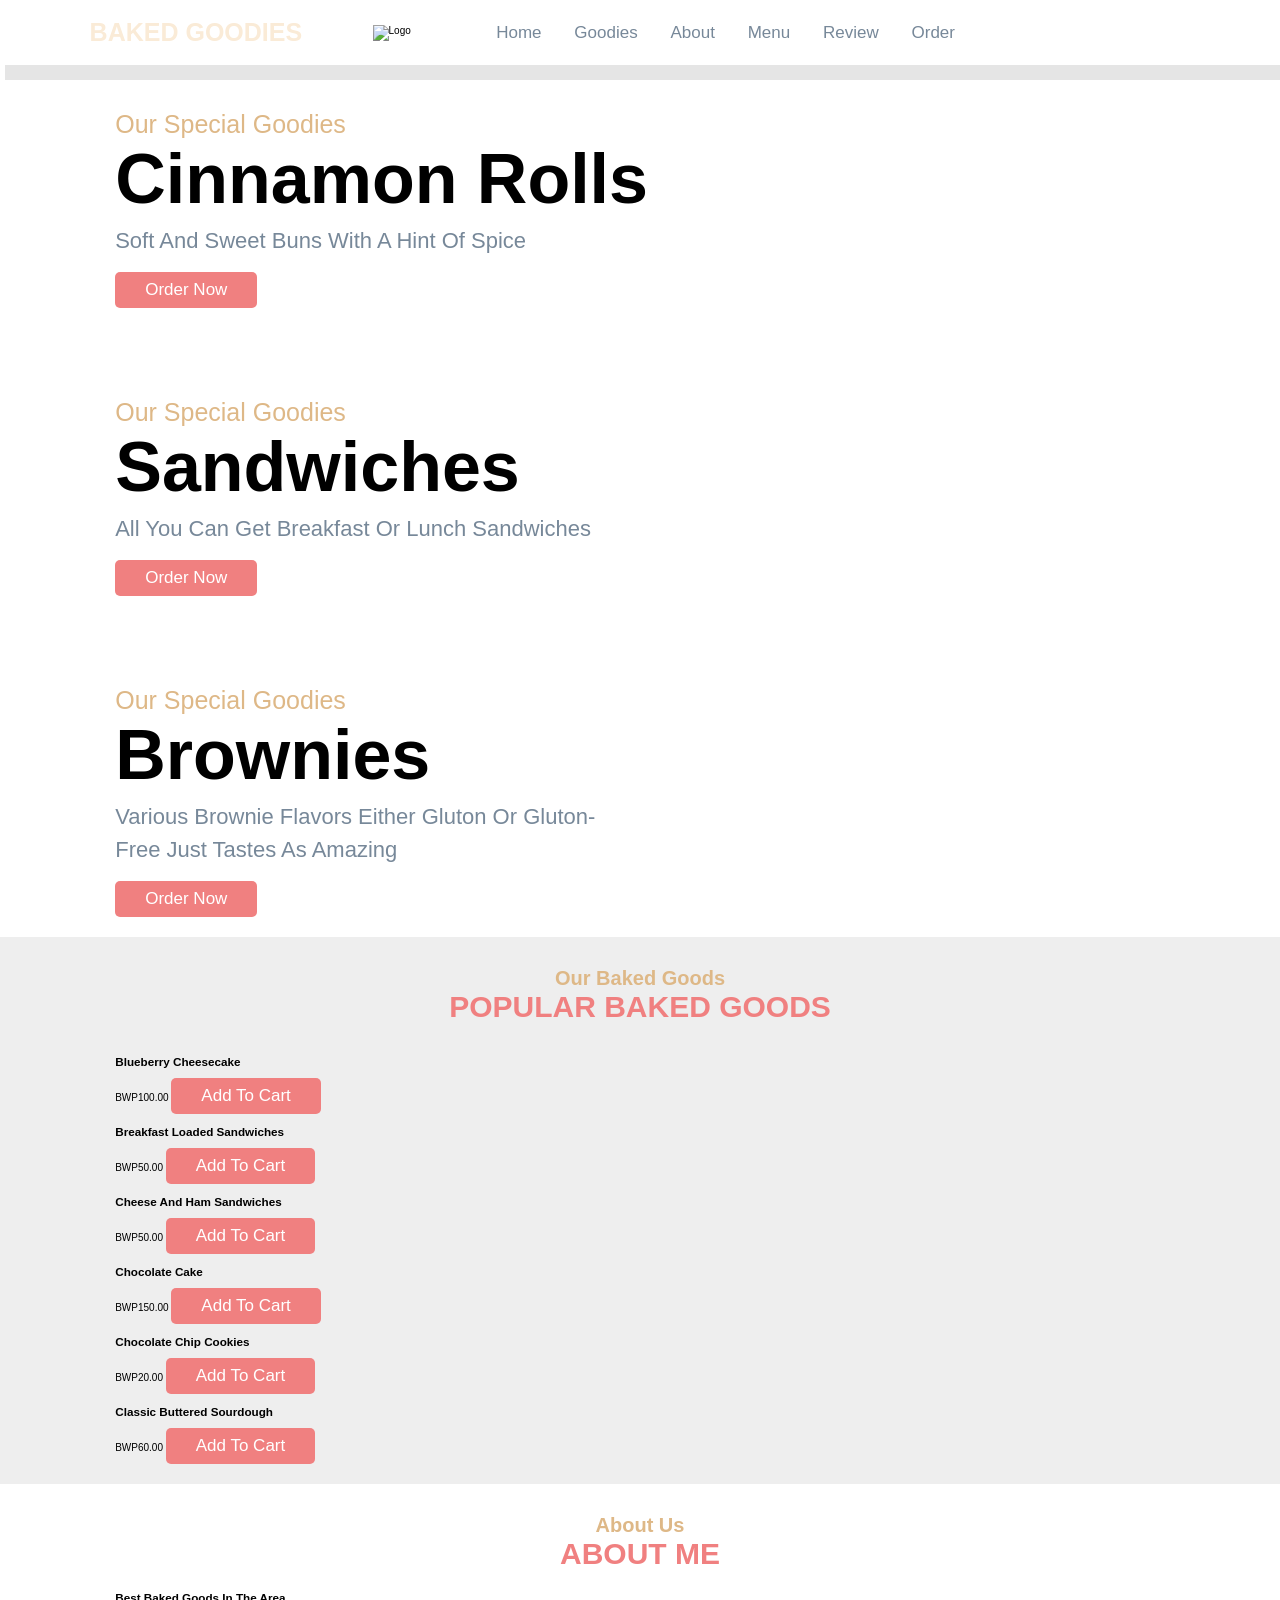
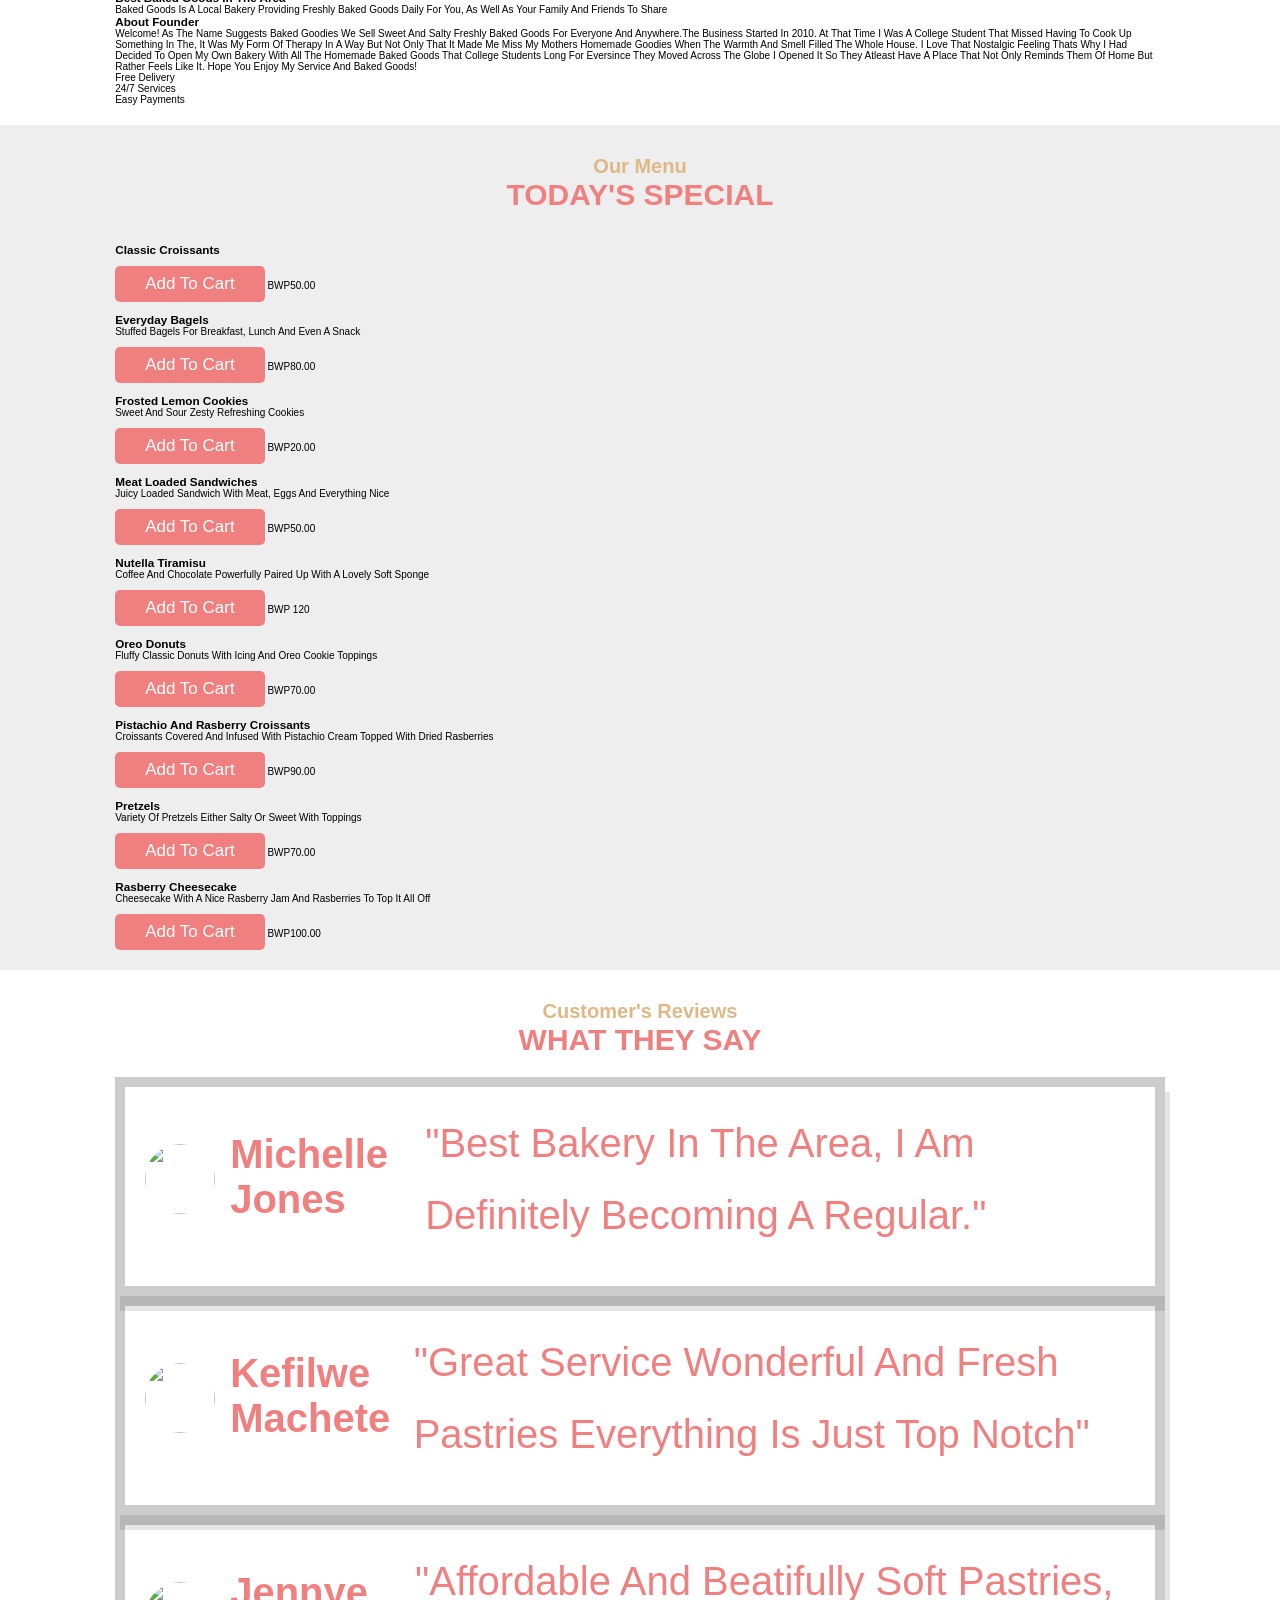
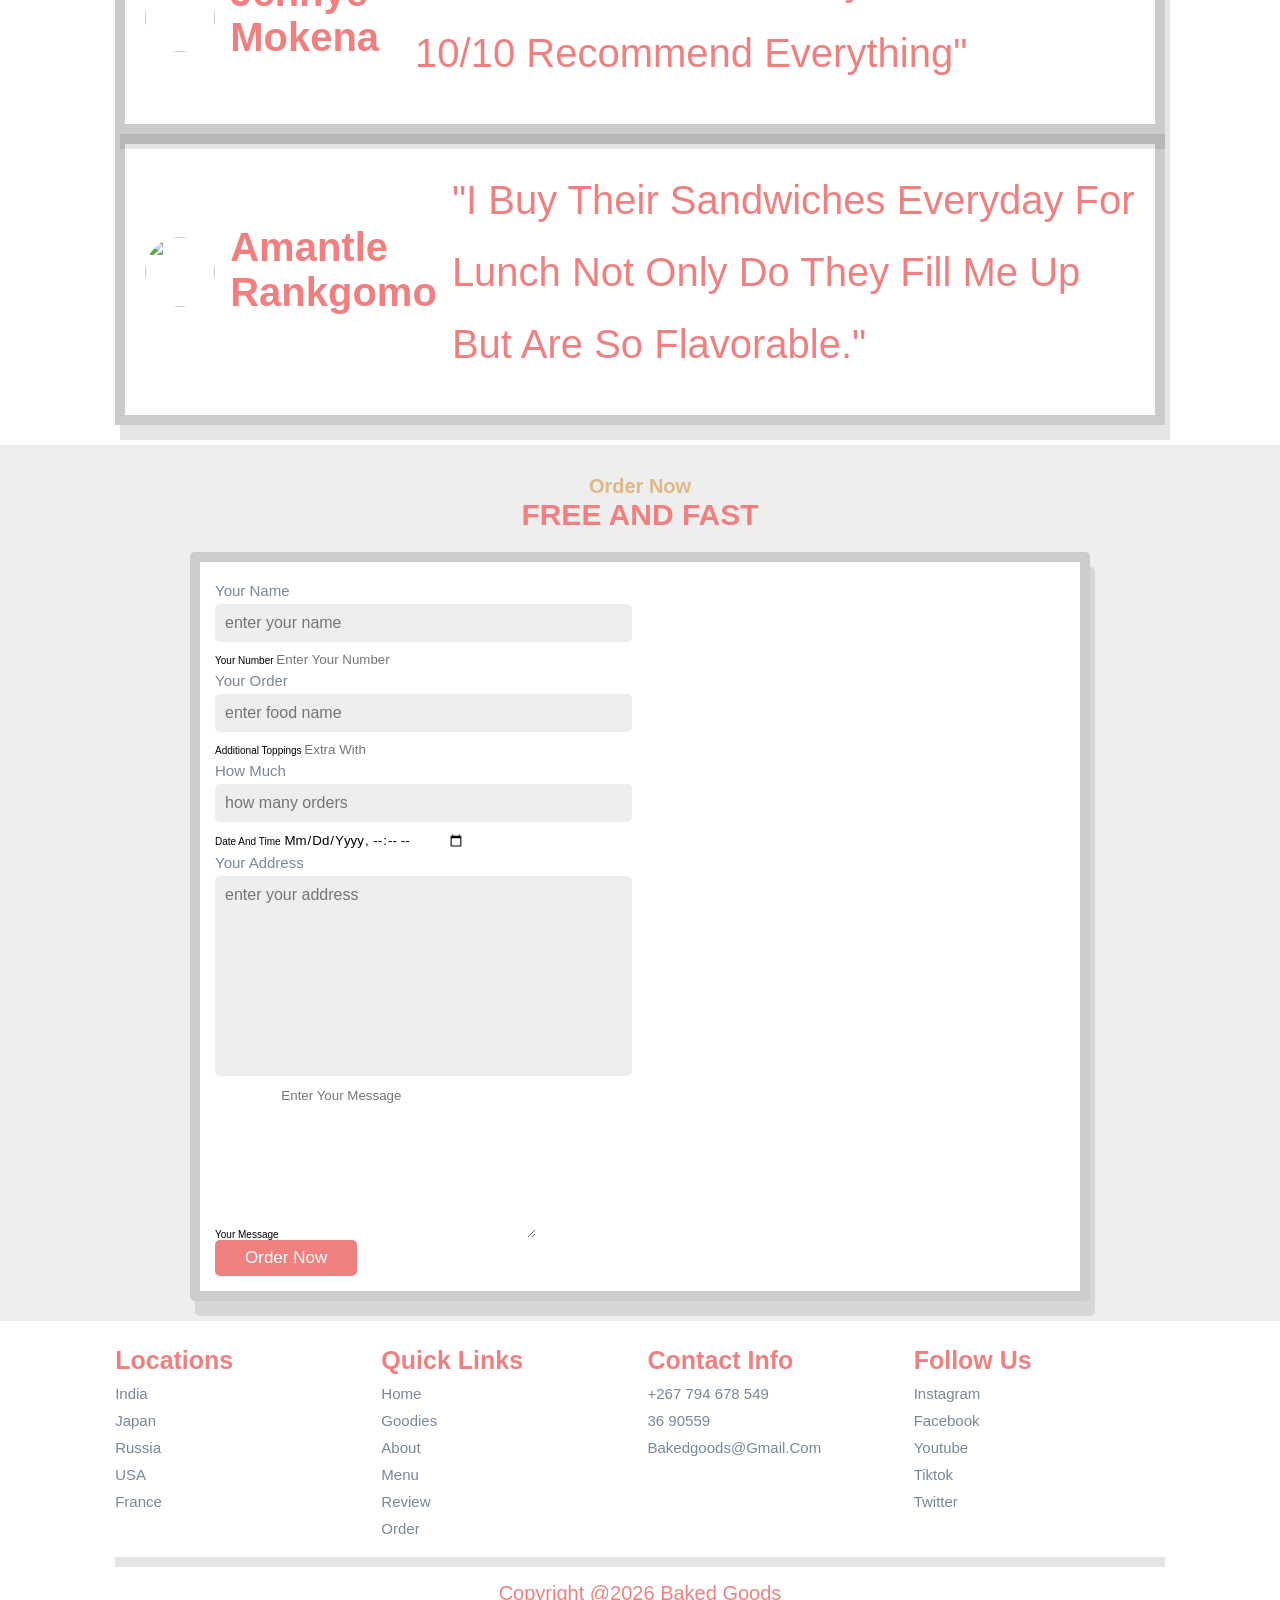
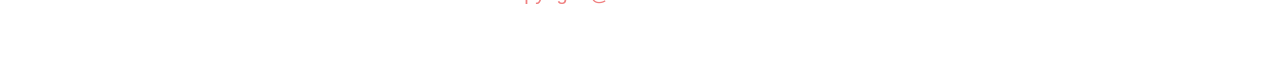
==== commit 0cb3515b: "Add files via upload" ====
--- a/index.html
+++ b/index.html
@@ -11,7 +11,8 @@
     </head>
     <body>
     <header> 
-        <a href="#" class="logo"><i class="fas-fa-untensils"></i>resto.</a>
+        <a href="#" class="logo"><i class="fas-fa-untensils"></i>BAKED GOODIES</a>
+        <img src="images/logo.jpg" alt="logo">
         <nav class="navbar">
             <a href="#home">home</a>
             <a href="#goodies">goodies</a>
@@ -44,8 +45,8 @@
                         <p>soft and sweet buns with a hint of spice</p>
                         <a href="#" class="btn">order now</a>
                     </div>
-                    <div class="image">
-                        <img src="image/download (1).jfif" alt="">
+                    <div class="images">
+                        <img src="image/crossants home page.jpg" alt="">
                     </div>
                 </div>
                 <div class="swiper-slide slide">
@@ -56,7 +57,7 @@
                         <a href="#" class="btn">order now</a>
                     </div>
                     <div class="image">
-                        <img src="image/download (1).jfif" alt="">
+                        <img src="image/sandwiches home page.png" alt="">
                     </div>
                 </div>
                 <div class="swiper-slide slide">
@@ -67,7 +68,7 @@
                         <a href="#" class="btn">order now</a>
                     </div>
                     <div class="image">
-                        <img src="image/download (1).jfif" alt="">
+                        <img src="image/brownies home page.jpg" alt="">
                     </div>
                 </div>
             </div>
@@ -82,8 +83,8 @@
             <div class="box">
                 <a href="#" class="fas fa-heart"></a>
                 <a href="#" class="fas fa-eye"></a>
-                <img src="images/" alt="">
-                <h3>tasty food</h3>
+                <img src="images/blueberry cheesecake.jpg" alt="">
+                <h3>blueberry cheesecake</h3>
                 <div class="stars">
                     <i class="fas fa-star"></i>
                     <i class="fas fa-star"></i>
@@ -91,14 +92,14 @@
                     <i class="fas fa-star"></i>
                     <i class="fas fa-star-half-alt"></i>
                 </div>
-                <span>BWP50.00</span>
+                <span>BWP100.00</span>
                 <a href="#" class="btn">add to cart</a>
             </div>
             <div class="box">
                 <a href="#" class="fas fa-heart"></a>
                 <a href="#" class="fas fa-eye"></a>
-                <img src="images/" alt="">
-                <h3>tasty food</h3>
+                <img src="images/breakfast loaded sandwitch.jpg" alt="">
+                <h3>breakfast loaded sandwiches</h3>
                 <div class="stars">
                     <i class="fas fa-star"></i>
                     <i class="fas fa-star"></i>
@@ -112,8 +113,8 @@
             <div class="box">
                 <a href="#" class="fas fa-heart"></a>
                 <a href="#" class="fas fa-eye"></a>
-                <img src="images/" alt="">
-                <h3>tasty food</h3>
+                <img src="images/cheese and ham sandwitch.jpg" alt="">
+                <h3>cheese and ham sandwiches</h3>
                 <div class="stars">
                     <i class="fas fa-star"></i>
                     <i class="fas fa-star"></i>
@@ -126,8 +127,8 @@
             </div><div class="box">
                 <a href="#" class="fas fa-heart"></a>
                 <a href="#" class="fas fa-eye"></a>
-                <img src="images/" alt="">
-                <h3>tasty food</h3>
+                <img src="images/chocolate cake.jpg" alt="">
+                <h3>chocolate cake</h3>
                 <div class="stars">
                     <i class="fas fa-star"></i>
                     <i class="fas fa-star"></i>
@@ -135,14 +136,14 @@
                     <i class="fas fa-star"></i>
                     <i class="fas fa-star-half-alt"></i>
                 </div>
-                <span>BWP50.00</span>
+                <span>BWP150.00</span>
                 <a href="#" class="btn">add to cart</a>
             </div>
             <div class="box">
                 <a href="#" class="fas fa-heart"></a>
                 <a href="#" class="fas fa-eye"></a>
-                <img src="images/" alt="">
-                <h3>tasty food</h3>
+                <img src="images/chocolate chip cookies.jpg" alt="">
+                <h3>chocolate chip cookies</h3>
                 <div class="stars">
                     <i class="fas fa-star"></i>
                     <i class="fas fa-star"></i>
@@ -150,14 +151,14 @@
                     <i class="fas fa-star"></i>
                     <i class="fas fa-star-half-alt"></i>
                 </div>
-                <span>BWP50.00</span>
+                <span>BWP20.00</span>
                 <a href="#" class="btn">add to cart</a>
             </div>
             <div class="box">
                 <a href="#" class="fas fa-heart"></a>
                 <a href="#" class="fas fa-eye"></a>
-                <img src="images/" alt="">
-                <h3>tasty food</h3>
+                <img src="images/classic buttered sourdough.jpg" alt="">
+                <h3>classic buttered sourdough</h3>
                 <div class="stars">
                     <i class="fas fa-star"></i>
                     <i class="fas fa-star"></i>
@@ -165,7 +166,7 @@
                     <i class="fas fa-star"></i>
                     <i class="fas fa-star-half-alt"></i>
                 </div>
-                <span>BWP50.00</span>
+                <span>BWP60.00</span>
                 <a href="#" class="btn">add to cart</a>
             </div>
         </div>
@@ -210,174 +211,174 @@
             <h1 class="heading">today's special</h1>
             <div class="box-container">
                 <div class="box">
+                    <div class="image">
+                        <img src="images/classic croissants.jpg" alt="">
+                        <a href="#" class="fas fa-heart"></a>
+                    </div>
+                    <div class="content">
+                        <div class="stars">
+                            <i class="fas fa-star"></i>
+                            <i class="fas fa-star"></i>
+                            <i class="fas fa-star"></i>
+                            <i class="fas fa-star"></i>
+                            <i class="fas fa-star-half-alt"></i>
+                        </div>
+                        <h3>classic croissants</h3>
+                        <p></p>
+                        <a href="#" class="btn">add to cart</a>
+                        <span class="price">BWP50.00</span>
+                    </div>
+                </div>
+                <div class="box">
+                    <div class="image">
+                        <img src="images/everyday bagels.jpg" alt="">
+                        <a href="#" class="fas fa-heart"></a>
+                    </div>
+                    <div class="content">
+                        <div class="stars">
+                            <i class="fas fa-star"></i>
+                            <i class="fas fa-star"></i>
+                            <i class="fas fa-star"></i>
+                            <i class="fas fa-star"></i>
+                            <i class="fas fa-star-half-alt"></i>
+                        </div>
+                        <h3>everyday bagels</h3>
+                        <p>stuffed bagels for breakfast, lunch and even a snack</p>
+                        <a href="#" class="btn">add to cart</a>
+                        <span class="price">BWP80.00</span>
+                    </div>
+                </div>
+                <div class="box">
+                    <div class="image">
+                        <img src="images/frosted lemon cookies.jpg" alt="">
+                        <a href="#" class="fas fa-heart"></a>
+                    </div>
+                    <div class="content">
+                        <div class="stars">
+                            <i class="fas fa-star"></i>
+                            <i class="fas fa-star"></i>
+                            <i class="fas fa-star"></i>
+                            <i class="fas fa-star"></i>
+                            <i class="fas fa-star-half-alt"></i>
+                        </div>
+                        <h3>frosted lemon cookies</h3>
+                        <p>sweet and sour zesty refreshing cookies</p>
+                        <a href="#" class="btn">add to cart</a>
+                        <span class="price">BWP20.00</span>
+                    </div>
+                </div>
+                <div class="box">
+                    <div class="image">
+                        <img src="images/meat loaded sandwiches.jpg" alt="">
+                        <a href="#" class="fas fa-heart"></a>
+                    </div>
+                    <div class="content">
+                        <div class="stars">
+                            <i class="fas fa-star"></i>
+                            <i class="fas fa-star"></i>
+                            <i class="fas fa-star"></i>
+                            <i class="fas fa-star"></i>
+                            <i class="fas fa-star-half-alt"></i>
+                        </div>
+                        <h3>meat loaded sandwiches</h3>
+                        <p>juicy loaded sandwich with meat, eggs and everything nice</p>
+                        <a href="#" class="btn">add to cart</a>
+                        <span class="price">BWP50.00</span>
+                    </div>
+                </div>
+                <div class="box">
                     <div class="imag">
-                        <img src="images/" alt="">
-                        <a href="#" class="fas fa-heart"></a>
-                    </div>
-                    <div class="content">
-                        <div class="stars">
-                            <i class="fas fa-star"></i>
-                            <i class="fas fa-star"></i>
-                            <i class="fas fa-star"></i>
-                            <i class="fas fa-star"></i>
-                            <i class="fas fa-star-half-alt"></i>
-                        </div>
-                        <h3>cakes</h3>
-                        <p>moist and spongy cakes of various flavours</p>
-                        <a href="#" class="btn">add to cart</a>
-                        <span class="price">BWP 100</span>
-                    </div>
-                </div>
-                <div class="box">
-                    <div class="imag">
-                        <img src="images/" alt="">
-                        <a href="#" class="fas fa-heart"></a>
-                    </div>
-                    <div class="content">
-                        <div class="stars">
-                            <i class="fas fa-star"></i>
-                            <i class="fas fa-star"></i>
-                            <i class="fas fa-star"></i>
-                            <i class="fas fa-star"></i>
-                            <i class="fas fa-star-half-alt"></i>
-                        </div>
-                        <h3>cakes</h3>
-                        <p>moist and spongy cakes of various flavours</p>
-                        <a href="#" class="btn">add to cart</a>
-                        <span class="price">BWP 100</span>
-                    </div>
-                </div>
-                <div class="box">
-                    <div class="imag">
-                        <img src="images/" alt="">
-                        <a href="#" class="fas fa-heart"></a>
-                    </div>
-                    <div class="content">
-                        <div class="stars">
-                            <i class="fas fa-star"></i>
-                            <i class="fas fa-star"></i>
-                            <i class="fas fa-star"></i>
-                            <i class="fas fa-star"></i>
-                            <i class="fas fa-star-half-alt"></i>
-                        </div>
-                        <h3>cakes</h3>
-                        <p>moist and spongy cakes of various flavours</p>
-                        <a href="#" class="btn">add to cart</a>
-                        <span class="price">BWP 100</span>
-                    </div>
-                </div>
-                <div class="box">
-                    <div class="imag">
-                        <img src="images/" alt="">
-                        <a href="#" class="fas fa-heart"></a>
-                    </div>
-                    <div class="content">
-                        <div class="stars">
-                            <i class="fas fa-star"></i>
-                            <i class="fas fa-star"></i>
-                            <i class="fas fa-star"></i>
-                            <i class="fas fa-star"></i>
-                            <i class="fas fa-star-half-alt"></i>
-                        </div>
-                        <h3>cakes</h3>
-                        <p>moist and spongy cakes of various flavours</p>
-                        <a href="#" class="btn">add to cart</a>
-                        <span class="price">BWP 100</span>
-                    </div>
-                </div>
-                <div class="box">
-                    <div class="imag">
-                        <img src="images/" alt="">
-                        <a href="#" class="fas fa-heart"></a>
-                    </div>
-                    <div class="content">
-                        <div class="stars">
-                            <i class="fas fa-star"></i>
-                            <i class="fas fa-star"></i>
-                            <i class="fas fa-star"></i>
-                            <i class="fas fa-star"></i>
-                            <i class="fas fa-star-half-alt"></i>
-                        </div>
-                        <h3>cakes</h3>
-                        <p>moist and spongy cakes of various flavours</p>
-                        <a href="#" class="btn">add to cart</a>
-                        <span class="price">BWP 100</span>
-                    </div>
-                </div>
-                <div class="box">
-                    <div class="imag">
-                        <img src="images/" alt="">
-                        <a href="#" class="fas fa-heart"></a>
-                    </div>
-                    <div class="content">
-                        <div class="stars">
-                            <i class="fas fa-star"></i>
-                            <i class="fas fa-star"></i>
-                            <i class="fas fa-star"></i>
-                            <i class="fas fa-star"></i>
-                            <i class="fas fa-star-half-alt"></i>
-                        </div>
-                        <h3>cakes</h3>
-                        <p>moist and spongy cakes of various flavours</p>
-                        <a href="#" class="btn">add to cart</a>
-                        <span class="price">BWP 100</span>
-                    </div>
-                </div>
-                <div class="box">
-                    <div class="imag">
-                        <img src="images/" alt="">
-                        <a href="#" class="fas fa-heart"></a>
-                    </div>
-                    <div class="content">
-                        <div class="stars">
-                            <i class="fas fa-star"></i>
-                            <i class="fas fa-star"></i>
-                            <i class="fas fa-star"></i>
-                            <i class="fas fa-star"></i>
-                            <i class="fas fa-star-half-alt"></i>
-                        </div>
-                        <h3>cakes</h3>
-                        <p>moist and spongy cakes of various flavours</p>
-                        <a href="#" class="btn">add to cart</a>
-                        <span class="price">BWP 100</span>
-                    </div>
-                </div>
-                <div class="box">
-                    <div class="imag">
-                        <img src="images/" alt="">
-                        <a href="#" class="fas fa-heart"></a>
-                    </div>
-                    <div class="content">
-                        <div class="stars">
-                            <i class="fas fa-star"></i>
-                            <i class="fas fa-star"></i>
-                            <i class="fas fa-star"></i>
-                            <i class="fas fa-star"></i>
-                            <i class="fas fa-star-half-alt"></i>
-                        </div>
-                        <h3>cakes</h3>
-                        <p>moist and spongy cakes of various flavours</p>
-                        <a href="#" class="btn">add to cart</a>
-                        <span class="price">BWP 100</span>
-                    </div>
-                </div>
-                <div class="box">
-                    <div class="imag">
-                        <img src="images/" alt="">
-                        <a href="#" class="fas fa-heart"></a>
-                    </div>
-                    <div class="content">
-                        <div class="stars">
-                            <i class="fas fa-star"></i>
-                            <i class="fas fa-star"></i>
-                            <i class="fas fa-star"></i>
-                            <i class="fas fa-star"></i>
-                            <i class="fas fa-star-half-alt"></i>
-                        </div>
-                        <h3>cakes</h3>
-                        <p>moist and spongy cakes of various flavours</p>
-                        <a href="#" class="btn">add to cart</a>
-                        <span class="price">BWP 100</span>
+                        <img src="images/nutella tiramisu.jpg" alt="">
+                        <a href="#" class="fas fa-heart"></a>
+                    </div>
+                    <div class="content">
+                        <div class="stars">
+                            <i class="fas fa-star"></i>
+                            <i class="fas fa-star"></i>
+                            <i class="fas fa-star"></i>
+                            <i class="fas fa-star"></i>
+                            <i class="fas fa-star-half-alt"></i>
+                        </div>
+                        <h3>nutella tiramisu</h3>
+                        <p>coffee and chocolate powerfully paired up with a lovely soft sponge</p>
+                        <a href="#" class="btn">add to cart</a>
+                        <span class="price">BWP 120</span>
+                    </div>
+                </div>
+                <div class="box">
+                    <div class="image">
+                        <img src="images/oreo donuts.jpg" alt="">
+                        <a href="#" class="fas fa-heart"></a>
+                    </div>
+                    <div class="content">
+                        <div class="stars">
+                            <i class="fas fa-star"></i>
+                            <i class="fas fa-star"></i>
+                            <i class="fas fa-star"></i>
+                            <i class="fas fa-star"></i>
+                            <i class="fas fa-star-half-alt"></i>
+                        </div>
+                        <h3>oreo donuts</h3>
+                        <p>fluffy classic donuts with icing and oreo cookie toppings</p>
+                        <a href="#" class="btn">add to cart</a>
+                        <span class="price">BWP70.00</span>
+                    </div>
+                </div>
+                <div class="box">
+                    <div class="image">
+                        <img src="images/pisstacchio and rasberry croissants.jpg" alt="">
+                        <a href="#" class="fas fa-heart"></a>
+                    </div>
+                    <div class="content">
+                        <div class="stars">
+                            <i class="fas fa-star"></i>
+                            <i class="fas fa-star"></i>
+                            <i class="fas fa-star"></i>
+                            <i class="fas fa-star"></i>
+                            <i class="fas fa-star-half-alt"></i>
+                        </div>
+                        <h3>pistachio and rasberry croissants</h3>
+                        <p>croissants covered and infused with pistachio cream topped with dried rasberries</p>
+                        <a href="#" class="btn">add to cart</a>
+                        <span class="price">BWP90.00</span>
+                    </div>
+                </div>
+                <div class="box">
+                    <div class="image">
+                        <img src="images/pretzels.jpg" alt="">
+                        <a href="#" class="fas fa-heart"></a>
+                    </div>
+                    <div class="content">
+                        <div class="stars">
+                            <i class="fas fa-star"></i>
+                            <i class="fas fa-star"></i>
+                            <i class="fas fa-star"></i>
+                            <i class="fas fa-star"></i>
+                            <i class="fas fa-star-half-alt"></i>
+                        </div>
+                        <h3>pretzels</h3>
+                        <p>variety of pretzels either salty or sweet with toppings</p>
+                        <a href="#" class="btn">add to cart</a>
+                        <span class="price">BWP70.00</span>
+                    </div>
+                </div>
+                <div class="box">
+                    <div class="image">
+                        <img src="images/rasberry cheesecake.jpg" alt="">
+                        <a href="#" class="fas fa-heart"></a>
+                    </div>
+                    <div class="content">
+                        <div class="stars">
+                            <i class="fas fa-star"></i>
+                            <i class="fas fa-star"></i>
+                            <i class="fas fa-star"></i>
+                            <i class="fas fa-star"></i>
+                            <i class="fas fa-star-half-alt"></i>
+                        </div>
+                        <h3>rasberry cheesecake</h3>
+                        <p>cheesecake with a nice rasberry jam and rasberries to top it all off</p>
+                        <a href="#" class="btn">add to cart</a>
+                        <span class="price">BWP100.00</span>
                     </div>
                 </div>
             </div>
@@ -391,9 +392,9 @@
                     <div class="swiper-slide slide">
                         <i class="fas fa-quote-right"></i>
                         <div class="user">
-                            <img src="images/" alt="">
+                            <img src="images/user1.jpg" alt="">
                             <div class="user-info">
-                            <h3></h3>-Michelle jones</h3>
+                            <h3>Michelle Jones</h3>
                         <div class="stars">
                             <i class="fas fa-star"></i>
                             <i class="fas fa-star"></i>
@@ -412,9 +413,9 @@
                     <div class="swiper-slide slide">
                         <i class="fas fa-quote-right"></i>
                         <div class="user">
-                            <img src="images/" alt="">
+                            <img src="images/user2.jpg" alt="">
                             <div class="user-info">
-                            <h3></h3>-Michelle jones</h3>
+                            <h3>Kefilwe Machete</h3>
                         <div class="stars">
                             <i class="fas fa-star"></i>
                             <i class="fas fa-star"></i>
@@ -423,7 +424,7 @@
                             <i class="far fa-star"></i>
                         </div>
                             </div>
-                        <p>"Best bakery in the area, I am definitely becoming a regular."</p>
+                        <p>"great service wonderful and fresh pastries everything is just top notch"</p>
                         </div>
                     </div>
                 </div>
@@ -432,9 +433,9 @@
                     <div class="swiper-slide slide">
                         <i class="fas fa-quote-right"></i>
                         <div class="user">
-                            <img src="images/" alt="">
+                            <img src="images/user3.jpg" alt="">
                             <div class="user-info">
-                            <h3></h3>-Michelle jones</h3>
+                            <h3>Jennye Mokena</h3>
                         <div class="stars">
                             <i class="fas fa-star"></i>
                             <i class="fas fa-star"></i>
@@ -443,7 +444,7 @@
                             <i class="far fa-star"></i>
                         </div>
                             </div>
-                        <p>"Best bakery in the area, I am definitely becoming a regular."</p>
+                        <p>"affordable and beatifully soft pastries, 10/10 recommend everything"</p>
                         </div>
                     </div>
                 </div>
@@ -453,9 +454,9 @@
                     <div class="swiper-slide slide">
                         <i class="fas fa-quote-right"></i>
                         <div class="user">
-                            <img src="images/" alt="">
+                            <img src="images/user4.jpg" alt="">
                             <div class="user-info">
-                            <h3></h3>-Michelle jones</h3>
+                            <h3>Amantle Rankgomo</h3>
                         <div class="stars">
                             <i class="fas fa-star"></i>
                             <i class="fas fa-star"></i>
@@ -464,7 +465,7 @@
                             <i class="far fa-star"></i>
                         </div>
                             </div>
-                        <p>"Best bakery in the area, I am definitely becoming a regular."</p>
+                        <p>"I buy their sandwiches everyday for lunch not only do they fill me up but are so flavorable."</p>
                         </div>
                     </div>
                 </div>
--- a/style.css
+++ b/style.css
@@ -304,13 +304,13 @@
 
 .about .row .content h3{
     color: lightcoral;
-    font-size: 4rem;
+    font-size: 5rem;
     padding: .5rem 0;
 }
 
 .about .row .content p{
     color: lightslategrey;
-    font-size: 1.5rem;
+    font-size: 5rem;
     padding: .5rem 0;
     line-height: 2;
 }
@@ -453,7 +453,7 @@
 
 .review .slide .user h3{
     color: lightcoral;
-    font-size: 2rem;
+    font-size: 4rem;
     padding-bottom: .5rem;
 }
 
@@ -463,7 +463,7 @@
 }
 
 .review .slide p{
-    font-size: 1.5rem;
+    font-size: 4rem;
     line-height: 1.8;
     color: lightcoral;
 }
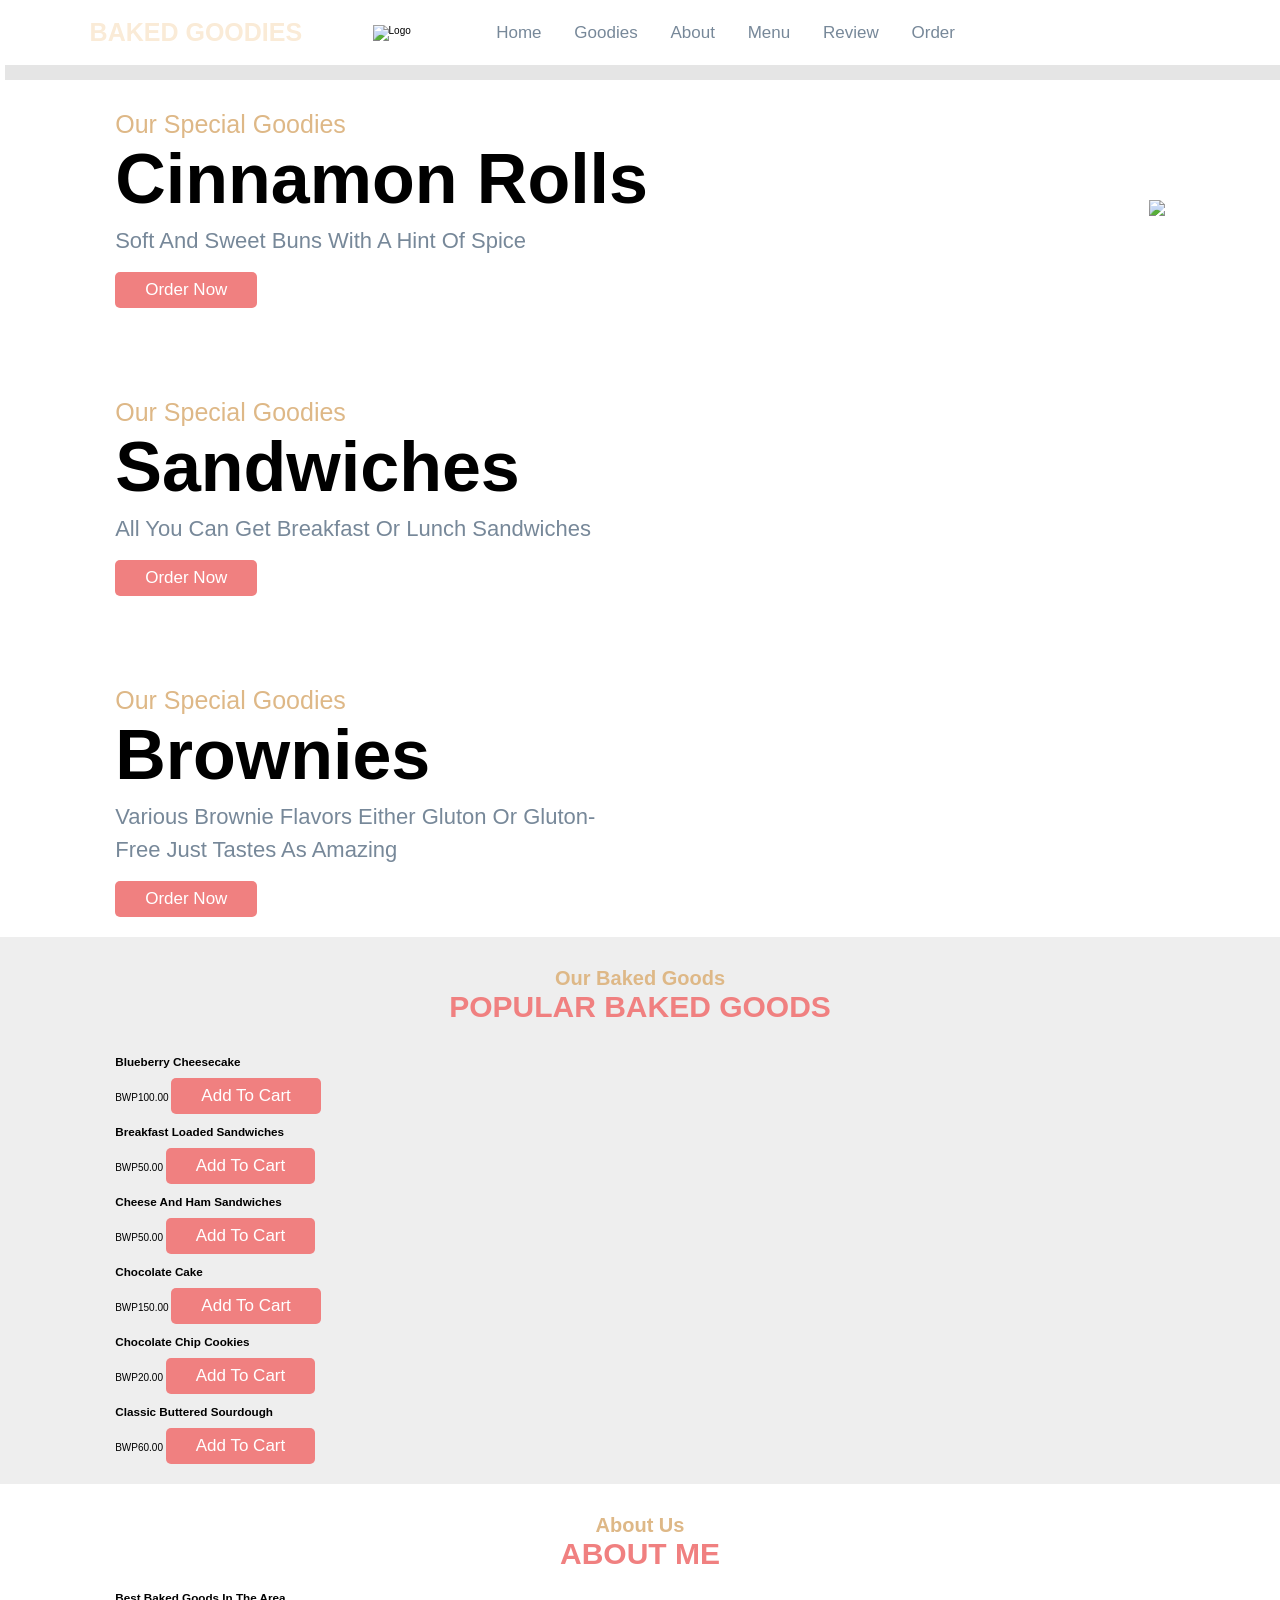
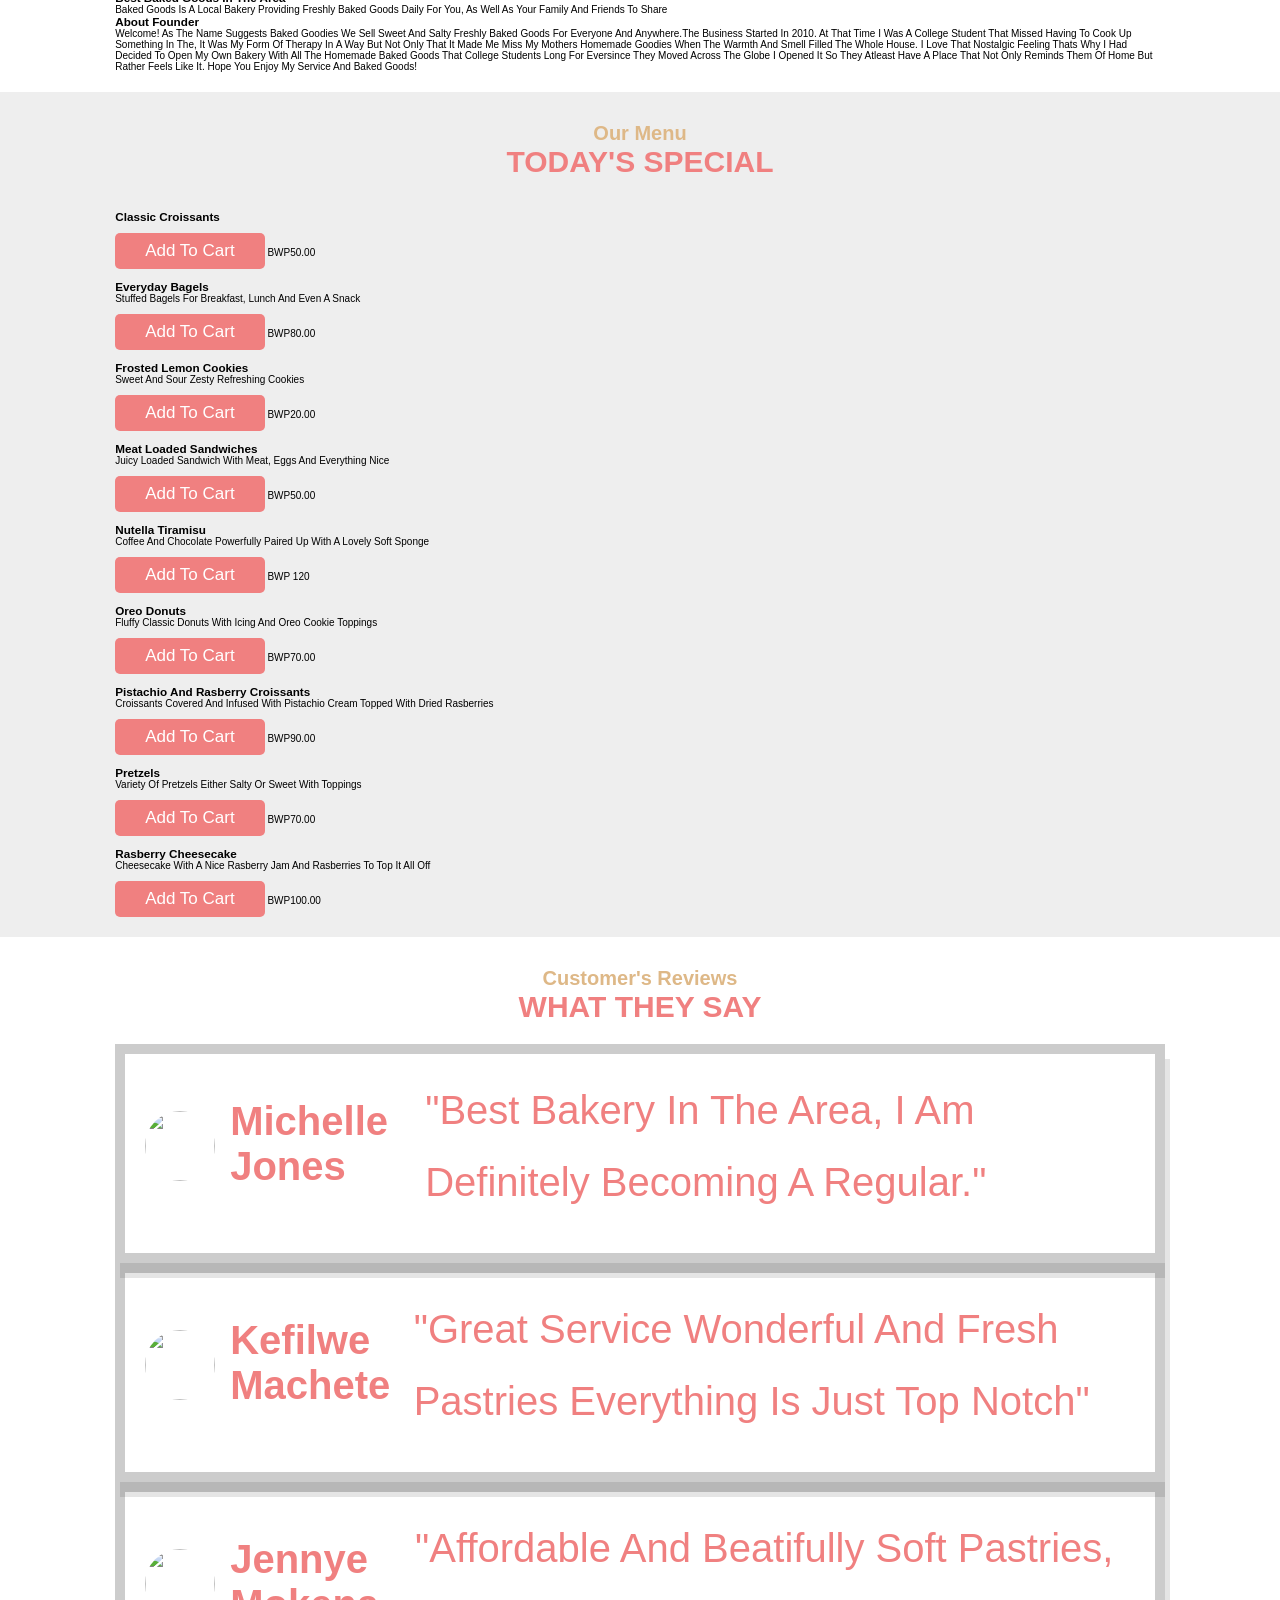
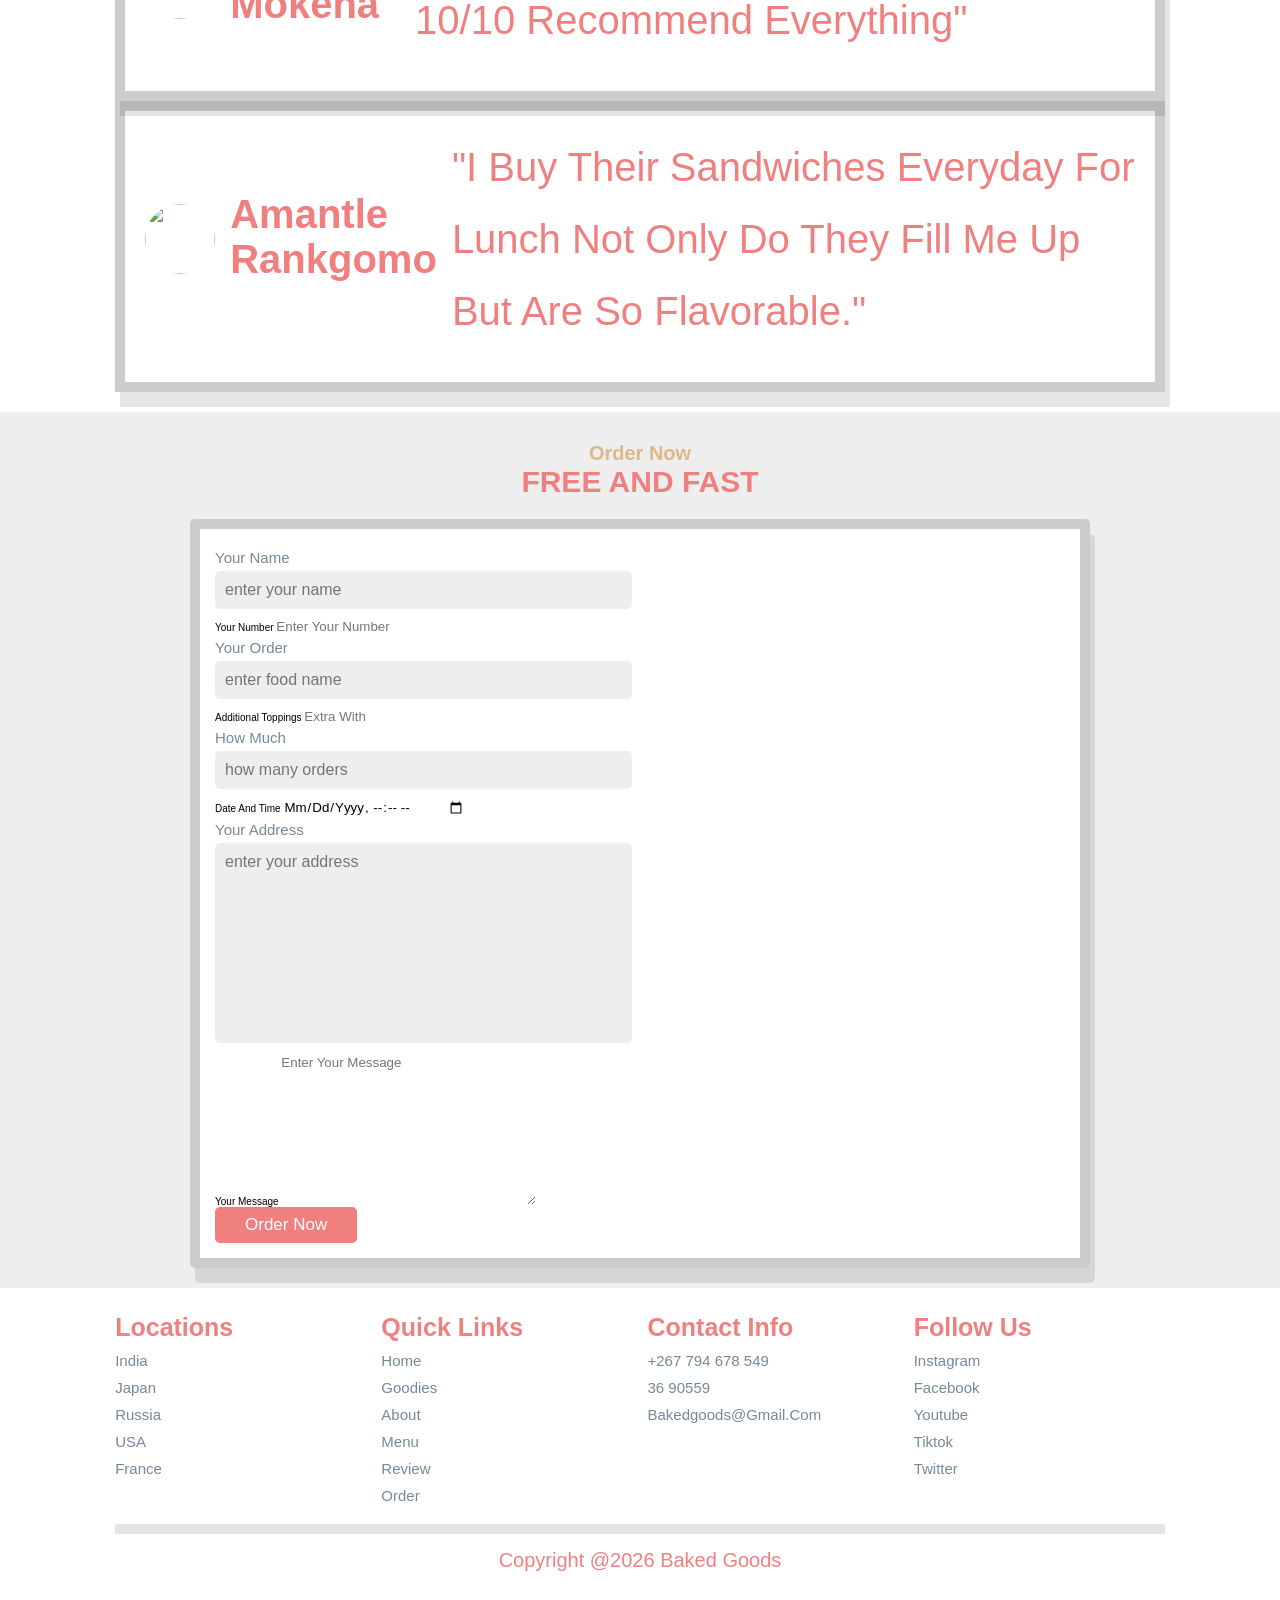
==== commit 9d4d58bd: "Add files via upload" ====
--- a/index.html
+++ b/index.html
@@ -5,8 +5,8 @@
         <meta http-equv="X-UA-compatible" content="IE=edge">
         <meta name="viewpoint" content="width=device-width, initial-scale=1.0">
         <title>Baked goods website</title>
+        <link rel="stylesheet"href="https://cdn.jsdelivr.net/npm/swiper@12/swiper-bundle.min.css"/>
         <link rel="stylesheet" href="style.css">
-        <link rel="stylesheet" href="https://unpkg.com/swiper/swiper-bundle.mon.css">
         <link href="https://fonts.googleapis.com/css2?family=Cookie&family=Montserrat+Alternates:ital,wght@0,100;0,200;0,300;0,400;0,500;0,600;0,700;0,800;0,900;1,100;1,200;1,300;1,400;1,500;1,600;1,700;1,800;1,900&display=swap" rel="stylesheet">
     </head>
     <body>
@@ -36,9 +36,9 @@
     </form>
     <!--home section-->
     <section class="home" id="home">
-        <div class="swipper-container home-slider">
-            <div class="swiper-wraper wrapper">
-                <div class="swiper-slide slide">
+        <div class="home-slider ">
+            <div class="swiper ">
+                <div class="swipper-slide slide">
                     <div class="content">
                         <span>our special goodies</span>
                         <h3>cinnamon rolls</h3>
@@ -46,7 +46,7 @@
                         <a href="#" class="btn">order now</a>
                     </div>
                     <div class="images">
-                        <img src="image/crossants home page.jpg" alt="">
+                        <img src="images/magnific_temp-identifier-7cz8onh6.jpeg">
                     </div>
                 </div>
                 <div class="swiper-slide slide">
@@ -72,7 +72,7 @@
                     </div>
                 </div>
             </div>
-            <div class="swiper-pagniation"></div>
+            <div class="swiper-pagination"></div>
         </div>
     </section>
     <!--goodies section-->
@@ -191,18 +191,6 @@
                     thats why i had decided to open my own bakery with all the homemade baked goods that college students long
                     for eversince they moved across the globe I opened it so they atleast have a place that not only reminds them
                     of home but rather feels like it. Hope you enjoy my service and baked goods! </p>    
-                    <div class="icons">
-                        <i class="fas fa-shipping-fast"></i>
-                        <span>free delivery</span>
-                    </div>
-                    <div class="icons">
-                        <i class="fas fa-headset"></i>
-                        <span>24/7 services</span>
-                    </div>
-                    <div class="icons">
-                        <i class="fas fa-dollar-sign"></i>
-                        <span>easy payments</span>
-                    </div>
             </div>
         </section>
         <!--menu section-->
@@ -563,6 +551,6 @@
         
         
         <script src="js/script.js"></script>
-        <scrpt src="https://unpkg.com/swiper/swiper-bundle.min.js"></scrpt>
-    </body>
+        <script src="https://cdn.jsdelivr.net/npm/swiper@12/swiper-bundle.min.js"></script>
+    </body>    
 </html>   
